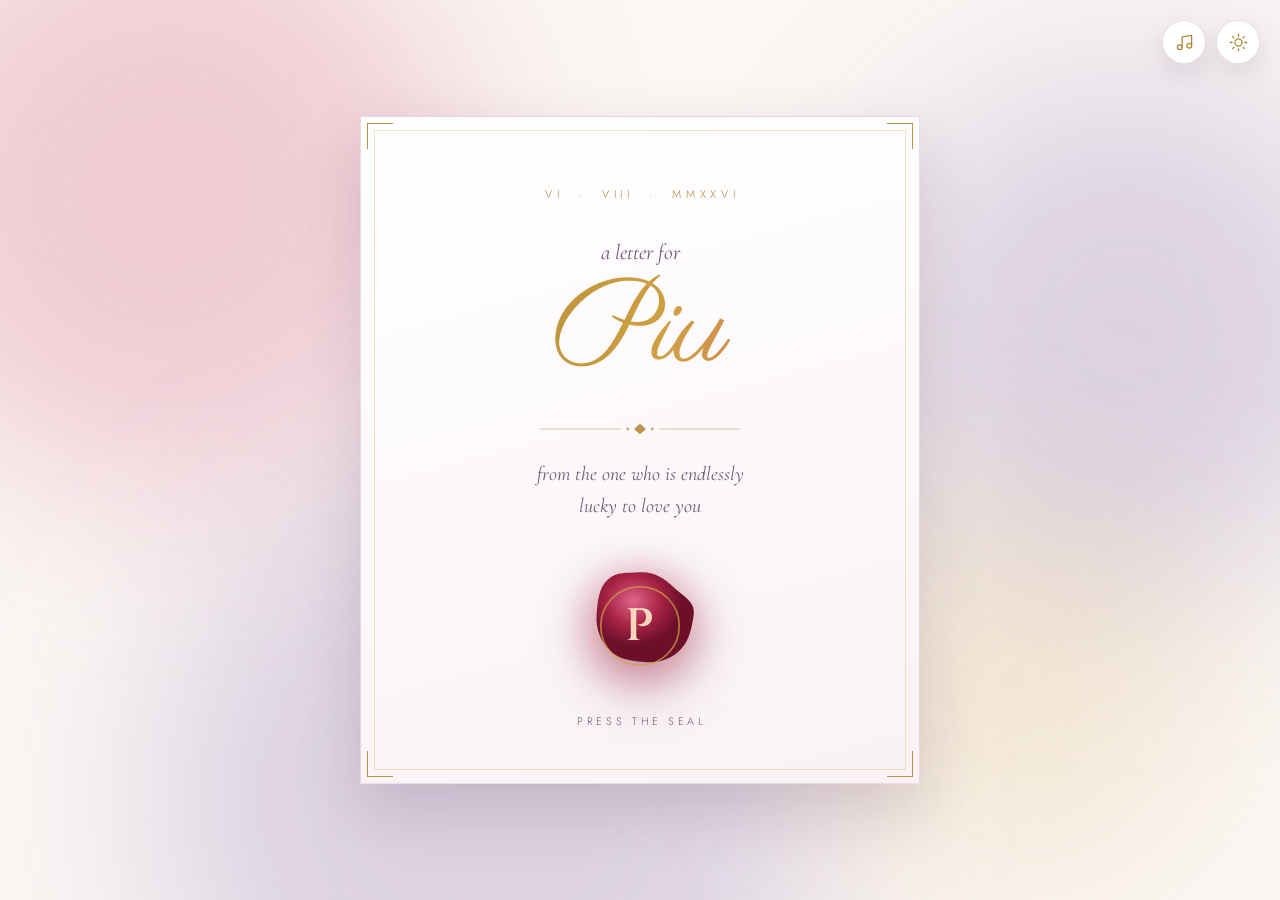
==== index.html @ 88ee5342 "Adding" ====
<!DOCTYPE html>
<html lang="en" data-theme="dark">
<head>
<meta charset="UTF-8">
<meta name="viewport" content="width=device-width, initial-scale=1.0">
<title>Happy Birthday, Piu 🎂</title>
<link rel="icon" href="data:image/svg+xml,<svg xmlns=%22http://www.w3.org/2000/svg%22 viewBox=%220 0 100 100%22><text y=%22.9em%22 font-size=%2290%22>🎂</text></svg>">
<link rel="preconnect" href="https://fonts.googleapis.com">
<link rel="preconnect" href="https://fonts.gstatic.com" crossorigin>
<link href="https://fonts.googleapis.com/css2?family=Cinzel:wght@400;500;600&family=Cormorant+Garamond:ital,wght@0,300;0,400;0,500;0,600;1,300;1,400;1,500&family=Jost:wght@200;300;400;500&family=Parisienne&display=swap" rel="stylesheet">
<link rel="stylesheet" href="css/style.css">
</head>
<body>

<!-- Living background layers -->
<div class="aurora" aria-hidden="true">
  <span class="blob b1"></span><span class="blob b2"></span>
  <span class="blob b3"></span><span class="blob b4"></span>
</div>
<div class="grain" aria-hidden="true"></div>
<div class="cursor-glow" id="cursorGlow" aria-hidden="true"></div>
<div class="balloons" id="balloons" aria-hidden="true"></div>
<div class="floaters" id="floaters" aria-hidden="true"></div>

<div class="controls">
  <button id="musicToggle" class="ctrl-btn" aria-label="Toggle music" title="Toggle music">
    <svg class="icon icon-music-on" viewBox="0 0 24 24"><path d="M9 18V5l12-2v13" stroke="currentColor" stroke-width="1.6" fill="none" stroke-linecap="round" stroke-linejoin="round"/><circle cx="6" cy="18" r="3" stroke="currentColor" stroke-width="1.6" fill="none"/><circle cx="18" cy="16" r="3" stroke="currentColor" stroke-width="1.6" fill="none"/></svg>
    <svg class="icon icon-music-off" viewBox="0 0 24 24" hidden><path d="M9 18V5l12-2v13" stroke="currentColor" stroke-width="1.6" fill="none" stroke-linecap="round" stroke-linejoin="round"/><circle cx="6" cy="18" r="3" stroke="currentColor" stroke-width="1.6" fill="none"/><circle cx="18" cy="16" r="3" stroke="currentColor" stroke-width="1.6" fill="none"/><line x1="2" y1="2" x2="22" y2="22" stroke="currentColor" stroke-width="1.6" stroke-linecap="round"/></svg>
  </button>
  <button id="themeToggle" class="ctrl-btn" aria-label="Toggle theme" title="Toggle theme">
    <svg class="icon icon-sun" viewBox="0 0 24 24"><circle cx="12" cy="12" r="4.5" stroke="currentColor" stroke-width="1.6" fill="none"/><g stroke="currentColor" stroke-width="1.6" stroke-linecap="round"><line x1="12" y1="1.5" x2="12" y2="4"/><line x1="12" y1="20" x2="12" y2="22.5"/><line x1="1.5" y1="12" x2="4" y2="12"/><line x1="20" y1="12" x2="22.5" y2="12"/><line x1="4.5" y1="4.5" x2="6.2" y2="6.2"/><line x1="17.8" y1="17.8" x2="19.5" y2="19.5"/><line x1="4.5" y1="19.5" x2="6.2" y2="17.8"/><line x1="17.8" y1="6.2" x2="19.5" y2="4.5"/></g></svg>
    <svg class="icon icon-moon" viewBox="0 0 24 24" hidden><path d="M20 14.5A8.5 8.5 0 0 1 9.5 4 8.5 8.5 0 1 0 20 14.5Z" stroke="currentColor" stroke-width="1.6" fill="none" stroke-linejoin="round"/></svg>
  </button>
</div>

<audio id="bgm" loop preload="none">
  <source src="assets/audio/song.mp3" type="audio/mpeg">
  <source src="assets/audio/songs.mp3" type="audio/mpeg">
</audio>
<audio id="bdaySong" preload="none">
  <source src="assets/audio/birthday-song.mp3" type="audio/mpeg">
  <source src="assets/audio/happy-birthday.mp3" type="audio/mpeg">
</audio>

<!-- ============ 1 · GATE (the one manual start) ============ -->
<section id="gate" class="gate">
  <div class="gate-card">
    <span class="gf gf-tl" aria-hidden="true"></span><span class="gf gf-tr" aria-hidden="true"></span>
    <span class="gf gf-bl" aria-hidden="true"></span><span class="gf gf-br" aria-hidden="true"></span>

    <p class="gate-date">VI &nbsp;·&nbsp; VIII &nbsp;·&nbsp; MMXXVI</p>
    <p class="gate-for">a letter for</p>
    <h1 class="gate-name">Piu</h1>

    <svg class="gate-rule" viewBox="0 0 240 16" aria-hidden="true">
      <line x1="6" y1="8" x2="98" y2="8"/>
      <path d="M120 2 L127 8 L120 14 L113 8 Z"/>
      <circle cx="106" cy="8" r="1.7"/><circle cx="134" cy="8" r="1.7"/>
      <line x1="142" y1="8" x2="234" y2="8"/>
    </svg>

    <p class="gate-sub">from the one who is endlessly<br>lucky to love you</p>

    <button id="openGate" class="wax-seal" aria-label="Break the seal and open your letter">
      <svg viewBox="0 0 120 120" aria-hidden="true">
        <defs>
          <radialGradient id="waxG" cx="38%" cy="32%">
            <stop offset="0%" stop-color="#E0658A"/>
            <stop offset="55%" stop-color="#A82346"/>
            <stop offset="100%" stop-color="#6B0F2B"/>
          </radialGradient>
        </defs>
        <path class="wax-blob" d="M60 8c13-1 24 6 32 14s22 14 20 27c-2 13-4 24-12 33s-21 14-34 13-26-2-35-11-14-22-13-35 2-26 11-34S47 9 60 8z" fill="url(#waxG)"/>
        <circle class="wax-rim" cx="60" cy="60" r="38"/>
        <text class="wax-mono" x="60" y="60" text-anchor="middle" dominant-baseline="central">P</text>
      </svg>
      <span class="wax-glow" aria-hidden="true"></span>
    </button>

    <p class="gate-hint">press the seal</p>
  </div>
</section>

<!-- ============ 2 · CELEBRATION ============ -->
<section id="celebrate" class="celebrate slide" hidden>
  <div class="cel-rays" aria-hidden="true"></div>
  <div class="cel-halo" aria-hidden="true"></div>
  <div class="cel-inner" id="celInner">
    <p class="cel-eyebrow">✦ &nbsp;it's your day&nbsp; ✦</p>
    <h1 class="cel-title" id="celTitle" data-text="HAPPY BIRTHDAY" aria-label="Happy Birthday"></h1>
    <div class="cel-name">Piu</div>

    <div class="age-badge" id="ageBadge">
      <span class="age-ring"></span>
      <span class="age-ring age-ring-2"></span>
      <span class="age-shock" aria-hidden="true"></span>

      <span class="age-odo" aria-label="23">
        <span class="odo-fixed">2</span>
        <span class="odo-reel">
          <span class="odo-strip" id="odoStrip">
            <span>2</span><span>3</span><span>4</span><span>5</span>
            <span>6</span><span>7</span><span>8</span><span>9</span>
            <span>0</span><span>1</span><span>2</span><span>3</span>
          </span>
        </span>
      </span>

      <span class="age-sparkle s1">✦</span>
      <span class="age-sparkle s2">✦</span>
      <span class="age-sparkle s3">✦</span>
      <span class="age-sparkle s4">✧</span>
    </div>

    <p class="age-caption" id="ageCaption">twenty&#8209;two, retired. twenty&#8209;three looks unfairly good on you.</p>

    <button class="cel-btn" id="celContinue">
      <span>Come see what I made you</span>
      <span class="cel-btn-arrow">→</span>
    </button>
  </div>
</section>

<!-- ============ 3 · GENERIC TRANSITION (reused between every chapter) ============ -->
<section id="transition" class="interstitial slide" hidden>
  <div class="int-inner">
    <p class="int-line l1"></p>
    <p class="int-line l2"></p>
    <p class="int-line l3"></p>
    <span class="int-rule" aria-hidden="true"></span>
    <p class="int-hint"></p>
  </div>
  <button class="int-skip" id="transSkip" aria-label="Continue now">skip</button>
</section>

<!-- ============ 4 · HER JOURNEY (auto-playing zig-zag slideshow) ============ -->
<section id="journeySlide" class="journey-slide slide" hidden>
  <div class="js-head">
    <p class="hero-eyebrow">two thousand three &nbsp;—&nbsp; today</p>
    <h2 class="section-title">Twenty-three years of you</h2>
  </div>

  <div class="js-stage" id="jsStage">
    <article class="js-chapter" data-i="1">
      <div class="js-photo"><img src="assets/images/journey1.jpg" alt="Piu as a baby"
           onerror="this.onerror=null;this.src='https://picsum.photos/seed/piu-j1/700/860';"></div>
      <div class="js-info">
        <span class="js-year">2003</span>
        <h3 class="js-title">The beginning</h3>
        <p class="js-cap">The day the world got considerably better and absolutely nobody realised it yet.</p>
      </div>
    </article>

    <article class="js-chapter" data-i="2">
      <div class="js-photo"><img src="assets/images/journey2.jpg" alt="Piu as a little girl"
           onerror="this.onerror=null;this.src='https://picsum.photos/seed/piu-j2/700/860';"></div>
      <div class="js-info">
        <span class="js-year">2008</span>
        <h3 class="js-title">Small, and completely in charge</h3>
        <p class="js-cap">Tiny hands, enormous opinions. Honestly, not much has changed.</p>
      </div>
    </article>

    <article class="js-chapter" data-i="3">
      <div class="js-photo"><img src="assets/images/journey3.jpg" alt="Piu during school years"
           onerror="this.onerror=null;this.src='https://picsum.photos/seed/piu-j3/700/860';"></div>
      <div class="js-info">
        <span class="js-year">2014</span>
        <h3 class="js-title">School days</h3>
        <p class="js-cap">Somewhere in these years you learned how to be kind to everyone — and never unlearned it.</p>
      </div>
    </article>

    <article class="js-chapter" data-i="4">
      <div class="js-photo"><img src="assets/images/journey4.jpg" alt="Piu as a teenager"
           onerror="this.onerror=null;this.src='https://picsum.photos/seed/piu-j4/700/860';"></div>
      <div class="js-info">
        <span class="js-year">2019</span>
        <h3 class="js-title">Becoming you</h3>
        <p class="js-cap">The years that quietly built the woman I'd end up falling for.</p>
      </div>
    </article>

    <article class="js-chapter" data-i="5">
      <div class="js-photo"><img src="assets/images/journey5.jpg" alt="The day we met"
           onerror="this.onerror=null;this.src='https://picsum.photos/seed/piu-j5/700/860';"></div>
      <div class="js-info">
        <span class="js-year">Feb 2026</span>
        <h3 class="js-title">The day my luck turned</h3>
        <p class="js-cap">Six months ago you were a stranger. I genuinely cannot remember how that felt.</p>
      </div>
    </article>

    <article class="js-chapter" data-i="6">
      <div class="js-photo"><img src="assets/images/journey6.jpg" alt="Piu today"
           onerror="this.onerror=null;this.src='https://picsum.photos/seed/piu-j6/700/860';"></div>
      <div class="js-info">
        <span class="js-year">Today</span>
        <h3 class="js-title">Twenty-three</h3>
        <p class="js-cap">And I get a front-row seat for every year that follows. Lucky, lucky me.</p>
      </div>
    </article>
  </div>

  <div class="js-dots" id="jsDots" aria-hidden="true">
    <span class="js-dot"></span><span class="js-dot"></span><span class="js-dot"></span>
    <span class="js-dot"></span><span class="js-dot"></span><span class="js-dot"></span>
  </div>

  <button class="int-skip js-skip" id="jsSkip" aria-label="Continue now">skip</button>
</section>

<!-- ============ 5 · MAKE A WISH ============ -->
<section id="cakeSlide" class="cake-slide slide" hidden>
  <h2 class="section-title">Make a wish</h2>
  <p class="section-sub" id="cakeSub">&nbsp;</p>

  <div class="cake-stage" id="cakeStage">
    <div class="wish-popup" id="wishPopup" hidden><p id="wishPopupText"></p></div>
    <span class="cake-poof" aria-hidden="true">
      <span class="p-spark">✦</span><span class="p-spark">✧</span><span class="p-spark">✦</span><span class="p-spark">✧</span>
    </span>

    <button class="cake-btn" id="cakeBtn" aria-label="Blow out the candles" disabled>
      <svg class="cake-svg" viewBox="0 0 240 250" role="img" aria-label="Birthday cake with number 23 candles">
        <defs>
          <linearGradient id="tierA" x1="0" y1="0" x2="0" y2="1">
            <stop offset="0%" stop-color="#FCE7F0"/><stop offset="100%" stop-color="#D98CB0"/>
          </linearGradient>
          <linearGradient id="tierB" x1="0" y1="0" x2="0" y2="1">
            <stop offset="0%" stop-color="#FBEBDC"/><stop offset="100%" stop-color="#DCAE86"/>
          </linearGradient>
          <linearGradient id="plateG" x1="0" y1="0" x2="1" y2="0">
            <stop offset="0%" stop-color="#8A6BB0"/><stop offset="50%" stop-color="#E8CE93"/><stop offset="100%" stop-color="#8A6BB0"/>
          </linearGradient>
          <linearGradient id="candleG" x1="0" y1="0" x2="0" y2="1">
            <stop offset="0%" stop-color="#FFF6FA"/><stop offset="100%" stop-color="#E7B6CE"/>
          </linearGradient>
        </defs>

        <g class="candles" id="candles">
          <g class="candle" transform="translate(101,0)">
            <text class="num-candle" x="0" y="78" text-anchor="middle">2</text>
            <line class="wick" x1="0" y1="35" x2="0" y2="42" stroke="#4A3628" stroke-width="1.8"/>
            <g class="flame"><ellipse cx="0" cy="29" rx="4.9" ry="7.8" fill="#FFC46B"/><ellipse cx="0" cy="30.6" rx="2.4" ry="4.4" fill="#FFF6D6"/></g>
            <g class="smoke"><circle cx="0" cy="27" r="3" fill="#cfc6c0"/></g>
          </g>
          <g class="candle" transform="translate(139,0)">
            <text class="num-candle" x="0" y="78" text-anchor="middle">3</text>
            <line class="wick" x1="0" y1="35" x2="0" y2="42" stroke="#4A3628" stroke-width="1.8"/>
            <g class="flame"><ellipse cx="0" cy="29" rx="4.9" ry="7.8" fill="#FFC46B"/><ellipse cx="0" cy="30.6" rx="2.4" ry="4.4" fill="#FFF6D6"/></g>
            <g class="smoke"><circle cx="0" cy="27" r="3" fill="#cfc6c0"/></g>
          </g>
        </g>

        <rect x="80" y="78" width="80" height="42" rx="9" fill="url(#tierA)"/>
        <path d="M80 88c9 0 9 10 18 10s9-10 18-10 9 10 18 10 9-10 18-10 8 8 8 8v-10H80z" fill="#FFF8F1" opacity=".95"/>

        <rect x="62" y="120" width="116" height="42" rx="10" fill="url(#tierB)"/>
        <path d="M62 128c10 0 10 10 20 10s10-10 20-10 10 10 20 10 10-10 20-10 10 10 16 10v-10H62z" fill="#FFF8F1" opacity=".95"/>
        <g class="cake-dots">
          <circle cx="84" cy="148" r="2.8"/><circle cx="108" cy="152" r="2.8"/>
          <circle cx="132" cy="148" r="2.8"/><circle cx="156" cy="152" r="2.8"/>
        </g>

        <rect x="44" y="162" width="152" height="46" rx="11" fill="url(#tierA)"/>
        <path d="M44 170c10 0 10 11 21 11s11-11 21-11 11 11 21 11 11-11 21-11 11 11 21 11 11-11 24-11v-9H44z" fill="#FFF8F1" opacity=".95"/>
        <g class="cake-dots">
          <circle cx="70" cy="192" r="3.1"/><circle cx="100" cy="196" r="3.1"/>
          <circle cx="130" cy="192" r="3.1"/><circle cx="160" cy="196" r="3.1"/>
        </g>

        <ellipse cx="120" cy="210" rx="98" ry="9" fill="url(#plateG)"/>
      </svg>
      <span class="cake-glow" id="cakeGlow" aria-hidden="true"></span>
    </button>

    <p class="cake-hint" id="cakeHint">&nbsp;</p>
    <p class="cake-blessing" id="cakeBlessing" hidden>May every single one of your wishes find its way to you. 🤍</p>
  </div>
</section>

<!-- ============ 6 · FIVE LITTLE SECRETS ============ -->
<section id="cardsSlide" class="cards-slide slide" hidden>
  <h2 class="section-title">Five little secrets</h2>
  <p class="section-sub">scratch each card to open your surprise —
    <span id="progressCount">0</span> of 5 found</p>
  <div class="progress-rail"><div class="progress-rail-fill" id="progressFill"></div></div>

  <div class="card-grid" id="cardGrid">

    <div class="scard" data-card="1" tabindex="0" role="button" aria-label="How We Met — tap to reveal">
      <div class="scard-inner">
        <div class="scard-face scard-front">
          <span class="scard-orn" aria-hidden="true">✦</span>
          <span class="scard-icon">💌</span>
          <span class="scard-label">How We Met</span>
          <span class="scard-tap">tap to turn</span>
        </div>
        <div class="scard-face scard-back">
          <div class="scard-prize"><span class="scard-prize-icon">💌</span><span class="scard-prize-title">How We Met</span></div>
          <div class="scratch-shine" aria-hidden="true"></div>
          <canvas class="scratch"></canvas>
        </div>
      </div>
    </div>

    <div class="scard" data-card="2" tabindex="0" role="button" aria-label="What I Love About You — tap to reveal">
      <div class="scard-inner">
        <div class="scard-face scard-front">
          <span class="scard-orn" aria-hidden="true">✦</span>
          <span class="scard-icon">💕</span>
          <span class="scard-label">What I Love<br>About You</span>
          <span class="scard-tap">tap to turn</span>
        </div>
        <div class="scard-face scard-back">
          <div class="scard-prize"><span class="scard-prize-icon">💕</span><span class="scard-prize-title">What I Love About You</span></div>
          <div class="scratch-shine" aria-hidden="true"></div>
          <canvas class="scratch"></canvas>
        </div>
      </div>
    </div>

    <div class="scard" data-card="3" tabindex="0" role="button" aria-label="Our Favourite Memories — tap to reveal">
      <div class="scard-inner">
        <div class="scard-face scard-front">
          <span class="scard-orn" aria-hidden="true">✦</span>
          <span class="scard-icon">📸</span>
          <span class="scard-label">Our Favourite<br>Memories</span>
          <span class="scard-tap">tap to turn</span>
        </div>
        <div class="scard-face scard-back">
          <div class="scard-prize"><span class="scard-prize-icon">📸</span><span class="scard-prize-title">Our Favourite Memories</span></div>
          <div class="scratch-shine" aria-hidden="true"></div>
          <canvas class="scratch"></canvas>
        </div>
      </div>
    </div>

    <div class="scard" data-card="4" tabindex="0" role="button" aria-label="A Promise For Us — tap to reveal">
      <div class="scard-inner">
        <div class="scard-face scard-front">
          <span class="scard-orn" aria-hidden="true">✦</span>
          <span class="scard-icon">🤍</span>
          <span class="scard-label">A Promise<br>For Us</span>
          <span class="scard-tap">tap to turn</span>
        </div>
        <div class="scard-face scard-back">
          <div class="scard-prize"><span class="scard-prize-icon">🤍</span><span class="scard-prize-title">A Promise For Us</span></div>
          <div class="scratch-shine" aria-hidden="true"></div>
          <canvas class="scratch"></canvas>
        </div>
      </div>
    </div>

    <div class="scard" data-card="5" tabindex="0" role="button" aria-label="Our Journey Ahead — tap to reveal">
      <div class="scard-inner">
        <div class="scard-face scard-front">
          <span class="scard-orn" aria-hidden="true">✦</span>
          <span class="scard-icon">⏳</span>
          <span class="scard-label">Our Journey<br>Ahead</span>
          <span class="scard-tap">tap to turn</span>
        </div>
        <div class="scard-face scard-back">
          <div class="scard-prize"><span class="scard-prize-icon">⏳</span><span class="scard-prize-title">Our Journey Ahead</span></div>
          <div class="scratch-shine" aria-hidden="true"></div>
          <canvas class="scratch"></canvas>
        </div>
      </div>
    </div>
  </div>
</section>

<!-- ============ 7 · FINAL SURPRISE (also a scratch card) ============ -->
<section id="finalSlide" class="final-slide slide" hidden>
  <h2 class="section-title">The Final Surprise</h2>
  <p class="section-sub">the one I saved for last</p>

  <div class="card-grid final-grid">
    <div class="scard scard-grand" data-card="final" tabindex="0" role="button" aria-label="Final Surprise — tap to reveal">
      <div class="scard-inner">
        <div class="scard-face scard-front">
          <span class="scard-orn" aria-hidden="true">✦</span>
          <span class="scard-icon">🎁</span>
          <span class="scard-label">Final Surprise</span>
          <span class="scard-tap">tap to turn</span>
        </div>
        <div class="scard-face scard-back">
          <div class="scard-prize"><span class="scard-prize-icon">🎁</span><span class="scard-prize-title">Final Surprise</span></div>
          <div class="scratch-shine" aria-hidden="true"></div>
          <canvas class="scratch"></canvas>
        </div>
      </div>
    </div>
  </div>

</section>

<!-- ============ 8 · ONE MORE THING (a real box, a real watch) ============ -->
<section id="boxSlide" class="box-slide slide" hidden>
  <div id="boxStage" class="box-stage"></div>
</section>

<!-- ============ 9 · THE ENDING ============ -->
<section id="endingSlide" class="ending-slide slide" hidden>
  <div class="ending-petals" id="endingPetals" aria-hidden="true"></div>

  <svg class="bouquet" viewBox="0 0 220 260" aria-hidden="true">
    <defs>
      <linearGradient id="stemG" x1="0" y1="0" x2="0" y2="1">
        <stop offset="0%" stop-color="#8CAA6E"/><stop offset="100%" stop-color="#5C7A46"/>
      </linearGradient>
      <radialGradient id="budG" cx="35%" cy="30%">
        <stop offset="0%" stop-color="#D8C6EE"/><stop offset="55%" stop-color="#A98BE0"/><stop offset="100%" stop-color="#7B5EA7"/>
      </radialGradient>
      <linearGradient id="ribbonG" x1="0" y1="0" x2="1" y2="1">
        <stop offset="0%" stop-color="#F0CE86"/><stop offset="100%" stop-color="#D0A143"/>
      </linearGradient>
    </defs>

    <g class="bq-stems">
      <path class="bq-stem s1" d="M110 250 C 104 190, 70 150, 56 96" stroke="url(#stemG)" stroke-width="3.4" fill="none" stroke-linecap="round"/>
      <path class="bq-stem s2" d="M110 250 C 108 186, 92 140, 86 82"  stroke="url(#stemG)" stroke-width="3.4" fill="none" stroke-linecap="round"/>
      <path class="bq-stem s3" d="M110 250 C 110 184, 110 132, 110 70" stroke="url(#stemG)" stroke-width="3.4" fill="none" stroke-linecap="round"/>
      <path class="bq-stem s4" d="M110 250 C 112 186, 128 140, 134 82" stroke="url(#stemG)" stroke-width="3.4" fill="none" stroke-linecap="round"/>
      <path class="bq-stem s5" d="M110 250 C 116 190, 150 150, 164 96" stroke="url(#stemG)" stroke-width="3.4" fill="none" stroke-linecap="round"/>

      <g class="bq-sprig sp1">
        <ellipse cx="56" cy="96" rx="4.6" ry="8" fill="url(#budG)"/><ellipse cx="50" cy="104" rx="4" ry="7" fill="url(#budG)"/><ellipse cx="61" cy="107" rx="4" ry="7" fill="url(#budG)"/>
        <ellipse cx="53" cy="88" rx="3.6" ry="6.4" fill="url(#budG)"/><ellipse cx="60" cy="89" rx="3.6" ry="6.4" fill="url(#budG)"/>
      </g>
      <g class="bq-sprig sp2">
        <ellipse cx="86" cy="82" rx="4.8" ry="8.4" fill="url(#budG)"/><ellipse cx="80" cy="90" rx="4.2" ry="7.4" fill="url(#budG)"/><ellipse cx="91" cy="92" rx="4.2" ry="7.4" fill="url(#budG)"/>
        <ellipse cx="83" cy="73" rx="3.8" ry="6.8" fill="url(#budG)"/><ellipse cx="90" cy="74" rx="3.8" ry="6.8" fill="url(#budG)"/>
      </g>
      <g class="bq-sprig sp3">
        <ellipse cx="110" cy="70" rx="5.2" ry="9" fill="url(#budG)"/><ellipse cx="103" cy="78" rx="4.4" ry="7.8" fill="url(#budG)"/><ellipse cx="117" cy="78" rx="4.4" ry="7.8" fill="url(#budG)"/>
        <ellipse cx="107" cy="59" rx="4" ry="7.2" fill="url(#budG)"/><ellipse cx="114" cy="59" rx="4" ry="7.2" fill="url(#budG)"/>
      </g>
      <g class="bq-sprig sp4">
        <ellipse cx="134" cy="82" rx="4.8" ry="8.4" fill="url(#budG)"/><ellipse cx="128" cy="90" rx="4.2" ry="7.4" fill="url(#budG)"/><ellipse cx="139" cy="92" rx="4.2" ry="7.4" fill="url(#budG)"/>
        <ellipse cx="131" cy="73" rx="3.8" ry="6.8" fill="url(#budG)"/><ellipse cx="138" cy="74" rx="3.8" ry="6.8" fill="url(#budG)"/>
      </g>
      <g class="bq-sprig sp5">
        <ellipse cx="164" cy="96" rx="4.6" ry="8" fill="url(#budG)"/><ellipse cx="158" cy="104" rx="4" ry="7" fill="url(#budG)"/><ellipse cx="169" cy="107" rx="4" ry="7" fill="url(#budG)"/>
        <ellipse cx="161" cy="88" rx="3.6" ry="6.4" fill="url(#budG)"/><ellipse cx="168" cy="89" rx="3.6" ry="6.4" fill="url(#budG)"/>
      </g>
    </g>

    <path class="bq-ribbon" d="M92 244c-6-10-6-22 0-30 6 8 30 8 36 0 6 8 6 20 0 30" fill="none" stroke="url(#ribbonG)" stroke-width="5" stroke-linecap="round"/>
  </svg>

  <p class="ending-eyebrow">twenty-three, and endlessly loved</p>
  <h2 class="ending-title">Happy Birthday, my Piu</h2>
  <p class="ending-line">For twenty-three years, the world was quietly getting you ready for me.</p>
  <p class="ending-line">I promise to spend the rest of mine grateful that it did.</p>
  <p class="ending-sign">— always yours</p>

  <footer class="footer">
    <p>made with love, just for <strong>Piu</strong> — <span id="todayDate"></span></p>
  </footer>
</section>

<div class="modal-overlay" id="modalOverlay">
  <div class="modal" role="dialog" aria-modal="true">
    <button class="modal-close" id="modalClose" aria-label="Close">✕</button>
    <div class="modal-body" id="modalBody"></div>
  </div>
</div>

<canvas id="confettiCanvas"></canvas>
<script src="js/script.js"></script>
</body>
</html>
---- css/style.css ----
/* ============================================================
   For Piu — animated birthday celebration
   Palette: indigo-plum base · rose · violet · champagne gold
   ============================================================ */

:root{
  --bg: #FBF7F4;
  --bg-soft: #F2E7EC;
  --surface: #FFFFFF;
  --surface-soft: #FAF2F5;
  --ink: #2B1E33;
  --ink-soft: #6E5A78;
  --plum: #6B2D5C;
  --plum-deep: #46173C;
  --rose: #D14D7A;
  --rose-soft: #F8DFE8;
  --violet: #7B5EA7;
  --gold: #B08536;
  --gold-soft: #E4C68C;
  --gold-bright: #D0A143;
  --line: rgba(107,45,92,0.15);
  --shadow: 0 24px 60px rgba(70,23,60,0.16);
  --shadow-soft: 0 10px 26px rgba(70,23,60,0.10);
  --overlay: rgba(35,20,42,0.5);
  --blob-a: rgba(209,77,122,0.26);
  --blob-b: rgba(123,94,167,0.24);
  --blob-c: rgba(208,161,67,0.18);
  --lavender-soft: #EDE3F8;
  --candle-lbl: #6B2D5C;
  /* Cinzel for engraved display caps, Cormorant for reading,
     Parisienne reserved for her name, Jost for small UI labels */
  --display: 'Cinzel', Georgia, serif;
  --serif: 'Cormorant Garamond', Georgia, serif;
  --script: 'Cormorant Garamond', Georgia, serif;
  --signature: 'Parisienne', 'Cormorant Garamond', cursive;
  --sans: 'Jost', 'Helvetica Neue', sans-serif;
}

html[data-theme="dark"]{
  --bg: #090711;
  --bg-soft: #100C1C;
  --surface: #171129;
  --surface-soft: #1F1737;
  --ink: #F3EDF9;
  --ink-soft: #B3A3C6;
  --plum: #E9A7D1;
  --plum-deep: #2A1240;
  --rose: #FF6E9C;
  --rose-soft: #2C1430;
  --violet: #A98BE0;
  --gold: #F0CE86;
  --gold-soft: #F8E4B4;
  --gold-bright: #FFD98E;
  --line: rgba(240,206,134,0.16);
  --shadow: 0 24px 70px rgba(0,0,0,0.7);
  --shadow-soft: 0 10px 30px rgba(0,0,0,0.55);
  --overlay: rgba(5,3,10,0.78);
  --blob-a: rgba(255,110,156,0.22);
  --blob-b: rgba(169,139,224,0.22);
  --blob-c: rgba(240,206,134,0.12);
  --lavender-soft: #2E1F42;
  --candle-lbl: #7A3E68;
}

*{ box-sizing: border-box; }
html{ scroll-behavior: smooth; }

/* class-level `display` beats the UA [hidden] rule — force it back */
[hidden]{ display: none !important; }

/* every chapter after the gate is a full-screen slide the story advances
   through on its own; only genuine interactions (open the letter, blow
   the candle, scratch a card) ever pause it */
.slide{ position:fixed; inset:0; overflow-y:auto; }

body{
  margin:0; min-height:100vh;
  background: var(--bg);
  color: var(--ink);
  font-family: var(--serif);
  font-size: 1.06rem; font-weight:400; line-height:1.7;
  overflow-x: hidden;
  transition: background .6s ease, color .5s ease;
}
h1,h2{ font-family: var(--display); font-weight:500; margin:0; }

/* ================= Living background ================= */
.aurora{
  position:fixed; inset:0; z-index:0; pointer-events:none; overflow:hidden;
  transform: translateY(var(--parallaxY, 0px));
  transition: transform .15s linear;
}
.blob{ position:absolute; border-radius:50%; filter: blur(95px); will-change: transform; }

/* soft glow that trails the cursor — desktop only */
.cursor-glow{
  position:fixed; top:0; left:0; width:280px; height:280px; z-index:3;
  pointer-events:none; border-radius:50%; opacity:0;
  background: radial-gradient(circle, rgba(255,110,156,.16), rgba(123,94,167,.10) 45%, transparent 70%);
  transform: translate(-50%,-50%);
  transition: opacity .5s ease;
  will-change: transform;
}
.cursor-glow.active{ opacity:1; }
.b1{ width:46vw; height:46vw; left:-10vw; top:-8vw; background: var(--blob-a); animation: blobA 22s ease-in-out infinite alternate; }
.b2{ width:40vw; height:40vw; right:-8vw; top:6vw; background: var(--blob-b); animation: blobB 26s ease-in-out infinite alternate; }
.b3{ width:52vw; height:52vw; left:12vw; bottom:-18vw; background: var(--blob-b); animation: blobC 30s ease-in-out infinite alternate; }
.b4{ width:30vw; height:30vw; right:6vw; bottom:2vw; background: var(--blob-c); animation: blobB 24s ease-in-out infinite alternate-reverse; }
@keyframes blobA{ to{ transform: translate3d(14vw,8vh,0) scale(1.25);} }
@keyframes blobB{ to{ transform: translate3d(-12vw,12vh,0) scale(1.18);} }
@keyframes blobC{ to{ transform: translate3d(10vw,-10vh,0) scale(1.3);} }

.grain{
  position:fixed; inset:0; z-index:2; pointer-events:none; opacity:.04; mix-blend-mode:overlay;
  background-image:url("data:image/svg+xml,%3Csvg xmlns='http://www.w3.org/2000/svg' width='120' height='120'%3E%3Cfilter id='n'%3E%3CfeTurbulence type='fractalNoise' baseFrequency='0.85' numOctaves='2' stitchTiles='stitch'/%3E%3C/filter%3E%3Crect width='100%25' height='100%25' filter='url(%23n)'/%3E%3C/svg%3E");
}
.grain::after{ content:''; position:absolute; inset:0; box-shadow: inset 0 0 22vw rgba(0,0,0,0.42); }

/* ================= Balloons ================= */
.balloons{ position:fixed; inset:0; z-index:1; pointer-events:none; overflow:hidden; }
.balloon{
  position:absolute; bottom:-30vh; width:46px; height:58px;
  border-radius:50% 50% 50% 50% / 58% 58% 42% 42%;
  will-change: transform; animation: rise linear infinite;
}
.balloon::before{ content:''; position:absolute; left:22%; top:16%; width:26%; height:22%;
  border-radius:50%; background: rgba(255,255,255,.45); filter: blur(2px); }
.balloon::after{ content:''; position:absolute; left:50%; top:100%; width:14px; height:56px;
  margin-left:-7px; border-left:1px solid currentColor; border-radius:0 0 0 14px; opacity:.45; }
@keyframes rise{
  0%{ transform: translateY(0) translateX(0) rotate(0deg); opacity:0; }
  8%,92%{ opacity:.85; }
  100%{ transform: translateY(-135vh) translateX(var(--sway,30px)) rotate(var(--spin,8deg)); opacity:0; }
}

/* ================= Floating dust ================= */
.floaters{ position:fixed; inset:0; pointer-events:none; z-index:1; overflow:hidden; }
.floater{ position:absolute; top:-6%; will-change:transform,opacity;
  animation-name: drift; animation-timing-function: ease-in-out; animation-iteration-count: infinite; }
.floater.dust{ border-radius:50%; background: radial-gradient(circle, var(--gold-soft), transparent 70%);
  box-shadow: 0 0 10px 2px var(--gold-soft); }
.floater.mark{ color: var(--rose); filter: drop-shadow(0 2px 4px rgba(0,0,0,.2)); }
@keyframes drift{
  0%{ transform: translateY(-8vh) translateX(0) rotate(0deg); opacity:0; }
  10%,90%{ opacity: var(--peak-op,.5); }
  100%{ transform: translateY(108vh) translateX(var(--drift-x,40px)) rotate(200deg); opacity:0; }
}

/* ================= Controls ================= */
.controls{ position:fixed; top:20px; right:20px; z-index:400; display:flex; gap:10px; }
.ctrl-btn{
  width:44px; height:44px; border-radius:50%;
  border:1px solid var(--line); background: var(--surface); color: var(--gold);
  display:flex; align-items:center; justify-content:center; cursor:pointer;
  box-shadow: var(--shadow-soft); transition: transform .3s ease, box-shadow .3s ease;
}
.ctrl-btn:hover{ transform: translateY(-2px) scale(1.08); box-shadow: var(--shadow); }
.ctrl-btn .icon{ width:19px; height:19px; }

/* ================= GATE ================= */
.gate{
  position:relative; z-index:10; min-height:100vh;
  display:flex; align-items:center; justify-content:center;
  text-align:center; padding:28px;
}
@keyframes shimmer{ to{ background-position:260% 50%; } }
@keyframes bob{ 0%,100%{ transform: translateY(0);} 50%{ transform: translateY(-9px);} }

/* the letter itself — a framed card with deco corners */
.gate-card{
  position:relative; width:100%; max-width:560px;
  padding: clamp(46px,7vw,68px) clamp(28px,5vw,58px) clamp(38px,5vw,52px);
  background: linear-gradient(165deg, var(--surface), var(--surface-soft));
  border:1px solid var(--line);
  box-shadow: var(--shadow);
  animation: letterIn 1.4s cubic-bezier(.22,1,.36,1) both;
}
@keyframes letterIn{
  0%{ opacity:0; transform: translateY(26px) scale(.96); filter: blur(8px); }
  100%{ opacity:1; transform:none; filter:none; }
}
/* inner hairline frame */
.gate-card::before{
  content:''; position:absolute; inset:13px; pointer-events:none;
  border:1px solid var(--gold-soft); opacity:.5;
}
/* deco corners */
.gf{ position:absolute; width:26px; height:26px; pointer-events:none; opacity:.9; }
.gf::before,.gf::after{ content:''; position:absolute; background: var(--gold); }
.gf::before{ width:100%; height:1px; } .gf::after{ width:1px; height:100%; }
.gf-tl{ top:6px; left:6px; } .gf-tl::before{ top:0; left:0; } .gf-tl::after{ top:0; left:0; }
.gf-tr{ top:6px; right:6px; } .gf-tr::before{ top:0; right:0; } .gf-tr::after{ top:0; right:0; }
.gf-bl{ bottom:6px; left:6px; } .gf-bl::before{ bottom:0; left:0; } .gf-bl::after{ bottom:0; left:0; }
.gf-br{ bottom:6px; right:6px; } .gf-br::before{ bottom:0; right:0; } .gf-br::after{ bottom:0; right:0; }

.gate-date{
  font-family: var(--sans); font-size:.7rem; font-weight:300;
  letter-spacing:.42em; text-transform:uppercase; color: var(--gold);
  margin:0 0 30px; padding-left:.42em;
}
.gate-for{
  font-family: var(--serif); font-style:italic; font-size:1.35rem;
  color: var(--ink-soft); margin:0 0 2px;
}
.gate-name{
  font-family: var(--signature);
  font-size: clamp(4.6rem,17vw,7.4rem); line-height:1.02; margin:0;
  padding-bottom:.08em;
  background: linear-gradient(100deg, var(--gold) 0%, var(--gold-bright) 22%, var(--rose) 48%, var(--violet) 70%, var(--gold-bright) 88%, var(--gold) 100%);
  background-size:260% auto; -webkit-background-clip:text; background-clip:text; color:transparent;
  animation: shimmer 8s linear infinite;
}
.gate-rule{ display:block; width:210px; max-width:70%; height:16px; margin:18px auto 22px; overflow:visible; }
.gate-rule line{ stroke: var(--gold); stroke-width:1; opacity:.55; }
.gate-rule path{ fill: var(--gold); opacity:.85; }
.gate-rule circle{ fill: var(--gold); opacity:.7; }

.gate-sub{
  font-family: var(--serif); font-style:italic; font-size:1.24rem; line-height:1.6;
  color: var(--ink-soft); margin:0 0 42px;
}

/* wax seal */
.wax-seal{
  position:relative; width:124px; height:124px; padding:0; margin:0 auto;
  background:none; border:none; cursor:pointer; display:block;
  animation: bob 3.4s ease-in-out infinite;
  transition: transform .4s cubic-bezier(.2,.9,.3,1.5);
  filter: drop-shadow(0 14px 26px rgba(107,15,43,.45));
}
.wax-seal svg{ width:100%; height:100%; display:block; position:relative; z-index:2; }
.wax-seal:hover{ transform: scale(1.07) rotate(-4deg); }
.wax-seal:active{ transform: scale(.96); }
.wax-rim{ fill:none; stroke: var(--gold-bright); stroke-width:1.6; opacity:.75; }
.wax-mono{
  font-family: var(--display); font-weight:600; font-size:44px;
  fill: #FBE3C4; opacity:.94; letter-spacing:1px;
}
.wax-glow{
  position:absolute; inset:-16px; border-radius:50%; z-index:1;
  background: radial-gradient(circle, rgba(226,69,107,.4), transparent 68%);
  filter: blur(10px); animation: sealPulse 3s ease-in-out infinite;
}
@keyframes sealPulse{ 0%,100%{ opacity:.5; transform:scale(.94);} 50%{ opacity:1; transform:scale(1.1);} }

.gate-hint{
  font-family: var(--sans); font-size:.68rem; font-weight:300;
  letter-spacing:.34em; text-transform:uppercase; color: var(--ink-soft);
  margin:24px 0 0; padding-left:.34em;
}

/* seal breaks, then the letter irises away */
.gate.closing .wax-seal{ animation: sealBreak .55s cubic-bezier(.3,.8,.3,1.4) forwards; }
@keyframes sealBreak{
  0%{ transform: scale(1) rotate(0); }
  40%{ transform: scale(1.28) rotate(-9deg); filter: brightness(1.5); }
  100%{ transform: scale(.2) rotate(22deg); opacity:0; }
}
.gate.closing .gate-card{ animation: gateOut .8s ease .18s forwards; }
@keyframes gateOut{ to{ opacity:0; transform:scale(1.1); filter:blur(9px); pointer-events:none; } }

/* ================= CELEBRATION ================= */
.celebrate{
  position:fixed; inset:0; z-index:150;
  display:flex; align-items:center; justify-content:center; text-align:center; padding:24px;
  background: radial-gradient(circle at 50% 40%, var(--blob-a), transparent 68%);
  overflow:hidden;
}
.celebrate.fading{ animation: celOut .7s ease forwards; }
@keyframes celOut{ to{ opacity:0; transform:scale(1.08); filter:blur(8px); pointer-events:none; } }
.cel-rays{
  position:absolute; left:50%; top:44%; width:180vmax; height:180vmax; transform:translate(-50%,-50%);
  background: repeating-conic-gradient(from 0deg, var(--blob-b) 0deg 6deg, transparent 6deg 18deg);
  opacity:.14; animation: spin 60s linear infinite; pointer-events:none;
}
@keyframes spin{ to{ transform: translate(-50%,-50%) rotate(360deg); } }

.cel-inner{ position:relative; z-index:2; max-width:640px; }
.cel-eyebrow{ font-family: var(--sans); font-weight:300; letter-spacing:.42em; text-transform:uppercase;
  font-size:.7rem; color: var(--gold); padding-left:.42em;
  opacity:0; animation: fadeUp .8s ease .2s forwards; }
@keyframes fadeUp{ from{ opacity:0; transform:translateY(14px);} to{ opacity:1; transform:none;} }

.cel-title{
  font-family: var(--display); font-weight:500;
  font-size: clamp(1.9rem,7vw,4.1rem);
  letter-spacing:.09em; line-height:1.14; margin:14px 0 6px;
  display:flex; flex-wrap:wrap; justify-content:center;
}
.cel-title .ch{
  display:inline-block; opacity:0;
  background: linear-gradient(180deg, var(--gold-bright), var(--rose));
  -webkit-background-clip:text; background-clip:text; color:transparent;
  animation: dropIn .7s cubic-bezier(.2,1.4,.35,1) forwards;
}
.word{ display:inline-flex; }
.space{ display:inline-block; width:.32em; }
@keyframes dropIn{
  0%{ opacity:0; transform: translateY(-60px) rotate(-14deg) scale(.6); }
  70%{ opacity:1; transform: translateY(6px) rotate(3deg) scale(1.06); }
  100%{ opacity:1; transform:none; }
}
.cel-name{
  font-family: var(--signature); font-size: clamp(3rem,10vw,4.8rem); line-height:1.15;
  color: var(--rose); margin-bottom:6px; opacity:0; animation: fadeUp .9s ease 1.1s forwards;
}

/* ---- 22 → ✗ → 23 ---- */
.age-badge{
  position:relative; width: clamp(150px,42vw,196px); height: clamp(150px,42vw,196px);
  margin:14px auto 8px; display:flex; align-items:center; justify-content:center;
  opacity:0; animation: popIn 1s cubic-bezier(.2,1.5,.35,1) 1.35s forwards;
}
@keyframes popIn{ 0%{ opacity:0; transform:scale(.3) rotate(-25deg);} 60%{ opacity:1; transform:scale(1.12) rotate(6deg);} 100%{ opacity:1; transform:none;} }

.age-ring{ position:absolute; inset:0; border-radius:50%; border:2px dashed var(--gold); opacity:.55; animation: spinSlow 14s linear infinite; }
.age-ring-2{ inset:14px; border:1px solid var(--rose); opacity:.4; animation: spinSlow 9s linear infinite reverse; }
@keyframes spinSlow{ to{ transform: rotate(360deg); } }

/* ---- odometer: the second digit spins 2 → 3 ---- */
.age-odo{
  position:relative; z-index:2;
  --cell: 1.06em;
  display:flex; align-items:flex-start; justify-content:center;
  font-family: var(--display); font-weight:500;
  font-size: clamp(3.6rem,13.5vw,5.4rem); line-height:1;
  filter: drop-shadow(0 6px 26px rgba(255,110,156,.4));
}
/* The gradient lives on each digit, NOT on the flex parent: .odo-strip is
   transformed, so its glyphs paint in their own layer and would never
   contribute to a parent-level background-clip:text (the digit vanishes). */
.odo-fixed,
.odo-strip span{
  background: linear-gradient(120deg, var(--gold) 0%, var(--gold-bright) 28%, var(--rose) 52%, var(--violet) 72%, var(--gold-bright) 100%);
  background-size:250% auto;
  -webkit-background-clip:text; background-clip:text; color:transparent;
  animation: shimmer 5s linear infinite;
}
.odo-fixed{ display:block; height:var(--cell); }
.odo-reel{ display:block; height:var(--cell); overflow:hidden; }
.odo-strip{
  display:flex; flex-direction:column;
  transform: translateY(0);
  transition: transform 2.1s cubic-bezier(.16,.85,.16,1), filter .35s ease;
}
.odo-strip span{ display:block; height:var(--cell); }
/* 12 cells: starts on "2" (index 0), lands on "3" (index 11) */
.age-badge.rolled .odo-strip{ transform: translateY(calc(-11 * var(--cell))); }
.age-badge.rolling .odo-strip{ filter: blur(2.4px); }

/* light ring that snaps out the moment it lands */
.age-shock{
  position:absolute; left:50%; top:50%; width:20px; height:20px;
  transform:translate(-50%,-50%); border-radius:50%; opacity:0; pointer-events:none;
  border:2px solid var(--gold-bright);
}
.age-badge.landed .age-shock{ animation: ageShock .95s cubic-bezier(.2,.8,.3,1) forwards; }
@keyframes ageShock{
  0%{ width:20px; height:20px; opacity:.95; border-width:3px; }
  100%{ width:300px; height:300px; opacity:0; border-width:1px; }
}
.age-badge.landed .age-odo{ animation: ageLandPop .7s cubic-bezier(.2,1.5,.35,1); }
@keyframes ageLandPop{ 0%{ transform:scale(1);} 45%{ transform:scale(1.14);} 100%{ transform:scale(1);} }

.age-sparkle{ position:absolute; color: var(--gold-bright); font-size:1.1rem; opacity:0; animation: twinkle 2.4s ease-in-out infinite; }
.age-sparkle.s1{ top:4%; right:14%; animation-delay:.2s; }
.age-sparkle.s2{ bottom:10%; left:8%; animation-delay:.9s; }
.age-sparkle.s3{ top:44%; right:-4%; animation-delay:1.5s; }
.age-sparkle.s4{ top:30%; left:-2%; animation-delay:2s; }
@keyframes twinkle{ 0%,100%{ opacity:0; transform:scale(.4) rotate(0);} 50%{ opacity:1; transform:scale(1.25) rotate(90deg);} }

/* breathing halo behind the whole celebration */
.cel-halo{
  position:absolute; left:50%; top:50%; width:70vmin; height:70vmin;
  transform:translate(-50%,-50%); pointer-events:none; border-radius:50%;
  background: radial-gradient(circle, rgba(255,110,156,.20), transparent 62%);
  filter: blur(30px); animation: haloBreathe 6s ease-in-out infinite;
}
@keyframes haloBreathe{ 0%,100%{ transform:translate(-50%,-50%) scale(1); opacity:.7;} 50%{ transform:translate(-50%,-50%) scale(1.18); opacity:1;} }

.age-caption{
  font-family: var(--serif); font-style:italic; font-size:1.26rem; color: var(--ink-soft);
  opacity:0; margin: 6px auto 32px; max-width:440px; line-height:1.6;
}
.age-caption.show{ animation: fadeUp .9s ease forwards; }

.cel-btn{
  display:inline-flex; align-items:center; gap:12px; padding:16px 36px; border-radius:100px; cursor:pointer;
  font-family: var(--sans); font-weight:300; font-size:.76rem;
  letter-spacing:.26em; text-transform:uppercase; padding-left:calc(36px + .26em);
  color:#fff; border:none;
  background: linear-gradient(100deg, var(--plum), var(--rose) 50%, var(--violet));
  background-size:200% auto;
  box-shadow: 0 12px 34px rgba(209,77,122,.35);
  opacity:0; transition: transform .3s ease, box-shadow .3s ease;
}
.cel-btn.show{ animation: fadeUp .9s ease forwards, btnShine 5s linear infinite 1s; }
@keyframes btnShine{ to{ background-position:200% 50%; } }
.cel-btn:hover{ transform: translateY(-3px) scale(1.04); box-shadow: 0 18px 44px rgba(209,77,122,.5); }
.cel-btn-arrow{ transition: transform .3s ease; }
.cel-btn:hover .cel-btn-arrow{ transform: translateX(5px); }

/* ================= 3 · INTERSTITIAL ================= */
.interstitial{
  position:fixed; inset:0; z-index:140;
  display:flex; align-items:center; justify-content:center;
  text-align:center; padding:32px;
  background: radial-gradient(circle at 50% 45%, var(--bg-soft), var(--bg) 72%);
}
.interstitial.fading{ animation: intOut .9s ease forwards; }
@keyframes intOut{ to{ opacity:0; transform:scale(1.05); filter:blur(8px); pointer-events:none; } }

.int-inner{ max-width:640px; }
.int-line{
  font-family: var(--serif); font-style:italic; color: var(--ink);
  line-height:1.55; margin:0 0 20px;
  opacity:0; transform: translateY(22px); filter: blur(6px);
}
.int-line.l1{ font-size: clamp(1.9rem,5.4vw,3rem); color: var(--plum); font-style:normal; font-family: var(--display); font-weight:500; letter-spacing:.04em; }
.int-line.l2{ font-size: clamp(1.15rem,3vw,1.5rem); color: var(--ink-soft); }
.int-line.l3{ font-size: clamp(1.15rem,3vw,1.5rem); color: var(--ink-soft); }
.int-line.show{ animation: intLineIn 1.5s cubic-bezier(.2,.8,.25,1) forwards; }
@keyframes intLineIn{ to{ opacity:1; transform:none; filter:blur(0); } }

.int-rule{
  display:block; width:0; height:1px; margin:34px auto 0;
  background: linear-gradient(90deg, transparent, var(--gold), transparent);
  transition: width 1.6s cubic-bezier(.2,.8,.25,1);
}
.int-rule.show{ width:220px; }
.int-hint{
  font-family: var(--sans); font-weight:300; font-size:.64rem;
  letter-spacing:.34em; text-transform:uppercase; color: var(--gold);
  margin:22px 0 0; padding-left:.34em; opacity:0;
}
.int-hint.show{ animation: fadeUp 1.1s ease forwards; }

.int-skip{
  position:absolute; bottom:34px; left:50%; transform:translateX(-50%);
  background:none; border:none; cursor:pointer; padding:10px 18px;
  font-family: var(--sans); font-weight:300; font-size:.6rem;
  letter-spacing:.3em; text-transform:uppercase; color: var(--ink-soft);
  opacity:.5; transition: opacity .3s ease, color .3s ease;
}
.int-skip:hover{ opacity:1; color: var(--gold); }

/* ================= Shared type ================= */
@keyframes beat{ 0%,100%{ transform:scale(1);} 25%{ transform:scale(1.22);} 40%{ transform:scale(1.05);} 60%{ transform:scale(1.18);} }
.hero-eyebrow{
  font-family: var(--sans); font-weight:300; font-size:.72rem;
  letter-spacing:.38em; text-transform:uppercase; color: var(--gold);
  margin-bottom:20px; padding-left:.38em;
}

.section-title{
  font-family: var(--display); font-weight:500;
  font-size: clamp(1.6rem,3.8vw,2.3rem); letter-spacing:.09em; text-transform:uppercase;
  color: var(--plum);
}
.section-sub{
  margin:16px 0 42px; color: var(--ink-soft);
  font-family: var(--serif); font-style:italic; font-size:1.15rem; min-height:1.2em;
}
#progressCount{ color: var(--gold-bright); font-style:normal; font-weight:600; }

/* ================= 4 · HER JOURNEY (auto-playing zig-zag slideshow) ================= */
.journey-slide{
  z-index:130; display:flex; flex-direction:column; align-items:center; justify-content:center;
  text-align:center; padding: 60px 24px 90px;
  background: radial-gradient(circle at 50% 30%, var(--bg-soft), var(--bg) 74%);
}
.journey-slide.fading{ animation: intOut .8s ease forwards; }

.js-head{ flex-shrink:0; }

.js-stage{
  position:relative; width:100%; max-width:980px;
  height: clamp(360px, 58vh, 560px);
  margin:44px auto 0;
}
.js-chapter{
  position:absolute; inset:0;
  display:flex; align-items:center; justify-content:center; gap: clamp(24px,4vw,56px);
  opacity:0; pointer-events:none;
  transition: opacity 1s cubic-bezier(.2,.8,.25,1), transform 1s cubic-bezier(.2,.8,.25,1), filter 1s ease;
  filter: blur(6px);
}
/* odd chapters recede left, even recede right — the zig-zag comes from
   where each one settles TO and FROM as it takes its turn on stage */
.js-chapter:nth-child(odd){ transform: translateX(-70px) scale(.94); }
.js-chapter:nth-child(even){ transform: translateX(70px) scale(.94); flex-direction:row-reverse; }
.js-chapter.active{ opacity:1; pointer-events:auto; transform:none; filter:blur(0); }

.js-photo{
  flex:0 0 auto; width: clamp(220px,30vw,340px); height: clamp(280px,38vh,420px);
  border-radius:22px; overflow:hidden; position:relative;
  border:1px solid var(--gold-soft); box-shadow: var(--shadow); background: var(--rose-soft);
}
.js-photo::after{
  content:''; position:absolute; inset:0; border-radius:22px; pointer-events:none;
  box-shadow: inset 0 0 0 1px rgba(255,255,255,.08);
}
.js-photo img{
  width:100%; height:100%; object-fit:cover; display:block;
  transform: scale(1.08); transition: transform 4.5s ease-out;
}
.js-chapter.active .js-photo img{ transform: scale(1); }

.js-info{ max-width:340px; text-align:left; }
.js-chapter:nth-child(even) .js-info{ text-align:right; }
.js-year{
  display:block; font-family: var(--sans); font-weight:300; font-size:.7rem;
  letter-spacing:.3em; text-transform:uppercase; color: var(--gold); padding-left:.3em;
  margin-bottom:12px;
}
.js-title{
  font-family: var(--display); font-weight:500; font-size: clamp(1.3rem,2.6vw,1.7rem);
  line-height:1.3; letter-spacing:.02em; color: var(--plum); margin:0 0 14px;
}
.js-cap{ font-family: var(--serif); font-style:italic; font-size: clamp(1.05rem,2vw,1.25rem); line-height:1.55; color: var(--ink-soft); margin:0; }

.js-dots{ display:flex; gap:9px; justify-content:center; margin-top:38px; flex-shrink:0; }
.js-dot{
  width:7px; height:7px; border-radius:50%; background: var(--line);
  transition: background .5s ease, transform .5s ease;
}
.js-dot.active{ background: var(--gold-bright); transform: scale(1.5); box-shadow: 0 0 10px 1px var(--gold-soft); }

.js-skip{ bottom:26px; }

@media (max-width:760px){
  .js-chapter,
  .js-chapter:nth-child(even){ flex-direction:column; gap:22px; }
  .js-info,
  .js-chapter:nth-child(even) .js-info{ text-align:center; max-width:400px; }
  .js-photo{ width: clamp(180px,52vw,260px); height: clamp(220px,34vh,320px); }
  .js-stage{ height: clamp(440px,72vh,620px); }
}

/* ================= 5 · CAKE ================= */
.cake-slide{
  z-index:130; display:flex; flex-direction:column; align-items:center; justify-content:center;
  text-align:center; padding:28px;
  background: radial-gradient(circle at 50% 35%, var(--rose-soft), var(--bg) 76%);
}
.cake-slide.fading{ animation: intOut .8s ease forwards; }
.cake-stage{ position:relative; display:flex; flex-direction:column; align-items:center; }

.wish-popup{
  position:absolute; top:-6px; left:50%; transform:translateX(-50%);
  z-index:6; max-width:330px; padding:16px 24px; border-radius:16px;
  background: linear-gradient(160deg, var(--surface), var(--surface-soft));
  border:1px solid var(--gold-soft); box-shadow: var(--shadow);
  animation: wishIn .5s cubic-bezier(.2,1.5,.35,1);
}
.wish-popup p{
  margin:0; font-family: var(--serif); font-style:italic; font-size:1.28rem;
  color: var(--plum); line-height:1.45;
}
.wish-popup.out{ animation: wishOut .4s ease forwards; }
@keyframes wishIn{ 0%{ opacity:0; transform:translateX(-50%) translateY(14px) scale(.85);} 100%{ opacity:1; transform:translateX(-50%) translateY(0) scale(1);} }
@keyframes wishOut{ to{ opacity:0; transform:translateX(-50%) translateY(-12px) scale(.92);} }

.cake-btn{
  position:relative; background:none; border:none; padding:0; cursor:default;
  filter: drop-shadow(0 22px 40px rgba(70,23,60,.32));
  animation: bob 4.5s ease-in-out infinite;
  transition: transform .4s cubic-bezier(.2,.9,.3,1.3);
}
.cake-btn:not(:disabled){ cursor:pointer; }
.cake-btn:not(:disabled):hover{ transform: scale(1.05); }
.cake-svg{ width: clamp(230px,62vw,320px); height:auto; display:block; position:relative; z-index:2; }

/* the digits ARE the candles — waxy "2" and "3" standing on the cake */
.num-candle{
  font-family: var(--serif); font-weight:700; font-size:56px;
  fill: url(#candleG);
  stroke: rgba(120,60,95,.35); stroke-width:.8;
  paint-order: stroke fill;
}
.cake-stage.lit .num-candle{ filter: drop-shadow(0 0 9px rgba(255,196,107,.75)); }

.cake-glow{
  position:absolute; left:50%; top:20%; transform:translate(-50%,-50%);
  width:190px; height:190px; border-radius:50%;
  background: radial-gradient(circle, rgba(255,196,107,.55), transparent 68%);
  filter: blur(14px); z-index:1; opacity:0;
  transition: opacity .8s ease;
}
.cake-stage.lit .cake-glow{ opacity:1; animation: glowPulse 2.6s ease-in-out infinite; }
@keyframes glowPulse{ 0%,100%{ opacity:.75; transform:translate(-50%,-50%) scale(1);} 50%{ opacity:1; transform:translate(-50%,-50%) scale(1.14);} }

/* candles start hidden, then appear */
.candles{ opacity:0; transform: translateY(16px); transition: opacity .8s ease, transform .8s cubic-bezier(.2,1.3,.35,1); }
.cake-stage.lit .candles{ opacity:1; transform:none; }
.flame{ transform-origin:center bottom; opacity:0; }
.cake-stage.lit .flame{ opacity:1; animation: flicker 1.1s ease-in-out infinite alternate; }
.cake-stage.lit .candle:nth-child(2) .flame{ animation-duration:.85s; }
@keyframes flicker{
  0%{ transform: scale(1) rotate(-3deg); opacity:.92; }
  50%{ transform: scale(1.12,.94) rotate(2deg); opacity:1; }
  100%{ transform: scale(.94,1.1) rotate(-2deg); opacity:.88; }
}
.smoke{ opacity:0; }

/* blown out */
.cake-stage.blown .flame{ animation:none; opacity:0; transform: scaleY(0); transition: transform .45s ease, opacity .45s ease; }
.cake-stage.blown .cake-glow{ opacity:0; animation:none; }
.cake-stage.blown .smoke{ animation: smokeUp 2.4s ease-out forwards; }
.cake-stage.blown .candle:nth-child(2) .smoke{ animation-delay:.15s; }
@keyframes smokeUp{ 0%{ opacity:.55; transform: translateY(0) scale(.5);} 100%{ opacity:0; transform: translateY(-42px) scale(2.2);} }

/* candles leave for good, 5s after being blown out */
.cake-stage.candles-gone .candles{
  opacity:0; transform: translateY(-22px) scale(.9);
  transition: opacity 1.1s ease, transform 1.1s ease;
}

/* then the whole cake lifts away and dissolves into light */
@keyframes cakeVanish{
  0%{ transform: translateY(0) scale(1) rotate(0deg); opacity:1; filter:none; }
  35%{ transform: translateY(-18px) scale(1.06) rotate(-3deg); opacity:1; filter:none; }
  100%{ transform: translateY(-120px) scale(.42) rotate(9deg); opacity:0; filter: blur(5px); }
}
.cake-stage.cake-gone .cake-btn{
  animation: cakeVanish 1.15s cubic-bezier(.4,0,.2,1) forwards;
  pointer-events:none;
}
.cake-poof{
  position:absolute; left:50%; top:34%; width:1px; height:1px; pointer-events:none; z-index:1;
}
.cake-poof::before{
  content:''; position:absolute; left:50%; top:50%; width:20px; height:20px;
  transform:translate(-50%,-50%); border-radius:50%; opacity:0;
  background: radial-gradient(circle, rgba(255,217,142,.9), rgba(255,217,142,0) 70%);
}
.cake-stage.cake-gone .cake-poof::before{ animation: poofRing 1.05s ease-out forwards; }
@keyframes poofRing{
  0%{ width:20px; height:20px; opacity:.9; }
  100%{ width:360px; height:360px; opacity:0; }
}
.cake-poof .p-spark{
  position:absolute; left:50%; top:50%; color: var(--gold-bright); font-size:.9rem;
  opacity:0; transform:translate(-50%,-50%);
}
.cake-stage.cake-gone .cake-poof .p-spark{ animation: poofSpark 1.05s ease-out forwards; }
.cake-poof .p-spark:nth-child(1){ --dx:-72px; --dy:-96px; }
.cake-poof .p-spark:nth-child(2){ --dx:64px; --dy:-104px; animation-delay:.05s; }
.cake-poof .p-spark:nth-child(3){ --dx:-42px; --dy:-146px; animation-delay:.1s; }
.cake-poof .p-spark:nth-child(4){ --dx:82px; --dy:-64px; animation-delay:.15s; }
@keyframes poofSpark{
  0%{ opacity:0; transform:translate(-50%,-50%) scale(.4); }
  30%{ opacity:1; }
  100%{ opacity:0; transform:translate(calc(-50% + var(--dx)), calc(-50% + var(--dy))) scale(1.1); }
}

.cake-dots circle{ fill: var(--rose); animation: twinkleDot 3s ease-in-out infinite; }
.cake-dots circle:nth-child(2n){ fill: var(--violet); animation-delay:.7s; }
@keyframes twinkleDot{ 0%,100%{ opacity:1;} 50%{ opacity:.45;} }

.cake-hint{
  margin-top:26px; font-family: var(--sans); font-weight:300; font-size:.68rem;
  letter-spacing:.28em; text-transform:uppercase; color: var(--gold);
  min-height:1.1em; padding-left:.28em;
}
.cake-blessing{
  margin-top:16px; max-width:480px; font-family: var(--serif); font-style:italic; font-size:1.55rem;
  line-height:1.5;
  background: linear-gradient(100deg, var(--gold), var(--rose) 45%, var(--violet) 75%, var(--gold));
  background-size:220% auto; -webkit-background-clip:text; background-clip:text; color:transparent;
  animation: blessingIn 1s cubic-bezier(.2,1.4,.35,1) forwards, shimmer 5s linear infinite 1s;
}
@keyframes blessingIn{ 0%{ opacity:0; transform: translateY(20px) scale(.9);} 100%{ opacity:1; transform:none;} }

/* ================= Progress rail ================= */
.progress-rail{ max-width:340px; height:2px; margin:0 auto 46px; background: var(--line); border-radius:2px; overflow:hidden; }
.progress-rail-fill{
  height:100%; width:0%; border-radius:2px;
  background: linear-gradient(90deg, var(--rose), var(--gold-bright));
  box-shadow: 0 0 12px 1px var(--gold-soft);
  transition: width .7s cubic-bezier(.2,.9,.3,1);
}

/* ================= 6 · SCRATCH CARDS ================= */
.cards-slide{
  z-index:130; display:flex; flex-direction:column; align-items:center; justify-content:center;
  text-align:center; padding:40px 20px;
  background: radial-gradient(circle at 50% 30%, var(--bg-soft), var(--bg) 74%);
}
.cards-slide.fading{ animation: intOut .8s ease forwards; }
.card-grid{ display:grid; gap:26px; grid-template-columns: repeat(auto-fit, minmax(215px,1fr)); max-width:1040px; }

@keyframes sway{ 0%,100%{ transform: rotate(-7deg);} 50%{ transform: rotate(7deg);} }
@keyframes tiltShake{ 0%,100%{ transform: rotate(0);} 8%{ transform: rotate(-5deg);} 16%{ transform: rotate(5deg);} 24%{ transform: rotate(0);} }
@keyframes tick{ 0%,100%{ transform: rotate(-9deg);} 50%{ transform: rotate(9deg);} }

/* ---------- scratch cards ---------- */
.scard{
  position:relative; perspective:1200px; cursor:pointer; outline:none;
  --ty:44px; --sc:.94; --op:0;
  opacity: var(--op); transform: translateY(var(--ty)) scale(var(--sc));
  transition: opacity .8s cubic-bezier(.2,.8,.25,1.05), transform .8s cubic-bezier(.2,.8,.25,1.05);
}
.scard.in-view{ --op:1; --ty:0px; --sc:1; }
.scard:focus-visible .scard-inner{ box-shadow: 0 0 0 3px var(--gold); }

.scard-inner{
  position:relative; width:100%; height:266px;
  transform-style: preserve-3d;
  transition: transform .85s cubic-bezier(.3,.9,.3,1.05);
  border-radius:20px;
}
.scard.flipped .scard-inner{ transform: rotateY(180deg); }

.scard-face{
  position:absolute; inset:0; border-radius:20px; overflow:hidden;
  backface-visibility:hidden; -webkit-backface-visibility:hidden;
  display:flex; flex-direction:column; align-items:center; justify-content:center; gap:12px;
  border:1px solid var(--line);
  background: linear-gradient(165deg, var(--surface), var(--surface-soft));
  box-shadow: var(--shadow-soft);
}
.scard-front::after{
  content:''; position:absolute; inset:9px; border-radius:13px; pointer-events:none;
  border:1px solid var(--gold-soft); opacity:.45;
}
.scard:hover .scard-front{ box-shadow: var(--shadow); border-color: var(--gold); }
.scard-orn{ position:absolute; top:14px; color: var(--gold); font-size:.7rem; opacity:.75; }
.scard-icon{ font-size:2.4rem; }
.scard[data-card="1"] .scard-icon{ animation: sway 3.2s ease-in-out infinite; }
.scard[data-card="2"] .scard-icon{ animation: beat 1.7s ease-in-out infinite; }
.scard[data-card="3"] .scard-icon{ animation: tiltShake 4s ease-in-out infinite; }
.scard[data-card="4"] .scard-icon{ animation: beat 2.2s ease-in-out infinite; }
.scard[data-card="5"] .scard-icon{ animation: tick 3.6s ease-in-out infinite; }
.scard-label{
  font-family: var(--display); font-size:1.02rem; font-weight:500; line-height:1.45;
  letter-spacing:.03em; color: var(--plum);
}
.scard-tap{
  font-family: var(--sans); font-size:.62rem; font-weight:300;
  letter-spacing:.24em; text-transform:uppercase; color: var(--gold); padding-left:.24em;
}

.scard-back{ transform: rotateY(180deg); }
.scard-prize{
  position:absolute; inset:0; display:flex; flex-direction:column;
  align-items:center; justify-content:center; gap:14px; padding:22px;
  background: radial-gradient(circle at 50% 40%, var(--rose-soft), var(--surface) 78%);
}
.scard-prize-icon{ font-size:2.7rem; animation: beat 2s ease-in-out infinite; }
.scard-prize-title{
  font-family: var(--display); font-size:1.05rem; font-weight:500; line-height:1.45;
  letter-spacing:.03em; color: var(--plum);
}
/* invites the scratch before she's touched it */
.scratch-shine{
  position:absolute; inset:0; z-index:2; pointer-events:none; border-radius:20px;
  background: linear-gradient(115deg, transparent 32%, rgba(255,255,255,.4) 48%, transparent 64%);
  background-size:250% 250%; background-position:-40% -40%;
  opacity:0; mix-blend-mode:overlay;
}
.scard.flipped .scratch-shine{ animation: shineSweep 2.6s ease-in-out .35s 2; }
.scard.scratched .scratch-shine{ display:none; }
@keyframes shineSweep{
  0%{ opacity:0; background-position:-40% -40%; }
  16%{ opacity:.9; }
  55%{ opacity:.9; background-position:140% 140%; }
  72%{ opacity:0; }
  100%{ opacity:0; }
}

.scratch{
  position:absolute; inset:0; z-index:1; width:100%; height:100%;
  border-radius:20px; touch-action:none; cursor:crosshair;
  transition: opacity .55s ease;
}
.scard.scratched .scratch{ opacity:0; pointer-events:none; }
.scard.done .scard-inner{ opacity:.55; }
.scard.done{ cursor:default; }
.scard .badge{
  position:absolute; top:13px; right:15px; z-index:4;
  font-family: var(--sans); font-size:.58rem; font-weight:300;
  letter-spacing:.16em; text-transform:uppercase; color: var(--gold);
}

/* ================= 7 · FINAL SURPRISE (its own spotlight scratch card) ================= */
.final-slide{
  z-index:130; display:flex; flex-direction:column; align-items:center; justify-content:center;
  text-align:center; padding:40px 20px;
  background: radial-gradient(circle at 50% 32%, var(--blob-a), var(--bg) 74%);
}
.final-grid{ display:flex; justify-content:center; max-width:none; }
.scard-grand{ width: min(78vw, 340px); }
.scard-grand .scard-inner{ height: min(88vw, 380px); }
.scard-grand .scard-icon{ font-size:3.2rem; }
.scard-grand .scard-label,
.scard-grand .scard-prize-title{ font-size:1.3rem; }
.scard-grand .scard-prize-icon{ font-size:3.6rem; }
.scard-grand.ready .scard-front{ animation: readyGlow 2.2s ease-in-out infinite; }
@keyframes readyGlow{
  0%,100%{ box-shadow: var(--shadow-soft); border-color: var(--gold); }
  50%{ box-shadow: 0 0 0 16px rgba(240,206,134,.14), var(--shadow); border-color: var(--gold-bright); }
}

/* ================= 8 · ONE MORE THING (a real box, a real gift) ================= */
.box-slide{
  z-index:130; display:flex; flex-direction:column; align-items:center; justify-content:center;
  text-align:center; padding:28px;
  background: radial-gradient(circle at 50% 32%, var(--lavender-soft), var(--bg) 78%);
}
.box-slide.fading{ animation: intOut .8s ease forwards; }

.box-stage{ width:100%; max-width:460px; display:flex; flex-direction:column; align-items:center; }

.box-step{ width:100%; animation: boxStepIn .7s cubic-bezier(.2,.8,.25,1) both; }
@keyframes boxStepIn{
  0%{ opacity:0; transform: translateY(18px) scale(.97); filter: blur(4px); }
  100%{ opacity:1; transform:none; filter:blur(0); }
}
.box-step.leaving{ animation: boxStepOut .38s ease forwards; pointer-events:none; }
@keyframes boxStepOut{ to{ opacity:0; transform: translateY(-14px) scale(.97); } }

.box-title{
  font-family: var(--display); font-weight:500; font-size: clamp(1.5rem,3.6vw,2rem);
  letter-spacing:.03em; color: var(--plum); margin:0 0 14px; line-height:1.4;
}
.box-sub{
  font-family: var(--serif); font-style:italic; font-size:1.14rem;
  color: var(--ink-soft); margin:0 0 28px; line-height:1.6;
}

.box-btn-row{ display:flex; flex-wrap:wrap; gap:14px; justify-content:center; }
.box-btn{
  appearance:none; -webkit-appearance:none; border:none; cursor:pointer;
  padding:14px 30px; border-radius:100px;
  font-family: var(--sans); font-weight:300; font-size:.76rem;
  letter-spacing:.13em; text-transform:uppercase;
  color:#fff; background: linear-gradient(100deg, var(--plum), var(--rose) 50%, var(--violet));
  background-size:200% auto;
  box-shadow: 0 12px 30px rgba(209,77,122,.3);
  transition: transform .3s ease, box-shadow .3s ease;
}
.box-btn:hover{ transform: translateY(-3px) scale(1.03); box-shadow: 0 16px 38px rgba(209,77,122,.42); }
.box-btn:active{ transform: scale(.97); }
.box-btn.ghost{
  background: transparent; color: var(--ink-soft); border:1px solid var(--line); box-shadow:none;
}
.box-btn.ghost:hover{ color: var(--gold); border-color: var(--gold); transform: translateY(-2px); box-shadow:none; }

.scard-box .scard-prize{ background: radial-gradient(circle at 50% 40%, var(--lavender-soft), var(--surface) 78%); }
.scard-prize-note{
  font-family: var(--serif); font-style:italic; font-size: clamp(.94rem,2vw,1.05rem);
  color: var(--ink-soft); line-height:1.55; margin:2px 0 0; padding:0 10px;
}

/* ================= 9 · THE ENDING ================= */
.ending-slide{
  z-index:130; display:flex; flex-direction:column; align-items:center; justify-content:center;
  text-align:center; padding:44px 24px; overflow:hidden;
  background: radial-gradient(circle at 50% 22%, var(--lavender-soft), var(--bg) 80%);
}

.ending-petals{ position:absolute; inset:0; pointer-events:none; overflow:hidden; z-index:0; }
.ending-petal{ position:absolute; top:-6%; color: var(--violet); opacity:0; animation-name: petalFall; animation-timing-function: ease-in-out; animation-iteration-count: infinite; }
@keyframes petalFall{
  0%{ transform: translateY(-8vh) translateX(0) rotate(0deg); opacity:0; }
  10%,90%{ opacity:.5; }
  100%{ transform: translateY(108vh) translateX(var(--drift-x,40px)) rotate(320deg); opacity:0; }
}

.bouquet{
  width: clamp(160px,32vw,220px); height:auto; position:relative; z-index:1; margin-bottom:6px;
  filter: drop-shadow(0 18px 30px rgba(70,23,60,.24));
}
.bq-stems{ transform-origin: 110px 250px; animation: bqSway 4.5s ease-in-out infinite; }
@keyframes bqSway{ 0%,100%{ transform: rotate(-1.4deg);} 50%{ transform: rotate(1.4deg);} }
.bq-stem{ stroke-dasharray:200; stroke-dashoffset:200; animation: bqGrow 1s ease-out forwards; }
.bq-stem.s1{ animation-delay:0s; } .bq-stem.s2{ animation-delay:.08s; } .bq-stem.s3{ animation-delay:.16s; }
.bq-stem.s4{ animation-delay:.24s; } .bq-stem.s5{ animation-delay:.32s; }
@keyframes bqGrow{ to{ stroke-dashoffset:0; } }
.bq-sprig{ transform-origin: center; opacity:0; animation: bqBloom 1.1s cubic-bezier(.2,1.4,.35,1) forwards; }
.bq-sprig.sp1{ animation-delay:.5s; } .bq-sprig.sp2{ animation-delay:.62s; }
.bq-sprig.sp3{ animation-delay:.74s; } .bq-sprig.sp4{ animation-delay:.86s; }
.bq-sprig.sp5{ animation-delay:.98s; }
@keyframes bqBloom{ 0%{ opacity:0; transform: scale(.3);} 70%{ opacity:1; transform: scale(1.15);} 100%{ opacity:1; transform:scale(1);} }
.bq-ribbon{ opacity:0; animation: fadeUp 1s ease 1.3s forwards; }

.ending-eyebrow{
  font-family: var(--sans); font-weight:300; font-size:.7rem; letter-spacing:.4em; text-transform:uppercase;
  color: var(--gold); padding-left:.4em; margin:14px 0 14px; opacity:0;
  animation: fadeUp 1s ease 1.6s forwards; position:relative; z-index:1;
}
.ending-title{
  font-family: var(--signature); font-size: clamp(2.6rem,8vw,4rem); line-height:1.25;
  color: var(--rose); margin:0 0 24px; opacity:0;
  animation: fadeUp 1.1s ease 1.9s forwards; position:relative; z-index:1;
}
.ending-line{
  font-family: var(--serif); font-style:italic; font-size: clamp(1.08rem,2.3vw,1.32rem);
  color: var(--ink-soft); line-height:1.68; max-width:520px; margin:0 0 8px;
  opacity:0; transform:translateY(14px); position:relative; z-index:1;
  animation: fadeUp 1s ease 2.3s forwards;
}
.ending-sign{
  font-family: var(--signature); font-size:1.7rem; color: var(--gold);
  margin:24px 0 0; opacity:0; animation: fadeUp 1s ease 2.9s forwards; position:relative; z-index:1;
}
.ending-slide .footer{
  position:relative; z-index:1; margin-top:36px; opacity:0;
  animation: fadeUp 1s ease 3.4s forwards;
}

/* ================= Modal ================= */
.modal-overlay{
  position:fixed; inset:0; z-index:200; background: var(--overlay); backdrop-filter: blur(10px);
  display:flex; align-items:center; justify-content:center; padding:20px;
  opacity:0; pointer-events:none; transition: opacity .4s ease;
}
.modal-overlay.open{ opacity:1; pointer-events:auto; }
.modal{
  position:relative; max-width:680px; width:100%; max-height:88vh; overflow-y:auto;
  background: linear-gradient(180deg, var(--surface), var(--surface-soft));
  border:1px solid var(--gold-soft); border-radius:24px; padding:50px 38px 40px;
  box-shadow: var(--shadow);
  transform: translateY(34px) scale(.94); transition: transform .5s cubic-bezier(.2,.9,.25,1.15);
}
.modal-overlay.open .modal{ transform:none; }
.modal::before{ content:''; position:absolute; top:14px; left:50%; transform:translateX(-50%);
  width:46px; height:1px; background: var(--gold); box-shadow: 0 8px 0 -3px var(--gold); }
.modal-close{
  position:absolute; top:14px; right:14px; width:34px; height:34px; border-radius:50%;
  border:1px solid var(--line); background: var(--surface-soft); color: var(--ink-soft); cursor:pointer;
  transition: transform .3s ease, color .3s ease; z-index:3;
}
.modal-close:hover{ transform: rotate(90deg); color: var(--rose); }

.modal-body{ text-align:center; }
.modal-icon{ font-size:2.6rem; margin-bottom:8px; display:block; animation: popIn .7s cubic-bezier(.2,1.5,.35,1); }
.modal-title{
  font-family: var(--display); font-weight:500; color: var(--plum);
  font-size:1.5rem; letter-spacing:.09em; text-transform:uppercase; margin:10px 0 24px;
}
.modal-text{ font-family: var(--serif); font-size:1.14rem; line-height:1.82; color: var(--ink); text-align:left; }
.modal-text p{ margin:0 0 14px; }
.modal-text strong{ color: var(--rose); font-weight:600; }

.love-list{ list-style:none; padding:0; margin:0; text-align:left; display:flex; flex-direction:column; gap:13px; }
.love-list li{ display:flex; gap:12px; align-items:flex-start;
  font-family: var(--serif); font-size:1.14rem; line-height:1.65;
  opacity:0; transform: translateX(-14px); animation: listIn .55s ease forwards; }
.love-list li:nth-child(1){ animation-delay:.08s; } .love-list li:nth-child(2){ animation-delay:.18s; }
.love-list li:nth-child(3){ animation-delay:.28s; } .love-list li:nth-child(4){ animation-delay:.38s; }
.love-list li:nth-child(5){ animation-delay:.48s; } .love-list li:nth-child(6){ animation-delay:.58s; }
@keyframes listIn{ to{ opacity:1; transform:none; } }
.love-list li::before{ content:'♥'; color: var(--rose); flex-shrink:0; margin-top:2px; }

.memory-gallery{ display:grid; grid-template-columns: repeat(3,1fr); gap:11px; margin:18px 0; }
.memory-gallery figure{ margin:0; opacity:0; animation: listIn .6s ease forwards; }
.memory-gallery figure:nth-child(2){ animation-delay:.12s; }
.memory-gallery figure:nth-child(3){ animation-delay:.24s; }
.memory-gallery img{ width:100%; aspect-ratio:3/4; object-fit:cover; border-radius:12px;
  box-shadow: var(--shadow-soft); border:1px solid var(--line); transition: transform .5s ease; }
.memory-gallery img:hover{ transform: scale(1.04) rotate(-1deg); }
.memory-gallery figcaption{ font-family: var(--serif); font-size:1rem; color: var(--ink-soft); margin-top:8px; text-align:center; font-style:italic; }

/* ========= COUNTDOWN — compact, fits one screen, no % ========= */
.modal.compact{ padding:34px 26px 26px; }
.modal.compact .modal-icon{ font-size:2rem; margin-bottom:2px; }
.modal.compact .modal-title{ font-size:1.6rem; margin:4px 0 16px; }

.cd-stack{ display:grid; grid-template-columns: repeat(auto-fit, minmax(240px,1fr)); gap:14px; }
.cd-card{
  border:1px solid var(--gold-soft); border-radius:16px; padding:15px 14px 13px;
  background: linear-gradient(150deg, var(--surface-soft), var(--surface));
  box-shadow: var(--shadow-soft); text-align:left;
  opacity:0; animation: listIn .6s ease forwards;
}
.cd-card:nth-child(2){ animation-delay:.12s; }
.cd-head{ display:flex; align-items:center; gap:10px; margin-bottom:12px; }
.cd-icon{ font-size:1.4rem; flex-shrink:0; animation: beat 2.4s ease-in-out infinite; }
.cd-title{ font-family: var(--display); font-weight:500; font-size:.88rem; letter-spacing:.1em; text-transform:uppercase; color: var(--plum); line-height:1.3; }
.cd-date{ font-family: var(--serif); font-style:italic; font-size:1rem; color: var(--ink-soft); margin-top:2px; }

.cd-units{ display:grid; grid-template-columns: repeat(4,1fr); gap:6px; }
.cd-unit{
  display:flex; flex-direction:column; align-items:center; justify-content:center; gap:4px;
  padding:9px 2px 8px; border-radius:10px; min-width:0;
  background: linear-gradient(180deg, var(--plum-deep), #120418);
  box-shadow: inset 0 0 0 1px rgba(240,206,134,.2);
}
.cd-num{
  font-family: var(--serif); font-weight:600; line-height:1;
  font-size: clamp(1rem,4.4vw,1.5rem); color: var(--gold-soft);
  font-variant-numeric: tabular-nums;
}
.cd-num.bump{ animation: numBump .45s ease; }
@keyframes numBump{ 0%{ transform:none;} 40%{ transform: translateY(-5px) scale(1.16);} 100%{ transform:none;} }
.cd-lbl{ font-family: var(--sans); font-weight:300; font-size:.54rem; letter-spacing:.16em; text-transform:uppercase; color: rgba(240,206,134,.62); padding-left:.16em; }

.cd-track{ position:relative; height:3px; border-radius:3px; background: var(--line); overflow:hidden; margin-top:12px; }
.cd-fill{
  position:absolute; inset:0 auto 0 0; height:100%; width:0%; border-radius:3px;
  background: linear-gradient(90deg, var(--rose), var(--gold-bright));
  box-shadow: 0 0 10px 1px var(--gold-soft);
  transition: width 1.2s cubic-bezier(.2,.9,.3,1);
}
.cd-caption{ margin-top:9px; font-family: var(--serif); font-style:italic; font-size:1rem; color: var(--ink-soft); }

/* ================= Final ================= */
.video-wrap{ position:relative; border-radius:18px; overflow:hidden; margin-bottom:16px; box-shadow: var(--shadow); border:1px solid var(--gold-soft); }
.video-wrap video{ width:100%; display:block; background:#000; }
.video-note{ font-family: var(--serif); font-style:italic; font-size:1.02rem; color: var(--ink-soft); text-align:center; margin-top:10px; }
.final-heading{
  font-family: var(--display); font-weight:500; font-size:1.55rem;
  margin:10px 0 18px; letter-spacing:.09em; text-transform:uppercase; line-height:1.35;
  background: linear-gradient(100deg, var(--gold), var(--rose) 45%, var(--violet) 70%, var(--gold-bright));
  background-size:220% auto; -webkit-background-clip:text; background-clip:text; color:transparent;
  animation: shimmer 5s linear infinite;
}

.footer{ text-align:center; padding:30px 20px 60px; color: var(--ink-soft); font-size:1.08rem; font-style:italic; font-family: var(--serif); }
.footer strong{ color: var(--rose); font-style:normal; }

#confettiCanvas{ position:fixed; inset:0; z-index:300; pointer-events:none; }

/* ================= Responsive ================= */
@media (max-width:520px){
  .modal{ padding:44px 20px 30px; border-radius:20px; }
  .modal.compact{ padding:30px 16px 20px; }
  .memory-gallery{ gap:7px; }
  .cd-unit{ padding:8px 1px 7px; border-radius:9px; }
  .cd-lbl{ font-size:.48rem; letter-spacing:.08em; }
  .controls{ top:14px; right:14px; }
  .wish-popup{ max-width:270px; padding:13px 18px; }
  .wish-popup p{ font-size:1.02rem; }
}
@media (max-height:700px){
  .modal.compact .modal-icon{ display:none; }
  .modal.compact{ padding:28px 22px 20px; }
}

@media (prefers-reduced-motion: reduce){
  *{ animation-duration:.001ms !important; animation-iteration-count:1 !important; transition-duration:.001ms !important; }
  .scard{ --op:1; --ty:0px; --sc:1; }
  .js-chapter{ transition-duration:.001ms !important; }
}
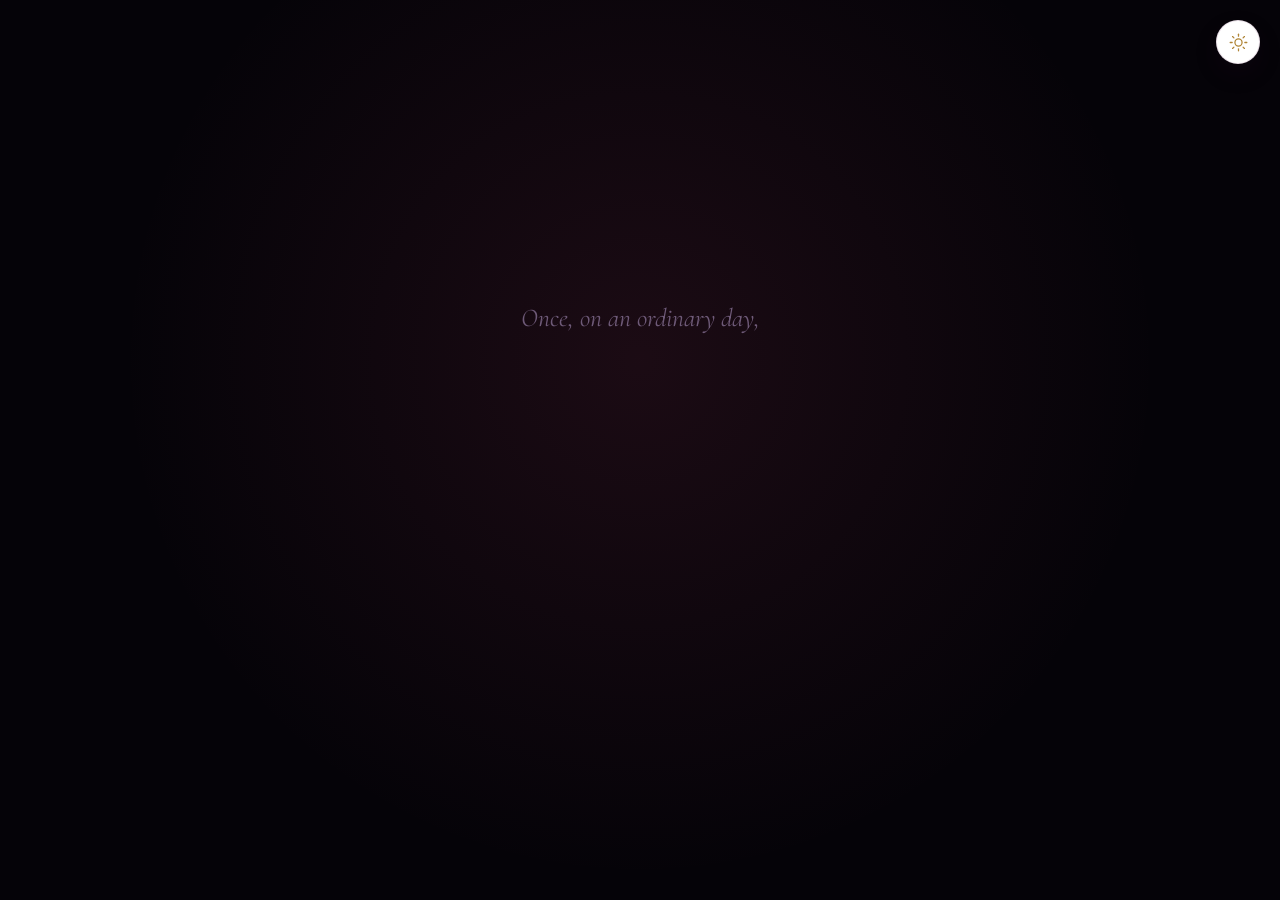
==== commit cb783bf7: "adding" ====
--- a/index.html
+++ b/index.html
@@ -23,10 +23,6 @@
 <div class="floaters" id="floaters" aria-hidden="true"></div>
 
 <div class="controls">
-  <button id="musicToggle" class="ctrl-btn" aria-label="Toggle music" title="Toggle music">
-    <svg class="icon icon-music-on" viewBox="0 0 24 24"><path d="M9 18V5l12-2v13" stroke="currentColor" stroke-width="1.6" fill="none" stroke-linecap="round" stroke-linejoin="round"/><circle cx="6" cy="18" r="3" stroke="currentColor" stroke-width="1.6" fill="none"/><circle cx="18" cy="16" r="3" stroke="currentColor" stroke-width="1.6" fill="none"/></svg>
-    <svg class="icon icon-music-off" viewBox="0 0 24 24" hidden><path d="M9 18V5l12-2v13" stroke="currentColor" stroke-width="1.6" fill="none" stroke-linecap="round" stroke-linejoin="round"/><circle cx="6" cy="18" r="3" stroke="currentColor" stroke-width="1.6" fill="none"/><circle cx="18" cy="16" r="3" stroke="currentColor" stroke-width="1.6" fill="none"/><line x1="2" y1="2" x2="22" y2="22" stroke="currentColor" stroke-width="1.6" stroke-linecap="round"/></svg>
-  </button>
   <button id="themeToggle" class="ctrl-btn" aria-label="Toggle theme" title="Toggle theme">
     <svg class="icon icon-sun" viewBox="0 0 24 24"><circle cx="12" cy="12" r="4.5" stroke="currentColor" stroke-width="1.6" fill="none"/><g stroke="currentColor" stroke-width="1.6" stroke-linecap="round"><line x1="12" y1="1.5" x2="12" y2="4"/><line x1="12" y1="20" x2="12" y2="22.5"/><line x1="1.5" y1="12" x2="4" y2="12"/><line x1="20" y1="12" x2="22.5" y2="12"/><line x1="4.5" y1="4.5" x2="6.2" y2="6.2"/><line x1="17.8" y1="17.8" x2="19.5" y2="19.5"/><line x1="4.5" y1="19.5" x2="6.2" y2="17.8"/><line x1="17.8" y1="6.2" x2="19.5" y2="4.5"/></g></svg>
     <svg class="icon icon-moon" viewBox="0 0 24 24" hidden><path d="M20 14.5A8.5 8.5 0 0 1 9.5 4 8.5 8.5 0 1 0 20 14.5Z" stroke="currentColor" stroke-width="1.6" fill="none" stroke-linejoin="round"/></svg>
@@ -41,9 +37,28 @@
   <source src="assets/audio/birthday-song.mp3" type="audio/mpeg">
   <source src="assets/audio/happy-birthday.mp3" type="audio/mpeg">
 </audio>
+<audio id="blastSound" preload="none">
+  <source src="assets/audio/blast.mp3" type="audio/mpeg">
+  <source src="assets/audio/pop.mp3" type="audio/mpeg">
+</audio>
+
+<!-- ============ 0 · PRELUDE (a dark, cinematic opening) ============ -->
+<section id="prelude" class="prelude slide">
+  <div class="prelude-stars" id="preludeStars" aria-hidden="true"></div>
+  <div class="prelude-vignette" aria-hidden="true"></div>
+  <div class="prelude-inner">
+    <p class="prelude-line l1">Once, on an ordinary day,</p>
+    <p class="prelude-line l2">a girl walked into my life</p>
+    <p class="prelude-line l3">and quietly rearranged all of it.</p>
+    <p class="prelude-line l4 accent">Today, she turns twenty&#8209;three.</p>
+    <button class="prelude-btn" id="preludeBegin" hidden aria-label="Begin">
+      <span>Begin</span><span class="prelude-btn-arrow">→</span>
+    </button>
+  </div>
+</section>
 
 <!-- ============ 1 · GATE (the one manual start) ============ -->
-<section id="gate" class="gate">
+<section id="gate" class="gate" hidden>
   <div class="gate-card">
     <span class="gf gf-tl" aria-hidden="true"></span><span class="gf gf-tr" aria-hidden="true"></span>
     <span class="gf gf-bl" aria-hidden="true"></span><span class="gf gf-br" aria-hidden="true"></span>
@@ -95,15 +110,11 @@
       <span class="age-ring age-ring-2"></span>
       <span class="age-shock" aria-hidden="true"></span>
 
-      <span class="age-odo" aria-label="23">
-        <span class="odo-fixed">2</span>
-        <span class="odo-reel">
-          <span class="odo-strip" id="odoStrip">
-            <span>2</span><span>3</span><span>4</span><span>5</span>
-            <span>6</span><span>7</span><span>8</span><span>9</span>
-            <span>0</span><span>1</span><span>2</span><span>3</span>
-          </span>
-        </span>
+      <span class="age-locket" aria-label="23">
+        <span class="locket-inner"><span class="locket-new">23</span></span>
+        <span class="locket-door left"><span class="locket-old">22</span></span>
+        <span class="locket-door right"><span class="locket-old">22</span></span>
+        <span class="locket-seam" aria-hidden="true"></span>
       </span>
 
       <span class="age-sparkle s1">✦</span>
@@ -136,68 +147,134 @@
 <!-- ============ 4 · HER JOURNEY (auto-playing zig-zag slideshow) ============ -->
 <section id="journeySlide" class="journey-slide slide" hidden>
   <div class="js-head">
-    <p class="hero-eyebrow">two thousand three &nbsp;—&nbsp; today</p>
+    <p class="hero-eyebrow">two thousand three &nbsp;—&nbsp; the twenty&#8209;fifth of january</p>
     <h2 class="section-title">Twenty-three years of you</h2>
   </div>
 
   <div class="js-stage" id="jsStage">
-    <article class="js-chapter" data-i="1">
-      <div class="js-photo"><img src="assets/images/journey1.jpg" alt="Piu as a baby"
-           onerror="this.onerror=null;this.src='https://picsum.photos/seed/piu-j1/700/860';"></div>
+    <article class="js-chapter" data-i="1" data-year="2003">
+      <div class="js-photo">
+        <img src="assets/images/journey1.jpg" alt="Piu as a baby"
+             onerror="this.onerror=null;this.src='https://picsum.photos/seed/piu-j1/700/860';">
+        <video class="js-video" playsinline preload="none">
+          <source src="assets/video/journey1.mp4" type="video/mp4">
+        </video>
+        <button class="js-play" aria-label="Watch a little video from 2003">
+          <span class="js-play-ring"></span><span class="js-play-ring r2"></span>
+          <svg class="js-play-icon" viewBox="0 0 24 24" aria-hidden="true"><path d="M8 5v14l11-7z"/></svg>
+        </button>
+      </div>
       <div class="js-info">
         <span class="js-year">2003</span>
-        <h3 class="js-title">The beginning</h3>
-        <p class="js-cap">The day the world got considerably better and absolutely nobody realised it yet.</p>
+        <h3 class="js-title">The Beginning</h3>
+        <p class="js-cap">The day the world quietly rearranged itself around one small, remarkable heartbeat — and got immeasurably better without asking anyone's permission.</p>
+        <p class="js-watch-hint">a little video from this year</p>
+        <button class="js-continue" hidden><span>continue</span><span class="js-continue-arrow">→</span></button>
       </div>
     </article>
 
-    <article class="js-chapter" data-i="2">
-      <div class="js-photo"><img src="assets/images/journey2.jpg" alt="Piu as a little girl"
-           onerror="this.onerror=null;this.src='https://picsum.photos/seed/piu-j2/700/860';"></div>
+    <article class="js-chapter" data-i="2" data-year="2008">
+      <div class="js-photo">
+        <img src="assets/images/journey2.jpg" alt="Piu as a little girl"
+             onerror="this.onerror=null;this.src='https://picsum.photos/seed/piu-j2/700/860';">
+        <video class="js-video" playsinline preload="none">
+          <source src="assets/video/journey2.mp4" type="video/mp4">
+        </video>
+        <button class="js-play" aria-label="Watch a little video from 2008">
+          <span class="js-play-ring"></span><span class="js-play-ring r2"></span>
+          <svg class="js-play-icon" viewBox="0 0 24 24" aria-hidden="true"><path d="M8 5v14l11-7z"/></svg>
+        </button>
+      </div>
       <div class="js-info">
         <span class="js-year">2008</span>
-        <h3 class="js-title">Small, and completely in charge</h3>
-        <p class="js-cap">Tiny hands, enormous opinions. Honestly, not much has changed.</p>
+        <h3 class="js-title">Small, and Completely in Charge</h3>
+        <p class="js-cap">Tiny hands, enormous opinions, and a smile that already knew exactly what it was doing. Some things, it turns out, you're simply born knowing.</p>
+        <p class="js-watch-hint">a little video from this year</p>
+        <button class="js-continue" hidden><span>continue</span><span class="js-continue-arrow">→</span></button>
       </div>
     </article>
 
-    <article class="js-chapter" data-i="3">
-      <div class="js-photo"><img src="assets/images/journey3.jpg" alt="Piu during school years"
-           onerror="this.onerror=null;this.src='https://picsum.photos/seed/piu-j3/700/860';"></div>
+    <article class="js-chapter" data-i="3" data-year="2014">
+      <div class="js-photo">
+        <img src="assets/images/journey3.jpg" alt="Piu during school years"
+             onerror="this.onerror=null;this.src='https://picsum.photos/seed/piu-j3/700/860';">
+        <video class="js-video" playsinline preload="none">
+          <source src="assets/video/journey3.mp4" type="video/mp4">
+        </video>
+        <button class="js-play" aria-label="Watch a little video from 2014">
+          <span class="js-play-ring"></span><span class="js-play-ring r2"></span>
+          <svg class="js-play-icon" viewBox="0 0 24 24" aria-hidden="true"><path d="M8 5v14l11-7z"/></svg>
+        </button>
+      </div>
       <div class="js-info">
         <span class="js-year">2014</span>
-        <h3 class="js-title">School days</h3>
-        <p class="js-cap">Somewhere in these years you learned how to be kind to everyone — and never unlearned it.</p>
+        <h3 class="js-title">School Days</h3>
+        <p class="js-cap">Somewhere between these lessons and this laughter, you were quietly becoming the kindest person I would ever have the extraordinary luck of knowing.</p>
+        <p class="js-watch-hint">a little video from this year</p>
+        <button class="js-continue" hidden><span>continue</span><span class="js-continue-arrow">→</span></button>
       </div>
     </article>
 
-    <article class="js-chapter" data-i="4">
-      <div class="js-photo"><img src="assets/images/journey4.jpg" alt="Piu as a teenager"
-           onerror="this.onerror=null;this.src='https://picsum.photos/seed/piu-j4/700/860';"></div>
+    <article class="js-chapter" data-i="4" data-year="2021">
+      <div class="js-photo">
+        <img src="assets/images/journey4.jpg" alt="Piu during the pandemic years"
+             onerror="this.onerror=null;this.src='https://picsum.photos/seed/piu-j4/700/860';">
+        <video class="js-video" playsinline preload="none">
+          <source src="assets/video/journey4.mp4" type="video/mp4">
+        </video>
+        <button class="js-play" aria-label="Watch a little video from 2021">
+          <span class="js-play-ring"></span><span class="js-play-ring r2"></span>
+          <svg class="js-play-icon" viewBox="0 0 24 24" aria-hidden="true"><path d="M8 5v14l11-7z"/></svg>
+        </button>
+      </div>
       <div class="js-info">
-        <span class="js-year">2019</span>
-        <h3 class="js-title">Becoming you</h3>
-        <p class="js-cap">The years that quietly built the woman I'd end up falling for.</p>
+        <span class="js-year">2021</span>
+        <h3 class="js-title">The World Went Quiet</h3>
+        <p class="js-cap">Everything paused that year — the noise, the plans, the certainty. You didn't. You kept growing, gently, into exactly who you were always meant to become.</p>
+        <p class="js-watch-hint">a little video from this year</p>
+        <button class="js-continue" hidden><span>continue</span><span class="js-continue-arrow">→</span></button>
       </div>
     </article>
 
-    <article class="js-chapter" data-i="5">
-      <div class="js-photo"><img src="assets/images/journey5.jpg" alt="The day we met"
-           onerror="this.onerror=null;this.src='https://picsum.photos/seed/piu-j5/700/860';"></div>
+    <article class="js-chapter" data-i="5" data-year="2023">
+      <div class="js-photo">
+        <img src="assets/images/journey5.jpg" alt="Piu in college"
+             onerror="this.onerror=null;this.src='https://picsum.photos/seed/piu-j5/700/860';">
+        <video class="js-video" playsinline preload="none">
+          <source src="assets/video/journey5.mp4" type="video/mp4">
+        </video>
+        <button class="js-play" aria-label="Watch a little video from 2023">
+          <span class="js-play-ring"></span><span class="js-play-ring r2"></span>
+          <svg class="js-play-icon" viewBox="0 0 24 24" aria-hidden="true"><path d="M8 5v14l11-7z"/></svg>
+        </button>
+      </div>
       <div class="js-info">
-        <span class="js-year">Feb 2026</span>
-        <h3 class="js-title">The day my luck turned</h3>
-        <p class="js-cap">Six months ago you were a stranger. I genuinely cannot remember how that felt.</p>
+        <span class="js-year">2023</span>
+        <h3 class="js-title">Golden College Days</h3>
+        <p class="js-cap">Late nights, louder laughter, a thousand small adventures — the years quietly writing the story of the woman I would one day fall hopelessly, entirely for.</p>
+        <p class="js-watch-hint">a little video from this year</p>
+        <button class="js-continue" hidden><span>continue</span><span class="js-continue-arrow">→</span></button>
       </div>
     </article>
 
-    <article class="js-chapter" data-i="6">
-      <div class="js-photo"><img src="assets/images/journey6.jpg" alt="Piu today"
-           onerror="this.onerror=null;this.src='https://picsum.photos/seed/piu-j6/700/860';"></div>
+    <article class="js-chapter" data-i="6" data-year="25 January 2026">
+      <div class="js-photo">
+        <img src="assets/images/journey6.jpg" alt="The day we met"
+             onerror="this.onerror=null;this.src='https://picsum.photos/seed/piu-j6/700/860';">
+        <video class="js-video" playsinline preload="none">
+          <source src="assets/video/journey6.mp4" type="video/mp4">
+        </video>
+        <button class="js-play" aria-label="Watch a little video from the day we met">
+          <span class="js-play-ring"></span><span class="js-play-ring r2"></span>
+          <svg class="js-play-icon" viewBox="0 0 24 24" aria-hidden="true"><path d="M8 5v14l11-7z"/></svg>
+        </button>
+      </div>
       <div class="js-info">
-        <span class="js-year">Today</span>
-        <h3 class="js-title">Twenty-three</h3>
-        <p class="js-cap">And I get a front-row seat for every year that follows. Lucky, lucky me.</p>
+        <span class="js-year">25th January, 2026</span>
+        <h3 class="js-title">The Day You Walked In</h3>
+        <p class="js-cap">An ordinary Sunday, and then — quite without warning — my whole life quietly rearranged itself around you. Months later, I still haven't worked out how I got this lucky.</p>
+        <p class="js-watch-hint">a little video from this day</p>
+        <button class="js-continue" hidden><span>continue</span><span class="js-continue-arrow">→</span></button>
       </div>
     </article>
   </div>
@@ -216,12 +293,24 @@
   <p class="section-sub" id="cakeSub">&nbsp;</p>
 
   <div class="cake-stage" id="cakeStage">
+    <span class="cake-spotlight" aria-hidden="true"></span>
+    <span class="wish-dust" id="wishDust" aria-hidden="true"></span>
     <div class="wish-popup" id="wishPopup" hidden><p id="wishPopupText"></p></div>
-    <span class="cake-poof" aria-hidden="true">
-      <span class="p-spark">✦</span><span class="p-spark">✧</span><span class="p-spark">✦</span><span class="p-spark">✧</span>
-    </span>
-
-    <button class="cake-btn" id="cakeBtn" aria-label="Blow out the candles" disabled>
+
+    <div class="wish-orbs" aria-hidden="true">
+      <span class="w-orb o1"></span>
+      <span class="w-orb o2"></span>
+      <span class="w-orb o3"></span>
+    </div>
+
+    <svg class="breath-ring" viewBox="0 0 140 140" aria-hidden="true">
+      <circle class="breath-ring-track" cx="70" cy="70" r="62"/>
+      <circle class="breath-ring-fill" id="breathRingFill" cx="70" cy="70" r="62"/>
+    </svg>
+
+    <div class="wind-streaks" aria-hidden="true"><span></span><span></span><span></span></div>
+
+    <button class="cake-btn" id="cakeBtn" aria-label="Press and hold to blow out the candles" disabled>
       <svg class="cake-svg" viewBox="0 0 240 250" role="img" aria-label="Birthday cake with number 23 candles">
         <defs>
           <linearGradient id="tierA" x1="0" y1="0" x2="0" y2="1">
@@ -275,6 +364,8 @@
       <span class="cake-glow" id="cakeGlow" aria-hidden="true"></span>
     </button>
 
+    <span class="wish-star" id="wishStar" aria-hidden="true"></span>
+
     <p class="cake-hint" id="cakeHint">&nbsp;</p>
     <p class="cake-blessing" id="cakeBlessing" hidden>May every single one of your wishes find its way to you. 🤍</p>
   </div>
@@ -295,7 +386,7 @@
           <span class="scard-orn" aria-hidden="true">✦</span>
           <span class="scard-icon">💌</span>
           <span class="scard-label">How We Met</span>
-          <span class="scard-tap">tap to turn</span>
+          <span class="scard-tap">opening…</span>
         </div>
         <div class="scard-face scard-back">
           <div class="scard-prize"><span class="scard-prize-icon">💌</span><span class="scard-prize-title">How We Met</span></div>
@@ -311,7 +402,7 @@
           <span class="scard-orn" aria-hidden="true">✦</span>
           <span class="scard-icon">💕</span>
           <span class="scard-label">What I Love<br>About You</span>
-          <span class="scard-tap">tap to turn</span>
+          <span class="scard-tap">opening…</span>
         </div>
         <div class="scard-face scard-back">
           <div class="scard-prize"><span class="scard-prize-icon">💕</span><span class="scard-prize-title">What I Love About You</span></div>
@@ -327,7 +418,7 @@
           <span class="scard-orn" aria-hidden="true">✦</span>
           <span class="scard-icon">📸</span>
           <span class="scard-label">Our Favourite<br>Memories</span>
-          <span class="scard-tap">tap to turn</span>
+          <span class="scard-tap">opening…</span>
         </div>
         <div class="scard-face scard-back">
           <div class="scard-prize"><span class="scard-prize-icon">📸</span><span class="scard-prize-title">Our Favourite Memories</span></div>
@@ -343,7 +434,7 @@
           <span class="scard-orn" aria-hidden="true">✦</span>
           <span class="scard-icon">🤍</span>
           <span class="scard-label">A Promise<br>For Us</span>
-          <span class="scard-tap">tap to turn</span>
+          <span class="scard-tap">opening…</span>
         </div>
         <div class="scard-face scard-back">
           <div class="scard-prize"><span class="scard-prize-icon">🤍</span><span class="scard-prize-title">A Promise For Us</span></div>
@@ -359,7 +450,7 @@
           <span class="scard-orn" aria-hidden="true">✦</span>
           <span class="scard-icon">⏳</span>
           <span class="scard-label">Our Journey<br>Ahead</span>
-          <span class="scard-tap">tap to turn</span>
+          <span class="scard-tap">opening…</span>
         </div>
         <div class="scard-face scard-back">
           <div class="scard-prize"><span class="scard-prize-icon">⏳</span><span class="scard-prize-title">Our Journey Ahead</span></div>
@@ -374,7 +465,7 @@
 <!-- ============ 7 · FINAL SURPRISE (also a scratch card) ============ -->
 <section id="finalSlide" class="final-slide slide" hidden>
   <h2 class="section-title">The Final Surprise</h2>
-  <p class="section-sub">the one I saved for last</p>
+  <p class="section-sub" id="finalSub">the one I saved for last</p>
 
   <div class="card-grid final-grid">
     <div class="scard scard-grand" data-card="final" tabindex="0" role="button" aria-label="Final Surprise — tap to reveal">
@@ -383,7 +474,7 @@
           <span class="scard-orn" aria-hidden="true">✦</span>
           <span class="scard-icon">🎁</span>
           <span class="scard-label">Final Surprise</span>
-          <span class="scard-tap">tap to turn</span>
+          <span class="scard-tap">opening…</span>
         </div>
         <div class="scard-face scard-back">
           <div class="scard-prize"><span class="scard-prize-icon">🎁</span><span class="scard-prize-title">Final Surprise</span></div>
@@ -461,6 +552,17 @@
   </footer>
 </section>
 
+<!-- ============ 10 · EPILOGUE (fades to a quiet black screen) ============ -->
+<section id="epilogueSlide" class="epilogue slide" hidden>
+  <div class="epilogue-stars" id="epilogueStars" aria-hidden="true"></div>
+  <div class="epilogue-inner" id="epilogueInner">
+    <p class="epilogue-line l1">Wishing you all the very best</p>
+    <p class="epilogue-line l2">for this next beautiful chapter of your life.</p>
+    <p class="epilogue-line l3">I hope this made you smile — even just a little.</p>
+    <p class="epilogue-line l4 accent">I love you, endlessly.</p>
+  </div>
+</section>
+
 <div class="modal-overlay" id="modalOverlay">
   <div class="modal" role="dialog" aria-modal="true">
     <button class="modal-close" id="modalClose" aria-label="Close">✕</button>
--- a/css/style.css
+++ b/css/style.css
@@ -1,6 +1,7 @@
 /* ============================================================
    For Piu — animated birthday celebration
-   Palette: indigo-plum base · rose · violet · champagne gold
+   Palette: deep wine + champagne gold, one cohesive luxury duo —
+   mauve stands in for a third hue instead of competing as its own
    ============================================================ */
 
 :root{
@@ -12,9 +13,9 @@
   --ink-soft: #6E5A78;
   --plum: #6B2D5C;
   --plum-deep: #46173C;
-  --rose: #D14D7A;
+  --rose: #C64470;
   --rose-soft: #F8DFE8;
-  --violet: #7B5EA7;
+  --violet: #9C6478;
   --gold: #B08536;
   --gold-soft: #E4C68C;
   --gold-bright: #D0A143;
@@ -22,8 +23,8 @@
   --shadow: 0 24px 60px rgba(70,23,60,0.16);
   --shadow-soft: 0 10px 26px rgba(70,23,60,0.10);
   --overlay: rgba(35,20,42,0.5);
-  --blob-a: rgba(209,77,122,0.26);
-  --blob-b: rgba(123,94,167,0.24);
+  --blob-a: rgba(198,68,112,0.24);
+  --blob-b: rgba(156,100,120,0.22);
   --blob-c: rgba(208,161,67,0.18);
   --lavender-soft: #EDE3F8;
   --candle-lbl: #6B2D5C;
@@ -37,27 +38,27 @@
 }
 
 html[data-theme="dark"]{
-  --bg: #090711;
-  --bg-soft: #100C1C;
-  --surface: #171129;
-  --surface-soft: #1F1737;
-  --ink: #F3EDF9;
-  --ink-soft: #B3A3C6;
-  --plum: #E9A7D1;
-  --plum-deep: #2A1240;
-  --rose: #FF6E9C;
-  --rose-soft: #2C1430;
-  --violet: #A98BE0;
+  --bg: #0A0509;
+  --bg-soft: #150A12;
+  --surface: #1D0F19;
+  --surface-soft: #261421;
+  --ink: #F6ECF1;
+  --ink-soft: #C4A6B2;
+  --plum: #EAB6D0;
+  --plum-deep: #310B22;
+  --rose: #E2537F;
+  --rose-soft: #300F20;
+  --violet: #C98BA0;
   --gold: #F0CE86;
   --gold-soft: #F8E4B4;
   --gold-bright: #FFD98E;
   --line: rgba(240,206,134,0.16);
   --shadow: 0 24px 70px rgba(0,0,0,0.7);
   --shadow-soft: 0 10px 30px rgba(0,0,0,0.55);
-  --overlay: rgba(5,3,10,0.78);
-  --blob-a: rgba(255,110,156,0.22);
-  --blob-b: rgba(169,139,224,0.22);
-  --blob-c: rgba(240,206,134,0.12);
+  --overlay: rgba(4,2,3,0.82);
+  --blob-a: rgba(226,83,127,0.22);
+  --blob-b: rgba(201,139,160,0.20);
+  --blob-c: rgba(240,206,134,0.13);
   --lavender-soft: #2E1F42;
   --candle-lbl: #7A3E68;
 }
@@ -157,6 +158,59 @@
 .ctrl-btn:hover{ transform: translateY(-2px) scale(1.08); box-shadow: var(--shadow); }
 .ctrl-btn .icon{ width:19px; height:19px; }
 
+/* ================= 0 · PRELUDE ================= */
+.prelude{
+  z-index:220; display:flex; align-items:center; justify-content:center; justify-content:safe center;
+  text-align:center; padding:28px; background:#050308; overflow-x:hidden; overflow-y:auto;
+}
+.prelude.fading{ animation: preludeOut .9s ease forwards; }
+@keyframes preludeOut{ to{ opacity:0; transform:scale(1.04); filter:blur(10px); pointer-events:none; } }
+
+.prelude-stars{ position:absolute; inset:0; overflow:hidden; z-index:0; }
+.prelude-star{
+  position:absolute; width:2px; height:2px; border-radius:50%;
+  background: var(--gold-soft); opacity:0;
+  animation-name: starTwinkle; animation-timing-function: ease-in-out; animation-iteration-count: infinite;
+}
+@keyframes starTwinkle{ 0%,100%{ opacity:0; transform:scale(.6);} 50%{ opacity:.85; transform:scale(1.4);} }
+
+.prelude-vignette{
+  position:absolute; inset:0; z-index:0; pointer-events:none;
+  background: radial-gradient(circle at 50% 40%, rgba(226,83,127,.10), transparent 62%);
+}
+
+.prelude-inner{ position:relative; z-index:1; max-width:600px; padding:24px; }
+.prelude-line{
+  font-family: var(--script); font-style:italic; color: var(--ink-soft);
+  font-size: clamp(1.15rem,3.4vw,1.6rem); line-height:1.6; margin:0 0 14px;
+  opacity:0; filter:blur(10px); transform:translateY(18px);
+}
+.prelude-line.show{ animation: preludeLineIn 1.8s cubic-bezier(.2,.7,.2,1) forwards; }
+@keyframes preludeLineIn{ to{ opacity:1; filter:blur(0); transform:none; } }
+.prelude-line.accent{
+  font-family: var(--display); font-style:normal; color: var(--gold-soft);
+  font-size: clamp(1.7rem,5vw,2.5rem); letter-spacing:.05em; margin:26px 0 0;
+}
+
+.prelude-btn{
+  appearance:none; -webkit-appearance:none;
+  margin-top:46px; display:inline-flex; align-items:center; gap:14px;
+  padding:16px 42px; border-radius:100px; border:1px solid var(--gold);
+  background:transparent; color: var(--gold-soft); cursor:pointer;
+  font-family: var(--sans); font-weight:300; font-size:.78rem; letter-spacing:.32em; text-transform:uppercase;
+  padding-left:calc(42px + .32em);
+  opacity:0; transform:translateY(10px);
+  transition: background .35s ease, color .35s ease, transform .3s ease;
+}
+.prelude-btn.show{ animation: fadeUp 1.2s ease forwards, preludeBtnPulse 2.6s ease-in-out infinite 1.4s; }
+@keyframes preludeBtnPulse{
+  0%,100%{ box-shadow:0 0 0 0 rgba(240,206,134,.32); }
+  50%{ box-shadow:0 0 0 15px rgba(240,206,134,0); }
+}
+.prelude-btn:hover{ background: var(--gold); color:#1A0E14; transform: translateY(-8px) scale(1.03); }
+.prelude-btn-arrow{ transition: transform .3s ease; }
+.prelude-btn:hover .prelude-btn-arrow{ transform: translateX(5px); }
+
 /* ================= GATE ================= */
 .gate{
   position:relative; z-index:10; min-height:100vh;
@@ -262,9 +316,10 @@
 /* ================= CELEBRATION ================= */
 .celebrate{
   position:fixed; inset:0; z-index:150;
-  display:flex; align-items:center; justify-content:center; text-align:center; padding:24px;
+  display:flex; align-items:center; justify-content:center; justify-content:safe center;
+  text-align:center; padding:24px;
   background: radial-gradient(circle at 50% 40%, var(--blob-a), transparent 68%);
-  overflow:hidden;
+  overflow-x:hidden; overflow-y:auto;
 }
 .celebrate.fading{ animation: celOut .7s ease forwards; }
 @keyframes celOut{ to{ opacity:0; transform:scale(1.08); filter:blur(8px); pointer-events:none; } }
@@ -305,10 +360,11 @@
   color: var(--rose); margin-bottom:6px; opacity:0; animation: fadeUp .9s ease 1.1s forwards;
 }
 
-/* ---- 22 → ✗ → 23 ---- */
+/* ---- 22 → 23: a locket that opens ---- */
 .age-badge{
   position:relative; width: clamp(150px,42vw,196px); height: clamp(150px,42vw,196px);
   margin:14px auto 8px; display:flex; align-items:center; justify-content:center;
+  perspective: 900px;
   opacity:0; animation: popIn 1s cubic-bezier(.2,1.5,.35,1) 1.35s forwards;
 }
 @keyframes popIn{ 0%{ opacity:0; transform:scale(.3) rotate(-25deg);} 60%{ opacity:1; transform:scale(1.12) rotate(6deg);} 100%{ opacity:1; transform:none;} }
@@ -317,50 +373,69 @@
 .age-ring-2{ inset:14px; border:1px solid var(--rose); opacity:.4; animation: spinSlow 9s linear infinite reverse; }
 @keyframes spinSlow{ to{ transform: rotate(360deg); } }
 
-/* ---- odometer: the second digit spins 2 → 3 ---- */
-.age-odo{
-  position:relative; z-index:2;
-  --cell: 1.06em;
-  display:flex; align-items:flex-start; justify-content:center;
-  font-family: var(--display); font-weight:500;
-  font-size: clamp(3.6rem,13.5vw,5.4rem); line-height:1;
-  filter: drop-shadow(0 6px 26px rgba(255,110,156,.4));
-}
-/* The gradient lives on each digit, NOT on the flex parent: .odo-strip is
-   transformed, so its glyphs paint in their own layer and would never
-   contribute to a parent-level background-clip:text (the digit vanishes). */
-.odo-fixed,
-.odo-strip span{
+.age-locket{ position:relative; width:100%; height:100%; z-index:2; filter: drop-shadow(0 10px 30px rgba(226,83,127,.35)); }
+
+.locket-inner{
+  position:absolute; inset:5%; border-radius:50%; z-index:1; overflow:hidden;
+  display:flex; align-items:center; justify-content:center;
+  background: radial-gradient(circle at 38% 30%, var(--surface-soft), var(--surface) 78%);
+  box-shadow: inset 0 0 0 1px var(--gold-soft), 0 0 0 0 rgba(240,206,134,0);
+  transition: box-shadow .7s ease;
+}
+.age-badge.landed .locket-inner{ box-shadow: inset 0 0 0 1px var(--gold-soft), 0 0 46px 10px rgba(240,206,134,.4); }
+
+.locket-new{
+  font-family: var(--display); font-weight:500; line-height:1;
+  font-size: clamp(3.5rem,13vw,5.2rem);
   background: linear-gradient(120deg, var(--gold) 0%, var(--gold-bright) 28%, var(--rose) 52%, var(--violet) 72%, var(--gold-bright) 100%);
-  background-size:250% auto;
-  -webkit-background-clip:text; background-clip:text; color:transparent;
-  animation: shimmer 5s linear infinite;
-}
-.odo-fixed{ display:block; height:var(--cell); }
-.odo-reel{ display:block; height:var(--cell); overflow:hidden; }
-.odo-strip{
-  display:flex; flex-direction:column;
-  transform: translateY(0);
-  transition: transform 2.1s cubic-bezier(.16,.85,.16,1), filter .35s ease;
-}
-.odo-strip span{ display:block; height:var(--cell); }
-/* 12 cells: starts on "2" (index 0), lands on "3" (index 11) */
-.age-badge.rolled .odo-strip{ transform: translateY(calc(-11 * var(--cell))); }
-.age-badge.rolling .odo-strip{ filter: blur(2.4px); }
-
-/* light ring that snaps out the moment it lands */
+  background-size:250% auto; -webkit-background-clip:text; background-clip:text; color:transparent;
+  opacity:0; transform:scale(.8);
+  transition: opacity .8s ease .35s, transform .8s cubic-bezier(.2,1.5,.35,1) .35s;
+}
+.age-badge.landed .locket-new{ opacity:1; transform:scale(1); animation: shimmer 4.5s linear infinite 1.1s; }
+
+/* two half-moon doors, closed they read as one solid "22" locket face */
+.locket-door{
+  position:absolute; top:0; width:50%; height:100%; overflow:hidden; z-index:3;
+  background: linear-gradient(165deg, var(--surface), var(--surface-soft));
+  box-shadow: inset 0 0 0 1px var(--gold-soft);
+  transition: transform 1.15s cubic-bezier(.5,0,.15,1), opacity .6s ease .1s;
+  backface-visibility:hidden; -webkit-backface-visibility:hidden;
+}
+.locket-door.left{ left:0; border-radius:999px 0 0 999px; transform-origin:left center; }
+.locket-door.right{ right:0; border-radius:0 999px 999px 0; transform-origin:right center; }
+.age-badge.opening .locket-door.left{ transform: rotateY(-112deg); }
+.age-badge.opening .locket-door.right{ transform: rotateY(112deg); }
+.age-badge.landed .locket-door{ opacity:0; }
+
+.locket-old{
+  position:absolute; top:0; width:200%; height:100%;
+  display:flex; align-items:center; justify-content:center;
+  font-family: var(--display); font-weight:500; line-height:1;
+  font-size: clamp(3.5rem,13vw,5.2rem);
+  color: var(--ink-soft);
+}
+.locket-door.left .locket-old{ left:0; }
+.locket-door.right .locket-old{ right:0; }
+
+.locket-seam{
+  position:absolute; top:6%; bottom:6%; left:50%; width:1px; transform:translateX(-50%); z-index:4;
+  background: linear-gradient(var(--gold-soft), transparent, var(--gold-soft));
+  opacity:.55; transition: opacity .4s ease;
+}
+.age-badge.opening .locket-seam{ opacity:0; }
+
+/* light ring that snaps out the moment the locket lands open */
 .age-shock{
   position:absolute; left:50%; top:50%; width:20px; height:20px;
   transform:translate(-50%,-50%); border-radius:50%; opacity:0; pointer-events:none;
-  border:2px solid var(--gold-bright);
+  border:2px solid var(--gold-bright); z-index:5;
 }
 .age-badge.landed .age-shock{ animation: ageShock .95s cubic-bezier(.2,.8,.3,1) forwards; }
 @keyframes ageShock{
   0%{ width:20px; height:20px; opacity:.95; border-width:3px; }
   100%{ width:300px; height:300px; opacity:0; border-width:1px; }
 }
-.age-badge.landed .age-odo{ animation: ageLandPop .7s cubic-bezier(.2,1.5,.35,1); }
-@keyframes ageLandPop{ 0%{ transform:scale(1);} 45%{ transform:scale(1.14);} 100%{ transform:scale(1);} }
 
 .age-sparkle{ position:absolute; color: var(--gold-bright); font-size:1.1rem; opacity:0; animation: twinkle 2.4s ease-in-out infinite; }
 .age-sparkle.s1{ top:4%; right:14%; animation-delay:.2s; }
@@ -403,7 +478,7 @@
 /* ================= 3 · INTERSTITIAL ================= */
 .interstitial{
   position:fixed; inset:0; z-index:140;
-  display:flex; align-items:center; justify-content:center;
+  display:flex; align-items:center; justify-content:center; justify-content:safe center;
   text-align:center; padding:32px;
   background: radial-gradient(circle at 50% 45%, var(--bg-soft), var(--bg) 72%);
 }
@@ -460,12 +535,15 @@
 .section-sub{
   margin:16px 0 42px; color: var(--ink-soft);
   font-family: var(--serif); font-style:italic; font-size:1.15rem; min-height:1.2em;
-}
+  transition: color .4s ease;
+}
+.section-sub.breathe{ color: var(--gold); animation: subBreathe 1.8s ease-in-out infinite; }
+@keyframes subBreathe{ 0%,100%{ opacity:.6; } 50%{ opacity:1; } }
 #progressCount{ color: var(--gold-bright); font-style:normal; font-weight:600; }
 
 /* ================= 4 · HER JOURNEY (auto-playing zig-zag slideshow) ================= */
 .journey-slide{
-  z-index:130; display:flex; flex-direction:column; align-items:center; justify-content:center;
+  z-index:130; display:flex; flex-direction:column; align-items:center; justify-content:center; justify-content:safe center;
   text-align:center; padding: 60px 24px 90px;
   background: radial-gradient(circle at 50% 30%, var(--bg-soft), var(--bg) 74%);
 }
@@ -499,12 +577,44 @@
 .js-photo::after{
   content:''; position:absolute; inset:0; border-radius:22px; pointer-events:none;
   box-shadow: inset 0 0 0 1px rgba(255,255,255,.08);
+  z-index:3;
 }
 .js-photo img{
   width:100%; height:100%; object-fit:cover; display:block;
-  transform: scale(1.08); transition: transform 4.5s ease-out;
+  transform: scale(1.08); transition: transform 4.5s ease-out, opacity .5s ease;
 }
 .js-chapter.active .js-photo img{ transform: scale(1); }
+.js-chapter.watching .js-photo img{ opacity:0; }
+
+/* ---- the per-chapter video: hidden until she taps play ---- */
+.js-video{
+  position:absolute; inset:0; width:100%; height:100%; object-fit:cover;
+  background:#000; opacity:0; pointer-events:none; transition: opacity .5s ease;
+}
+.js-chapter.watching .js-video{ opacity:1; pointer-events:auto; }
+
+/* ---- the "watch this memory" invitation ---- */
+.js-play{
+  position:absolute; left:50%; top:50%; z-index:4;
+  width: clamp(56px,9vw,68px); height: clamp(56px,9vw,68px);
+  transform:translate(-50%,-50%); border-radius:50%; border:none; cursor:pointer;
+  padding:0; display:flex; align-items:center; justify-content:center;
+  background: radial-gradient(circle at 34% 30%, var(--gold-soft), var(--gold-bright) 72%);
+  box-shadow: 0 12px 28px rgba(0,0,0,.4);
+  opacity:0; pointer-events:none; transition: opacity .5s ease, transform .3s ease;
+}
+.js-chapter.active .js-play{ opacity:1; pointer-events:auto; animation: playPulse 2.6s ease-in-out 1s infinite; }
+.js-chapter.watching .js-play{ opacity:0; pointer-events:none; animation:none; }
+.js-play:hover{ transform:translate(-50%,-50%) scale(1.08); }
+.js-play:active{ transform:translate(-50%,-50%) scale(.96); }
+.js-play-icon{ width:38%; height:38%; fill: var(--plum-deep); margin-left:8%; position:relative; z-index:2; }
+.js-play-ring{
+  position:absolute; inset:-9px; border-radius:50%; border:1.5px solid var(--gold-soft);
+  opacity:0; animation: ringPulse 2.6s ease-out infinite;
+}
+.js-play-ring.r2{ animation-delay:.9s; }
+@keyframes ringPulse{ 0%{ transform:scale(.82); opacity:.85; } 100%{ transform:scale(1.55); opacity:0; } }
+@keyframes playPulse{ 0%,100%{ transform:translate(-50%,-50%) scale(1);} 50%{ transform:translate(-50%,-50%) scale(1.07);} }
 
 .js-info{ max-width:340px; text-align:left; }
 .js-chapter:nth-child(even) .js-info{ text-align:right; }
@@ -517,7 +627,28 @@
   font-family: var(--display); font-weight:500; font-size: clamp(1.3rem,2.6vw,1.7rem);
   line-height:1.3; letter-spacing:.02em; color: var(--plum); margin:0 0 14px;
 }
-.js-cap{ font-family: var(--serif); font-style:italic; font-size: clamp(1.05rem,2vw,1.25rem); line-height:1.55; color: var(--ink-soft); margin:0; }
+.js-cap{ font-family: var(--serif); font-style:italic; font-size: clamp(1.05rem,2vw,1.25rem); line-height:1.55; color: var(--ink-soft); margin:0 0 16px; }
+
+.js-watch-hint{
+  font-family: var(--serif); font-style:italic; font-size:.94rem; color: var(--gold);
+  margin:0 0 16px; opacity:0; max-height:1.6em; overflow:hidden;
+  transition: opacity .5s ease, max-height .5s ease, margin .5s ease;
+}
+.js-chapter.active .js-watch-hint{ opacity:.9; }
+.js-chapter.watching .js-watch-hint{ opacity:0; max-height:0; margin:0; }
+
+.js-continue{
+  display:inline-flex; align-items:center; gap:9px;
+  padding:11px 26px; border-radius:100px; border:1px solid var(--gold); cursor:pointer;
+  background: transparent; color: var(--gold);
+  font-family: var(--sans); font-weight:300; font-size:.68rem; letter-spacing:.18em; text-transform:uppercase;
+  opacity:0; transform: translateY(8px);
+  transition: opacity .5s ease, transform .5s ease, background .3s ease, color .3s ease;
+}
+.js-continue.show{ opacity:1; transform:none; }
+.js-continue:hover{ background: var(--gold); color: var(--bg); }
+.js-continue-arrow{ transition: transform .3s ease; }
+.js-continue:hover .js-continue-arrow{ transform: translateX(4px); }
 
 .js-dots{ display:flex; gap:9px; justify-content:center; margin-top:38px; flex-shrink:0; }
 .js-dot{
@@ -528,23 +659,59 @@
 
 .js-skip{ bottom:26px; }
 
-@media (max-width:760px){
+/* ---- responsive: journey ---- */
+@media (max-width:820px){
+  .journey-slide{ padding: 40px 20px 70px; }
   .js-chapter,
-  .js-chapter:nth-child(even){ flex-direction:column; gap:22px; }
+  .js-chapter:nth-child(even){ flex-direction:column; gap:18px; }
   .js-info,
-  .js-chapter:nth-child(even) .js-info{ text-align:center; max-width:400px; }
-  .js-photo{ width: clamp(180px,52vw,260px); height: clamp(220px,34vh,320px); }
-  .js-stage{ height: clamp(440px,72vh,620px); }
+  .js-chapter:nth-child(even) .js-info{ text-align:center; max-width:420px; }
+  .js-photo{ width: clamp(190px,58vw,270px); height: clamp(220px,30vh,320px); }
+  .js-stage{ height: clamp(420px,72vh,620px); margin-top:30px; }
+}
+@media (max-width:420px){
+  .journey-slide{ padding: 32px 16px 60px; }
+  .js-photo{ width: 70vw; height: 40vh; max-height:280px; }
+  .js-stage{ height: clamp(380px,68vh,540px); margin-top:18px; }
+  .js-cap{ font-size:1rem; }
 }
 
 /* ================= 5 · CAKE ================= */
 .cake-slide{
-  z-index:130; display:flex; flex-direction:column; align-items:center; justify-content:center;
+  z-index:130; display:flex; flex-direction:column; align-items:center; justify-content:center; justify-content:safe center;
   text-align:center; padding:28px;
   background: radial-gradient(circle at 50% 35%, var(--rose-soft), var(--bg) 76%);
 }
 .cake-slide.fading{ animation: intOut .8s ease forwards; }
-.cake-stage{ position:relative; display:flex; flex-direction:column; align-items:center; }
+.cake-stage{
+  position:relative; display:flex; flex-direction:column; align-items:center;
+  opacity:0; transform: scale(.88) translateY(26px); filter: blur(8px);
+  animation: cakeStageIn 1.15s cubic-bezier(.2,.8,.25,1.15) .25s forwards;
+}
+@keyframes cakeStageIn{ to{ opacity:1; transform:none; filter:blur(0); } }
+
+/* dramatic spotlight behind the cake, breathing gently once lit */
+.cake-spotlight{
+  position:absolute; left:50%; top:14%; width:min(78vw,380px); height:min(78vw,380px);
+  transform:translate(-50%,-50%); border-radius:50%; pointer-events:none; z-index:0;
+  background: radial-gradient(circle, rgba(255,217,142,.24), transparent 68%);
+  opacity:0; transition: opacity 1.2s ease;
+}
+.cake-stage.lit .cake-spotlight{ opacity:1; animation: spotlightPulse 4.2s ease-in-out infinite; }
+@keyframes spotlightPulse{ 0%,100%{ transform:translate(-50%,-50%) scale(1);} 50%{ transform:translate(-50%,-50%) scale(1.13);} }
+
+/* little motes of "wish dust" drifting up from the candles while lit */
+.wish-dust{ position:absolute; inset:0; pointer-events:none; z-index:1; overflow:visible; }
+.wd-mote{
+  position:absolute; bottom:38%; left:calc(50% + var(--wd-ox,0px)); width:4px; height:4px; border-radius:50%;
+  background: var(--gold-bright); box-shadow:0 0 7px 1.5px var(--gold-soft);
+  opacity:0; animation: wdRise 3.4s ease-out forwards;
+}
+@keyframes wdRise{
+  0%{ opacity:0; transform: translate(0,0) scale(.5); }
+  18%{ opacity:.95; }
+  100%{ opacity:0; transform: translate(var(--wd-x,0px), -150px) scale(1.15); }
+}
 
 .wish-popup{
   position:absolute; top:-6px; left:50%; transform:translateX(-50%);
@@ -569,7 +736,67 @@
 }
 .cake-btn:not(:disabled){ cursor:pointer; }
 .cake-btn:not(:disabled):hover{ transform: scale(1.05); }
+.cake-stage.holding .cake-btn{ transform: scale(1.08); animation-play-state:paused; }
 .cake-svg{ width: clamp(230px,62vw,320px); height:auto; display:block; position:relative; z-index:2; }
+
+/* slow-orbiting motes of light once the candles are lit — a little magic
+   circling the cake instead of it just sitting there */
+.wish-orbs{
+  position:absolute; left:50%; top:44%; width:0; height:0; pointer-events:none; z-index:1;
+  opacity:0; transition: opacity 1.1s ease .3s;
+}
+.cake-stage.lit .wish-orbs{ opacity:1; }
+.w-orb{
+  position:absolute; left:0; top:0; width:6px; height:6px; margin:-3px 0 0 -3px; border-radius:50%;
+  background: var(--gold-bright); box-shadow: 0 0 10px 3px var(--gold-soft);
+  animation: orbit 8s linear infinite; --r:96px;
+}
+.w-orb.o2{ width:4px; height:4px; opacity:.75; animation-duration:11s; animation-direction:reverse; --r:118px; }
+.w-orb.o3{ width:5px; height:5px; opacity:.55; animation-duration:14s; --r:132px; }
+@keyframes orbit{
+  from{ transform: rotate(0deg) translateX(var(--r,100px)) rotate(0deg); }
+  to{ transform: rotate(360deg) translateX(var(--r,100px)) rotate(-360deg); }
+}
+
+/* a ring that fills as she holds her breath against the candles */
+.breath-ring{
+  position:absolute; left:50%; top:38%; width:200px; height:200px; transform:translate(-50%,-50%);
+  pointer-events:none; z-index:1; opacity:0; transition: opacity .5s ease;
+}
+.cake-stage.lit .breath-ring{ opacity:1; }
+.breath-ring-track{ fill:none; stroke: rgba(255,255,255,.14); stroke-width:2.6; }
+.breath-ring-fill{
+  fill:none; stroke: var(--gold-bright); stroke-width:2.6; stroke-linecap:round;
+  stroke-dasharray: 389.6; stroke-dashoffset:389.6;
+  transform-origin:50% 50%; transform:rotate(-90deg);
+  filter: drop-shadow(0 0 7px var(--gold-bright));
+}
+
+/* thin streaks of "breath" blowing across the flames while she holds */
+.wind-streaks{
+  position:absolute; left:50%; top:30%; width:230px; height:70px; transform:translate(-50%,-50%);
+  pointer-events:none; z-index:1; opacity:0; transition: opacity .25s ease;
+}
+.cake-stage.holding .wind-streaks{ opacity:1; }
+.wind-streaks span{
+  position:absolute; left:-30%; top:26%; width:38px; height:2px; border-radius:2px; opacity:0;
+  background: linear-gradient(90deg, transparent, rgba(255,255,255,.85), transparent);
+}
+.wind-streaks span:nth-child(2){ top:50%; }
+.wind-streaks span:nth-child(3){ top:74%; }
+.cake-stage.holding .wind-streaks span{ animation: windBlow .5s linear infinite; }
+.cake-stage.holding .wind-streaks span:nth-child(2){ animation-delay:.14s; }
+.cake-stage.holding .wind-streaks span:nth-child(3){ animation-delay:.28s; }
+@keyframes windBlow{ 0%{ left:-30%; opacity:0;} 18%{ opacity:1;} 82%{ opacity:.7;} 100%{ left:118%; opacity:0;} }
+
+/* the flames sway harder the longer she holds, building toward the blow */
+.cake-stage.holding .flame{ animation: flickerBlow .34s ease-in-out infinite alternate; }
+.cake-stage.blow-2 .flame{ animation-duration:.22s; }
+.cake-stage.blow-3 .flame{ animation-duration:.12s; }
+@keyframes flickerBlow{
+  0%{ transform: scale(1,1) rotate(-16deg) skewX(-7deg); opacity:.88; }
+  100%{ transform: scale(.78,1.16) rotate(20deg) skewX(9deg); opacity:1; }
+}
 
 /* the digits ARE the candles — waxy "2" and "3" standing on the cake */
 .num-candle{
@@ -605,54 +832,36 @@
 
 /* blown out */
 .cake-stage.blown .flame{ animation:none; opacity:0; transform: scaleY(0); transition: transform .45s ease, opacity .45s ease; }
-.cake-stage.blown .cake-glow{ opacity:0; animation:none; }
+.cake-stage.blown .cake-glow{ animation:none; }
 .cake-stage.blown .smoke{ animation: smokeUp 2.4s ease-out forwards; }
 .cake-stage.blown .candle:nth-child(2) .smoke{ animation-delay:.15s; }
 @keyframes smokeUp{ 0%{ opacity:.55; transform: translateY(0) scale(.5);} 100%{ opacity:0; transform: translateY(-42px) scale(2.2);} }
-
-/* candles leave for good, 5s after being blown out */
-.cake-stage.candles-gone .candles{
-  opacity:0; transform: translateY(-22px) scale(.9);
-  transition: opacity 1.1s ease, transform 1.1s ease;
-}
-
-/* then the whole cake lifts away and dissolves into light */
-@keyframes cakeVanish{
-  0%{ transform: translateY(0) scale(1) rotate(0deg); opacity:1; filter:none; }
-  35%{ transform: translateY(-18px) scale(1.06) rotate(-3deg); opacity:1; filter:none; }
-  100%{ transform: translateY(-120px) scale(.42) rotate(9deg); opacity:0; filter: blur(5px); }
-}
-.cake-stage.cake-gone .cake-btn{
-  animation: cakeVanish 1.15s cubic-bezier(.4,0,.2,1) forwards;
-  pointer-events:none;
-}
-.cake-poof{
-  position:absolute; left:50%; top:34%; width:1px; height:1px; pointer-events:none; z-index:1;
-}
-.cake-poof::before{
-  content:''; position:absolute; left:50%; top:50%; width:20px; height:20px;
-  transform:translate(-50%,-50%); border-radius:50%; opacity:0;
-  background: radial-gradient(circle, rgba(255,217,142,.9), rgba(255,217,142,0) 70%);
-}
-.cake-stage.cake-gone .cake-poof::before{ animation: poofRing 1.05s ease-out forwards; }
-@keyframes poofRing{
-  0%{ width:20px; height:20px; opacity:.9; }
-  100%{ width:360px; height:360px; opacity:0; }
-}
-.cake-poof .p-spark{
-  position:absolute; left:50%; top:50%; color: var(--gold-bright); font-size:.9rem;
-  opacity:0; transform:translate(-50%,-50%);
-}
-.cake-stage.cake-gone .cake-poof .p-spark{ animation: poofSpark 1.05s ease-out forwards; }
-.cake-poof .p-spark:nth-child(1){ --dx:-72px; --dy:-96px; }
-.cake-poof .p-spark:nth-child(2){ --dx:64px; --dy:-104px; animation-delay:.05s; }
-.cake-poof .p-spark:nth-child(3){ --dx:-42px; --dy:-146px; animation-delay:.1s; }
-.cake-poof .p-spark:nth-child(4){ --dx:82px; --dy:-64px; animation-delay:.15s; }
-@keyframes poofSpark{
-  0%{ opacity:0; transform:translate(-50%,-50%) scale(.4); }
-  30%{ opacity:1; }
-  100%{ opacity:0; transform:translate(calc(-50% + var(--dx)), calc(-50% + var(--dy))) scale(1.1); }
-}
+.cake-stage.blown .breath-ring,
+.cake-stage.blown .wind-streaks{ opacity:0; }
+
+/* the cake doesn't vanish — it stays, and quietly blooms with warm light
+   while the wish is sent off (see .wish-star below) */
+.cake-stage.bloom .cake-glow{
+  opacity:1; animation: bloomPulse 2.6s ease-in-out infinite;
+  background: radial-gradient(circle, rgba(255,217,142,.8), transparent 70%);
+}
+.cake-stage.bloom .cake-svg{ filter: drop-shadow(0 0 30px rgba(255,217,142,.6)); }
+@keyframes bloomPulse{ 0%,100%{ opacity:.72; transform:translate(-50%,-50%) scale(1);} 50%{ opacity:1; transform:translate(-50%,-50%) scale(1.24);} }
+
+/* the wish itself — a single spark launched from the candles, arcing up
+   and away across the sky, trailing light behind it */
+.wish-star{
+  position:fixed; left:0; top:0; width:14px; height:14px; margin:-7px 0 0 -7px;
+  border-radius:50%; pointer-events:none; z-index:400; opacity:0;
+  background: radial-gradient(circle, #fff, var(--gold-bright) 45%, transparent 72%);
+  box-shadow: 0 0 18px 6px var(--gold-bright), 0 0 42px 16px rgba(255,217,142,.5);
+}
+.wish-star-trail{
+  position:fixed; left:0; top:0; width:6px; height:6px; margin:-3px 0 0 -3px;
+  border-radius:50%; background: var(--gold-soft); pointer-events:none; z-index:399;
+  animation: trailFade .7s ease-out forwards;
+}
+@keyframes trailFade{ to{ opacity:0; transform:scale(.2); } }
 
 .cake-dots circle{ fill: var(--rose); animation: twinkleDot 3s ease-in-out infinite; }
 .cake-dots circle:nth-child(2n){ fill: var(--violet); animation-delay:.7s; }
@@ -683,12 +892,12 @@
 
 /* ================= 6 · SCRATCH CARDS ================= */
 .cards-slide{
-  z-index:130; display:flex; flex-direction:column; align-items:center; justify-content:center;
+  z-index:130; display:flex; flex-direction:column; align-items:center; justify-content:center; justify-content:safe center;
   text-align:center; padding:40px 20px;
   background: radial-gradient(circle at 50% 30%, var(--bg-soft), var(--bg) 74%);
 }
 .cards-slide.fading{ animation: intOut .8s ease forwards; }
-.card-grid{ display:grid; gap:26px; grid-template-columns: repeat(auto-fit, minmax(215px,1fr)); max-width:1040px; }
+.card-grid{ display:grid; width:100%; gap:26px; grid-template-columns: repeat(auto-fit, minmax(215px,1fr)); max-width:1040px; }
 
 @keyframes sway{ 0%,100%{ transform: rotate(-7deg);} 50%{ transform: rotate(7deg);} }
 @keyframes tiltShake{ 0%,100%{ transform: rotate(0);} 8%{ transform: rotate(-5deg);} 16%{ transform: rotate(5deg);} 24%{ transform: rotate(0);} }
@@ -785,7 +994,7 @@
 
 /* ================= 7 · FINAL SURPRISE (its own spotlight scratch card) ================= */
 .final-slide{
-  z-index:130; display:flex; flex-direction:column; align-items:center; justify-content:center;
+  z-index:130; display:flex; flex-direction:column; align-items:center; justify-content:center; justify-content:safe center;
   text-align:center; padding:40px 20px;
   background: radial-gradient(circle at 50% 32%, var(--blob-a), var(--bg) 74%);
 }
@@ -804,7 +1013,7 @@
 
 /* ================= 8 · ONE MORE THING (a real box, a real gift) ================= */
 .box-slide{
-  z-index:130; display:flex; flex-direction:column; align-items:center; justify-content:center;
+  z-index:130; display:flex; flex-direction:column; align-items:center; justify-content:center; justify-content:safe center;
   text-align:center; padding:28px;
   background: radial-gradient(circle at 50% 32%, var(--lavender-soft), var(--bg) 78%);
 }
@@ -819,6 +1028,111 @@
 }
 .box-step.leaving{ animation: boxStepOut .38s ease forwards; pointer-events:none; }
 @keyframes boxStepOut{ to{ opacity:0; transform: translateY(-14px) scale(.97); } }
+
+/* the "blast box" — a little treasure chest that bursts open on its own
+   and asks her to go open the real one */
+.chest-stage{ position:relative; width:100%; max-width:420px; display:flex; flex-direction:column; align-items:center; }
+
+.chest-glow{
+  position:absolute; left:50%; top:64px; transform:translate(-50%,-50%); width:64vmin; height:64vmin;
+  border-radius:50%; pointer-events:none; z-index:0; opacity:0;
+  background: radial-gradient(circle, rgba(255,217,142,.4), transparent 62%);
+  filter: blur(20px); transition: opacity 1s ease;
+}
+.chest-stage.opened .chest-glow{ opacity:1; animation: chestGlowPulse 3.2s ease-in-out infinite; }
+@keyframes chestGlowPulse{ 0%,100%{ opacity:.65; transform:translate(-50%,-50%) scale(1);} 50%{ opacity:1; transform:translate(-50%,-50%) scale(1.14);} }
+
+.chest-burst{ position:absolute; left:50%; top:42px; width:0; height:0; z-index:0; pointer-events:none; }
+.chest-burst .ray{
+  position:absolute; left:0; top:0; width:4px; height:20px; margin:-20px 0 0 -2px;
+  transform-origin:50% 100%; border-radius:3px; opacity:0;
+  background: linear-gradient(to top, var(--gold-bright), transparent);
+}
+.chest-stage.opened .chest-burst .ray{ animation: burstRay 1s ease-out forwards; }
+.chest-burst .ray:nth-child(2n){ animation-delay:.06s !important; }
+.chest-burst .ray:nth-child(3n){ animation-delay:.1s !important; }
+@keyframes burstRay{ 0%{ opacity:0; height:20px;} 25%{ opacity:.95;} 100%{ opacity:0; height:230px;} }
+
+.chest-sparkles{ position:absolute; inset:0; pointer-events:none; z-index:1; overflow:visible; }
+.chest-spark{
+  position:absolute; top:56px; left:calc(50% + var(--cs-ox,0px)); width:4px; height:4px; border-radius:50%;
+  background: var(--gold-bright); box-shadow:0 0 8px 2px var(--gold-soft); opacity:0;
+  animation: chestSparkRise 2.6s ease-out forwards;
+}
+@keyframes chestSparkRise{
+  0%{ opacity:0; transform: translate(0,0) scale(.5); }
+  18%{ opacity:1; }
+  100%{ opacity:0; transform: translate(var(--cs-x,0px), -170px) scale(1.1); }
+}
+
+.chest{
+  position:relative; width:190px; height:150px; margin:16px auto 0; perspective:700px;
+  opacity:0; transform: scale(.82) translateY(20px); filter: blur(6px);
+  animation: chestIn 1.1s cubic-bezier(.2,.8,.25,1.15) .2s forwards;
+}
+@keyframes chestIn{ to{ opacity:1; transform:none; filter:blur(0); } }
+.chest-stage.shaking .chest{ animation: chestShake .5s ease-in-out infinite; }
+@keyframes chestShake{
+  0%,100%{ transform: rotate(0deg) translateX(0); }
+  20%{ transform: rotate(-2.4deg) translateX(-3px); }
+  40%{ transform: rotate(2deg) translateX(3px); }
+  60%{ transform: rotate(-1.6deg) translateX(-2px); }
+  80%{ transform: rotate(1.8deg) translateX(2px); }
+}
+
+.chest-body{
+  position:absolute; left:0; bottom:0; width:100%; height:66%; border-radius:14px;
+  background: linear-gradient(155deg, var(--plum), var(--plum-deep) 78%);
+  border:3px solid var(--gold); box-shadow: var(--shadow);
+  z-index:1;
+}
+.chest-band{ position:absolute; top:0; bottom:0; width:14px; background: linear-gradient(180deg, var(--gold-bright), var(--gold)); opacity:.9; }
+.chest-band.cb1{ left:26%; }
+.chest-band.cb2{ right:26%; }
+.chest-lock{
+  position:absolute; left:50%; top:-15px; transform:translateX(-50%); width:30px; height:34px;
+  border-radius:7px 7px 11px 11px; z-index:3;
+  background: radial-gradient(circle at 34% 28%, var(--gold-bright), var(--gold) 60%, #7A5A22 100%);
+  box-shadow: 0 5px 12px rgba(0,0,0,.4);
+  display:flex; align-items:center; justify-content:center;
+}
+.chest-lock-gem{ color: var(--rose); font-size:.9rem; text-shadow: 0 0 6px rgba(255,255,255,.6); transition: opacity .3s ease; }
+.chest-stage.opened .chest-lock{ animation: lockPop .5s ease forwards; }
+@keyframes lockPop{ 0%{ transform:translateX(-50%) scale(1);} 40%{ transform:translateX(-50%) scale(1.3) rotate(-8deg); opacity:1;} 100%{ transform:translateX(-50%) scale(0) rotate(30deg); opacity:0;} }
+
+.chest-lid{
+  position:absolute; left:0; top:0; width:100%; height:46%; border-radius:16px 16px 6px 6px;
+  background: linear-gradient(155deg, var(--rose), var(--plum) 85%);
+  border:3px solid var(--gold); box-shadow: var(--shadow-soft);
+  transform-origin:50% 100%; transform-style:preserve-3d; z-index:2;
+  transition: transform 1.15s cubic-bezier(.3,.85,.25,1.25);
+}
+.chest-lid-band{ position:absolute; left:50%; bottom:-2px; transform:translateX(-50%); width:36%; height:6px; border-radius:4px; background: var(--gold-bright); opacity:.85; }
+.chest-stage.opened .chest-lid{ transform: rotateX(-122deg) translateY(-3px); }
+
+.chest-shine{
+  position:absolute; left:8%; top:8%; width:26%; height:70%; border-radius:50%;
+  background: linear-gradient(160deg, rgba(255,255,255,.35), transparent 65%);
+  z-index:2; pointer-events:none; opacity:.7;
+}
+
+.chest-reveal{
+  margin-top:22px; max-width:400px; width:100%; position:relative; z-index:2;
+  opacity:0; transform: translateY(20px) scale(.96);
+  transition: opacity .9s ease, transform .9s cubic-bezier(.2,.8,.25,1.15);
+}
+.chest-reveal.show{ opacity:1; transform:none; }
+.chest-msg-line{
+  font-family: var(--serif); font-style:italic; font-size:1.16rem; color: var(--ink-soft);
+  margin:0 0 8px; opacity:0; transform: translateY(10px);
+  transition: opacity .7s ease, transform .7s ease;
+}
+.chest-msg-line.show{ opacity:1; transform:none; }
+.chest-msg-line.accent{
+  font-family: var(--display); font-style:normal; font-weight:500; font-size:1.34rem;
+  letter-spacing:.02em; color: var(--gold);
+}
+.chest-continue{ margin-top:24px; }
 
 .box-title{
   font-family: var(--display); font-weight:500; font-size: clamp(1.5rem,3.6vw,2rem);
@@ -847,18 +1161,23 @@
 }
 .box-btn.ghost:hover{ color: var(--gold); border-color: var(--gold); transform: translateY(-2px); box-shadow:none; }
 
-.scard-box .scard-prize{ background: radial-gradient(circle at 50% 40%, var(--lavender-soft), var(--surface) 78%); }
-.scard-prize-note{
-  font-family: var(--serif); font-style:italic; font-size: clamp(.94rem,2vw,1.05rem);
-  color: var(--ink-soft); line-height:1.55; margin:2px 0 0; padding:0 10px;
-}
+/* the "No" button — always just out of reach */
+.dodge-zone{ position:relative; width:100%; max-width:340px; height:160px; margin:22px auto 0; }
+.no-btn{
+  position:absolute; min-width:96px;
+  background: transparent; color: var(--ink-soft); border:1px solid var(--line); box-shadow:none;
+  transition: left .3s cubic-bezier(.3,.9,.25,1.3), top .3s cubic-bezier(.3,.9,.25,1.3), color .3s ease, border-color .3s ease;
+}
+.no-btn:hover{ color: var(--gold); border-color: var(--gold); }
+
 
 /* ================= 9 · THE ENDING ================= */
 .ending-slide{
-  z-index:130; display:flex; flex-direction:column; align-items:center; justify-content:center;
-  text-align:center; padding:44px 24px; overflow:hidden;
+  z-index:130; display:flex; flex-direction:column; align-items:center; justify-content:center; justify-content:safe center;
+  text-align:center; padding:44px 24px; overflow-x:hidden; overflow-y:auto;
   background: radial-gradient(circle at 50% 22%, var(--lavender-soft), var(--bg) 80%);
 }
+.ending-slide.fading{ animation: intOut 1s ease forwards; }
 
 .ending-petals{ position:absolute; inset:0; pointer-events:none; overflow:hidden; z-index:0; }
 .ending-petal{ position:absolute; top:-6%; color: var(--violet); opacity:0; animation-name: petalFall; animation-timing-function: ease-in-out; animation-iteration-count: infinite; }
@@ -910,6 +1229,33 @@
   animation: fadeUp 1s ease 3.4s forwards;
 }
 
+/* ================= 10 · EPILOGUE (a quiet fade to black) ================= */
+.epilogue{
+  z-index:230; display:flex; align-items:center; justify-content:center; justify-content:safe center;
+  text-align:center; padding:28px; background:#000; overflow-x:hidden; overflow-y:auto;
+}
+.epilogue-stars{ position:absolute; inset:0; overflow:hidden; z-index:0; }
+.epilogue-star{
+  position:absolute; width:2px; height:2px; border-radius:50%;
+  background: var(--gold-soft); opacity:0;
+  animation-name: starTwinkle; animation-timing-function: ease-in-out; animation-iteration-count: infinite;
+}
+.epilogue-inner{
+  position:relative; z-index:1; max-width:600px; padding:24px;
+  transition: opacity 2.4s ease, filter 2.4s ease;
+}
+.epilogue-inner.fade-out{ opacity:0; filter: blur(6px); }
+.epilogue-line{
+  font-family: var(--script); font-style:italic; color: var(--ink-soft);
+  font-size: clamp(1.1rem,3.2vw,1.5rem); line-height:1.65; margin:0 0 16px;
+  opacity:0; filter:blur(10px); transform:translateY(18px);
+}
+.epilogue-line.show{ animation: preludeLineIn 1.8s cubic-bezier(.2,.7,.2,1) forwards; }
+.epilogue-line.accent{
+  font-family: var(--signature); font-style:normal; color: var(--gold-soft);
+  font-size: clamp(1.8rem,5.4vw,2.7rem); letter-spacing:.03em; margin:26px 0 0;
+}
+
 /* ================= Modal ================= */
 .modal-overlay{
   position:fixed; inset:0; z-index:200; background: var(--overlay); backdrop-filter: blur(10px);
@@ -940,8 +1286,11 @@
   font-family: var(--display); font-weight:500; color: var(--plum);
   font-size:1.5rem; letter-spacing:.09em; text-transform:uppercase; margin:10px 0 24px;
 }
-.modal-text{ font-family: var(--serif); font-size:1.14rem; line-height:1.82; color: var(--ink); text-align:left; }
-.modal-text p{ margin:0 0 14px; }
+.modal-text{
+  font-family: var(--serif); font-size:1.24rem; line-height:1.85; letter-spacing:.01em;
+  color: var(--ink); text-align:left;
+}
+.modal-text p{ margin:0 0 17px; }
 .modal-text strong{ color: var(--rose); font-weight:600; }
 
 .love-list{ list-style:none; padding:0; margin:0; text-align:left; display:flex; flex-direction:column; gap:13px; }
@@ -1024,19 +1373,87 @@
 #confettiCanvas{ position:fixed; inset:0; z-index:300; pointer-events:none; }
 
 /* ================= Responsive ================= */
-@media (max-width:520px){
-  .modal{ padding:44px 20px 30px; border-radius:20px; }
+/* Tablet & small laptop */
+@media (max-width:900px){
+  .card-grid{ grid-template-columns: repeat(auto-fit, minmax(180px,1fr)); gap:20px; }
+  .scard-inner{ height:240px; }
+  .gate-card{ max-width:480px; }
+}
+
+/* Phones (portrait & landscape) */
+@media (max-width:600px){
+  body{ font-size:1rem; }
+  .controls{ top:14px; right:14px; }
+  .ctrl-btn{ width:40px; height:40px; }
+
+  .gate-card{ padding: clamp(34px,9vw,50px) clamp(20px,6vw,32px) clamp(28px,6vw,36px); }
+  .gate-date{ letter-spacing:.3em; margin-bottom:22px; }
+  .gate-sub{ margin-bottom:32px; }
+  .wax-seal{ width:100px; height:100px; }
+
+  .cel-inner{ max-width:92vw; }
+  .age-badge{ margin:10px auto 6px; }
+
+  .int-inner{ max-width:92vw; }
+  .int-skip{ bottom:20px; }
+
+  .section-title{ letter-spacing:.06em; }
+  .card-grid{ grid-template-columns: 1fr 1fr; gap:14px; }
+  .scard-inner{ height:220px; }
+  .scard-icon{ font-size:2rem; }
+  .scard-label{ font-size:.92rem; }
+
+  .final-grid,.scard-grand{ width:min(84vw,320px); }
+  .scard-grand .scard-inner{ height:min(90vw,340px); }
+
+  .chest{ width:150px; height:120px; margin-top:8px; }
+  .chest-glow{ top:50px; }
+  .dodge-zone{ height:130px; }
+
+  .box-stage{ max-width:92vw; }
+  .box-btn{ padding:13px 22px; font-size:.7rem; }
+
+  .wish-popup{ max-width:88vw; padding:13px 18px; }
+  .wish-popup p{ font-size:1.02rem; }
+  .cake-svg{ width:min(78vw,290px); }
+  .breath-ring{ width:170px; height:170px; }
+  .w-orb{ --r:82px; }
+  .w-orb.o2{ --r:100px; }
+  .w-orb.o3{ --r:114px; }
+
+  .modal{ padding:44px 20px 30px; border-radius:20px; max-width:94vw; }
   .modal.compact{ padding:30px 16px 20px; }
   .memory-gallery{ gap:7px; }
   .cd-unit{ padding:8px 1px 7px; border-radius:9px; }
   .cd-lbl{ font-size:.48rem; letter-spacing:.08em; }
-  .controls{ top:14px; right:14px; }
-  .wish-popup{ max-width:270px; padding:13px 18px; }
-  .wish-popup p{ font-size:1.02rem; }
-}
+
+  .ending-title{ font-size: clamp(2.1rem,10vw,3rem); }
+  .bouquet{ width: clamp(130px,40vw,180px); }
+}
+
+/* Very small phones */
+@media (max-width:380px){
+  .gate-name{ font-size: clamp(3.6rem,20vw,5.6rem); }
+  .card-grid{ grid-template-columns: 1fr; max-width:280px; margin:0 auto; }
+  .final-grid,.scard-grand{ width:88vw; }
+  .box-btn-row{ flex-direction:column; align-items:stretch; }
+  .dodge-zone{ height:110px; max-width:280px; }
+}
+
+/* Short viewports (landscape phones) */
 @media (max-height:700px){
   .modal.compact .modal-icon{ display:none; }
   .modal.compact{ padding:28px 22px 20px; }
+  .gate{ padding:16px; }
+  .gate-card{ padding: clamp(24px,5vh,40px) clamp(22px,5vw,40px); }
+  .wax-seal{ width:88px; height:88px; }
+  .journey-slide{ padding: 22px 16px 46px; }
+  .js-head{ margin-bottom:6px; }
+  .js-stage{ height: 70vh; margin-top:14px; }
+  .js-photo{ height: 34vh; max-height:220px; }
+  .js-dots{ margin-top:18px; }
+  .cake-slide,.cards-slide,.final-slide,.box-slide,.ending-slide{ padding-top:26px; padding-bottom:26px; }
+  .chest{ margin-top:6px; }
 }
 
 @media (prefers-reduced-motion: reduce){
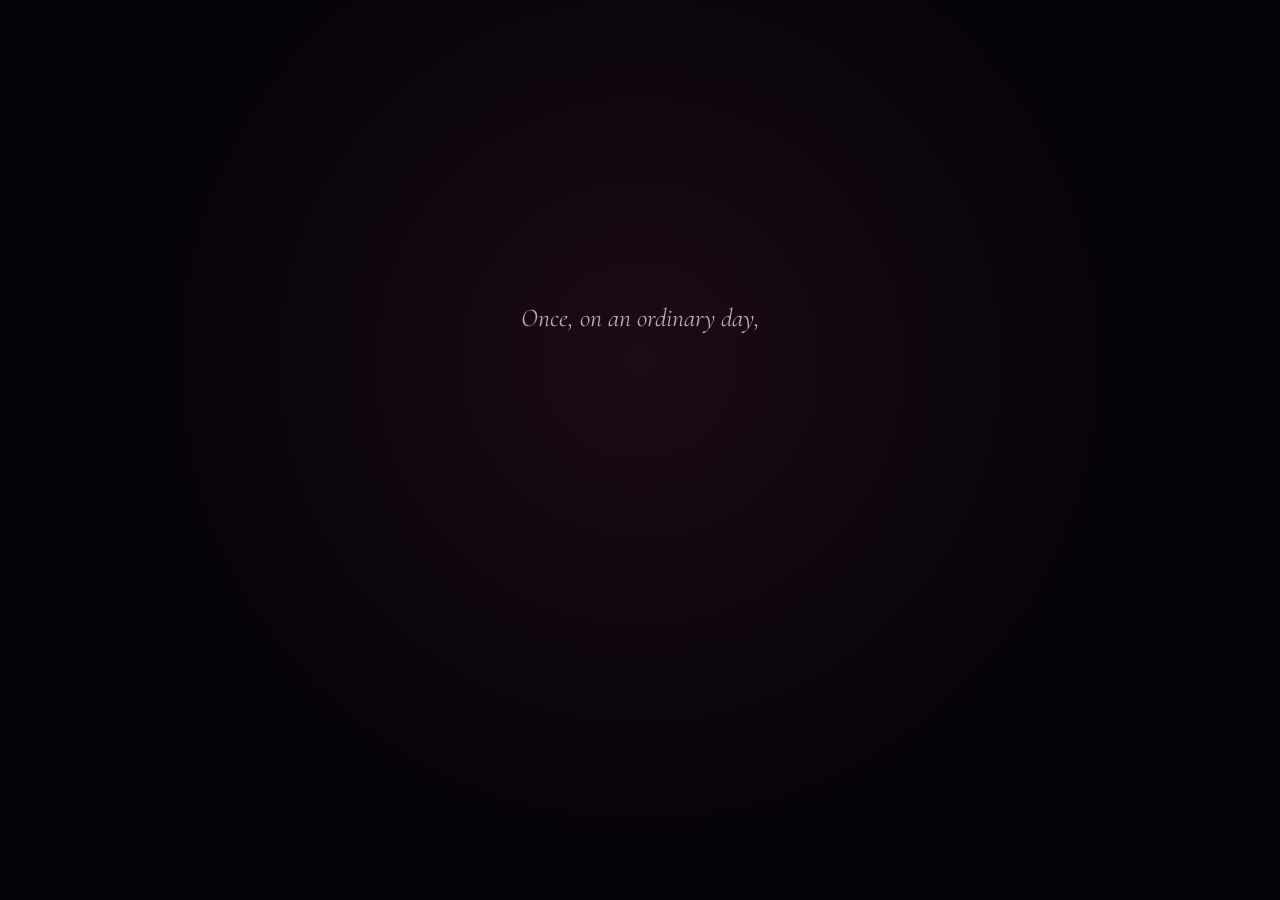
==== commit 8761b133: "Adding new changes" ====
--- a/index.html
+++ b/index.html
@@ -21,13 +21,6 @@
 <div class="cursor-glow" id="cursorGlow" aria-hidden="true"></div>
 <div class="balloons" id="balloons" aria-hidden="true"></div>
 <div class="floaters" id="floaters" aria-hidden="true"></div>
-
-<div class="controls">
-  <button id="themeToggle" class="ctrl-btn" aria-label="Toggle theme" title="Toggle theme">
-    <svg class="icon icon-sun" viewBox="0 0 24 24"><circle cx="12" cy="12" r="4.5" stroke="currentColor" stroke-width="1.6" fill="none"/><g stroke="currentColor" stroke-width="1.6" stroke-linecap="round"><line x1="12" y1="1.5" x2="12" y2="4"/><line x1="12" y1="20" x2="12" y2="22.5"/><line x1="1.5" y1="12" x2="4" y2="12"/><line x1="20" y1="12" x2="22.5" y2="12"/><line x1="4.5" y1="4.5" x2="6.2" y2="6.2"/><line x1="17.8" y1="17.8" x2="19.5" y2="19.5"/><line x1="4.5" y1="19.5" x2="6.2" y2="17.8"/><line x1="17.8" y1="6.2" x2="19.5" y2="4.5"/></g></svg>
-    <svg class="icon icon-moon" viewBox="0 0 24 24" hidden><path d="M20 14.5A8.5 8.5 0 0 1 9.5 4 8.5 8.5 0 1 0 20 14.5Z" stroke="currentColor" stroke-width="1.6" fill="none" stroke-linejoin="round"/></svg>
-  </button>
-</div>
 
 <audio id="bgm" loop preload="none">
   <source src="assets/audio/song.mp3" type="audio/mpeg">
@@ -98,16 +91,14 @@
 
 <!-- ============ 2 · CELEBRATION ============ -->
 <section id="celebrate" class="celebrate slide" hidden>
-  <div class="cel-rays" aria-hidden="true"></div>
+  <div class="cel-stars" id="celStars" aria-hidden="true"></div>
   <div class="cel-halo" aria-hidden="true"></div>
   <div class="cel-inner" id="celInner">
-    <p class="cel-eyebrow">✦ &nbsp;it's your day&nbsp; ✦</p>
+    <p class="cel-eyebrow">it's your day</p>
     <h1 class="cel-title" id="celTitle" data-text="HAPPY BIRTHDAY" aria-label="Happy Birthday"></h1>
     <div class="cel-name">Piu</div>
 
     <div class="age-badge" id="ageBadge">
-      <span class="age-ring"></span>
-      <span class="age-ring age-ring-2"></span>
       <span class="age-shock" aria-hidden="true"></span>
 
       <span class="age-locket" aria-label="23">
@@ -118,12 +109,57 @@
       </span>
 
       <span class="age-sparkle s1">✦</span>
-      <span class="age-sparkle s2">✦</span>
-      <span class="age-sparkle s3">✦</span>
-      <span class="age-sparkle s4">✧</span>
+      <span class="age-sparkle s2">✧</span>
     </div>
 
     <p class="age-caption" id="ageCaption">twenty&#8209;two, retired. twenty&#8209;three looks unfairly good on you.</p>
+
+    <div class="cel-bouquet" id="celBouquet" hidden>
+      <svg class="bouquet" viewBox="0 0 220 260" aria-hidden="true">
+        <defs>
+          <linearGradient id="stemG" x1="0" y1="0" x2="0" y2="1">
+            <stop offset="0%" stop-color="#8CAA6E"/><stop offset="100%" stop-color="#5C7A46"/>
+          </linearGradient>
+          <radialGradient id="budG" cx="35%" cy="30%">
+            <stop offset="0%" stop-color="#D8C6EE"/><stop offset="55%" stop-color="#A98BE0"/><stop offset="100%" stop-color="#7B5EA7"/>
+          </radialGradient>
+          <linearGradient id="ribbonG" x1="0" y1="0" x2="1" y2="1">
+            <stop offset="0%" stop-color="#F0CE86"/><stop offset="100%" stop-color="#D0A143"/>
+          </linearGradient>
+        </defs>
+
+        <g class="bq-stems">
+          <path class="bq-stem s1" d="M110 250 C 104 190, 70 150, 56 96" stroke="url(#stemG)" stroke-width="3.4" fill="none" stroke-linecap="round"/>
+          <path class="bq-stem s2" d="M110 250 C 108 186, 92 140, 86 82"  stroke="url(#stemG)" stroke-width="3.4" fill="none" stroke-linecap="round"/>
+          <path class="bq-stem s3" d="M110 250 C 110 184, 110 132, 110 70" stroke="url(#stemG)" stroke-width="3.4" fill="none" stroke-linecap="round"/>
+          <path class="bq-stem s4" d="M110 250 C 112 186, 128 140, 134 82" stroke="url(#stemG)" stroke-width="3.4" fill="none" stroke-linecap="round"/>
+          <path class="bq-stem s5" d="M110 250 C 116 190, 150 150, 164 96" stroke="url(#stemG)" stroke-width="3.4" fill="none" stroke-linecap="round"/>
+
+          <g class="bq-sprig sp1">
+            <ellipse cx="56" cy="96" rx="4.6" ry="8" fill="url(#budG)"/><ellipse cx="50" cy="104" rx="4" ry="7" fill="url(#budG)"/><ellipse cx="61" cy="107" rx="4" ry="7" fill="url(#budG)"/>
+            <ellipse cx="53" cy="88" rx="3.6" ry="6.4" fill="url(#budG)"/><ellipse cx="60" cy="89" rx="3.6" ry="6.4" fill="url(#budG)"/>
+          </g>
+          <g class="bq-sprig sp2">
+            <ellipse cx="86" cy="82" rx="4.8" ry="8.4" fill="url(#budG)"/><ellipse cx="80" cy="90" rx="4.2" ry="7.4" fill="url(#budG)"/><ellipse cx="91" cy="92" rx="4.2" ry="7.4" fill="url(#budG)"/>
+            <ellipse cx="83" cy="73" rx="3.8" ry="6.8" fill="url(#budG)"/><ellipse cx="90" cy="74" rx="3.8" ry="6.8" fill="url(#budG)"/>
+          </g>
+          <g class="bq-sprig sp3">
+            <ellipse cx="110" cy="70" rx="5.2" ry="9" fill="url(#budG)"/><ellipse cx="103" cy="78" rx="4.4" ry="7.8" fill="url(#budG)"/><ellipse cx="117" cy="78" rx="4.4" ry="7.8" fill="url(#budG)"/>
+            <ellipse cx="107" cy="59" rx="4" ry="7.2" fill="url(#budG)"/><ellipse cx="114" cy="59" rx="4" ry="7.2" fill="url(#budG)"/>
+          </g>
+          <g class="bq-sprig sp4">
+            <ellipse cx="134" cy="82" rx="4.8" ry="8.4" fill="url(#budG)"/><ellipse cx="128" cy="90" rx="4.2" ry="7.4" fill="url(#budG)"/><ellipse cx="139" cy="92" rx="4.2" ry="7.4" fill="url(#budG)"/>
+            <ellipse cx="131" cy="73" rx="3.8" ry="6.8" fill="url(#budG)"/><ellipse cx="138" cy="74" rx="3.8" ry="6.8" fill="url(#budG)"/>
+          </g>
+          <g class="bq-sprig sp5">
+            <ellipse cx="164" cy="96" rx="4.6" ry="8" fill="url(#budG)"/><ellipse cx="158" cy="104" rx="4" ry="7" fill="url(#budG)"/><ellipse cx="169" cy="107" rx="4" ry="7" fill="url(#budG)"/>
+            <ellipse cx="161" cy="88" rx="3.6" ry="6.4" fill="url(#budG)"/><ellipse cx="168" cy="89" rx="3.6" ry="6.4" fill="url(#budG)"/>
+          </g>
+        </g>
+
+        <path class="bq-ribbon" d="M92 244c-6-10-6-22 0-30 6 8 30 8 36 0 6 8 6 20 0 30" fill="none" stroke="url(#ribbonG)" stroke-width="5" stroke-linecap="round"/>
+      </svg>
+    </div>
 
     <button class="cel-btn" id="celContinue">
       <span>Come see what I made you</span>
@@ -144,147 +180,13 @@
   <button class="int-skip" id="transSkip" aria-label="Continue now">skip</button>
 </section>
 
-<!-- ============ 4 · HER JOURNEY (auto-playing zig-zag slideshow) ============ -->
+<!-- ============ 4 · HER JOURNEY (a cinematic, one-scene-at-a-time story) ============ -->
 <section id="journeySlide" class="journey-slide slide" hidden>
-  <div class="js-head">
-    <p class="hero-eyebrow">two thousand three &nbsp;—&nbsp; the twenty&#8209;fifth of january</p>
-    <h2 class="section-title">Twenty-three years of you</h2>
-  </div>
-
-  <div class="js-stage" id="jsStage">
-    <article class="js-chapter" data-i="1" data-year="2003">
-      <div class="js-photo">
-        <img src="assets/images/journey1.jpg" alt="Piu as a baby"
-             onerror="this.onerror=null;this.src='https://picsum.photos/seed/piu-j1/700/860';">
-        <video class="js-video" playsinline preload="none">
-          <source src="assets/video/journey1.mp4" type="video/mp4">
-        </video>
-        <button class="js-play" aria-label="Watch a little video from 2003">
-          <span class="js-play-ring"></span><span class="js-play-ring r2"></span>
-          <svg class="js-play-icon" viewBox="0 0 24 24" aria-hidden="true"><path d="M8 5v14l11-7z"/></svg>
-        </button>
-      </div>
-      <div class="js-info">
-        <span class="js-year">2003</span>
-        <h3 class="js-title">The Beginning</h3>
-        <p class="js-cap">The day the world quietly rearranged itself around one small, remarkable heartbeat — and got immeasurably better without asking anyone's permission.</p>
-        <p class="js-watch-hint">a little video from this year</p>
-        <button class="js-continue" hidden><span>continue</span><span class="js-continue-arrow">→</span></button>
-      </div>
-    </article>
-
-    <article class="js-chapter" data-i="2" data-year="2008">
-      <div class="js-photo">
-        <img src="assets/images/journey2.jpg" alt="Piu as a little girl"
-             onerror="this.onerror=null;this.src='https://picsum.photos/seed/piu-j2/700/860';">
-        <video class="js-video" playsinline preload="none">
-          <source src="assets/video/journey2.mp4" type="video/mp4">
-        </video>
-        <button class="js-play" aria-label="Watch a little video from 2008">
-          <span class="js-play-ring"></span><span class="js-play-ring r2"></span>
-          <svg class="js-play-icon" viewBox="0 0 24 24" aria-hidden="true"><path d="M8 5v14l11-7z"/></svg>
-        </button>
-      </div>
-      <div class="js-info">
-        <span class="js-year">2008</span>
-        <h3 class="js-title">Small, and Completely in Charge</h3>
-        <p class="js-cap">Tiny hands, enormous opinions, and a smile that already knew exactly what it was doing. Some things, it turns out, you're simply born knowing.</p>
-        <p class="js-watch-hint">a little video from this year</p>
-        <button class="js-continue" hidden><span>continue</span><span class="js-continue-arrow">→</span></button>
-      </div>
-    </article>
-
-    <article class="js-chapter" data-i="3" data-year="2014">
-      <div class="js-photo">
-        <img src="assets/images/journey3.jpg" alt="Piu during school years"
-             onerror="this.onerror=null;this.src='https://picsum.photos/seed/piu-j3/700/860';">
-        <video class="js-video" playsinline preload="none">
-          <source src="assets/video/journey3.mp4" type="video/mp4">
-        </video>
-        <button class="js-play" aria-label="Watch a little video from 2014">
-          <span class="js-play-ring"></span><span class="js-play-ring r2"></span>
-          <svg class="js-play-icon" viewBox="0 0 24 24" aria-hidden="true"><path d="M8 5v14l11-7z"/></svg>
-        </button>
-      </div>
-      <div class="js-info">
-        <span class="js-year">2014</span>
-        <h3 class="js-title">School Days</h3>
-        <p class="js-cap">Somewhere between these lessons and this laughter, you were quietly becoming the kindest person I would ever have the extraordinary luck of knowing.</p>
-        <p class="js-watch-hint">a little video from this year</p>
-        <button class="js-continue" hidden><span>continue</span><span class="js-continue-arrow">→</span></button>
-      </div>
-    </article>
-
-    <article class="js-chapter" data-i="4" data-year="2021">
-      <div class="js-photo">
-        <img src="assets/images/journey4.jpg" alt="Piu during the pandemic years"
-             onerror="this.onerror=null;this.src='https://picsum.photos/seed/piu-j4/700/860';">
-        <video class="js-video" playsinline preload="none">
-          <source src="assets/video/journey4.mp4" type="video/mp4">
-        </video>
-        <button class="js-play" aria-label="Watch a little video from 2021">
-          <span class="js-play-ring"></span><span class="js-play-ring r2"></span>
-          <svg class="js-play-icon" viewBox="0 0 24 24" aria-hidden="true"><path d="M8 5v14l11-7z"/></svg>
-        </button>
-      </div>
-      <div class="js-info">
-        <span class="js-year">2021</span>
-        <h3 class="js-title">The World Went Quiet</h3>
-        <p class="js-cap">Everything paused that year — the noise, the plans, the certainty. You didn't. You kept growing, gently, into exactly who you were always meant to become.</p>
-        <p class="js-watch-hint">a little video from this year</p>
-        <button class="js-continue" hidden><span>continue</span><span class="js-continue-arrow">→</span></button>
-      </div>
-    </article>
-
-    <article class="js-chapter" data-i="5" data-year="2023">
-      <div class="js-photo">
-        <img src="assets/images/journey5.jpg" alt="Piu in college"
-             onerror="this.onerror=null;this.src='https://picsum.photos/seed/piu-j5/700/860';">
-        <video class="js-video" playsinline preload="none">
-          <source src="assets/video/journey5.mp4" type="video/mp4">
-        </video>
-        <button class="js-play" aria-label="Watch a little video from 2023">
-          <span class="js-play-ring"></span><span class="js-play-ring r2"></span>
-          <svg class="js-play-icon" viewBox="0 0 24 24" aria-hidden="true"><path d="M8 5v14l11-7z"/></svg>
-        </button>
-      </div>
-      <div class="js-info">
-        <span class="js-year">2023</span>
-        <h3 class="js-title">Golden College Days</h3>
-        <p class="js-cap">Late nights, louder laughter, a thousand small adventures — the years quietly writing the story of the woman I would one day fall hopelessly, entirely for.</p>
-        <p class="js-watch-hint">a little video from this year</p>
-        <button class="js-continue" hidden><span>continue</span><span class="js-continue-arrow">→</span></button>
-      </div>
-    </article>
-
-    <article class="js-chapter" data-i="6" data-year="25 January 2026">
-      <div class="js-photo">
-        <img src="assets/images/journey6.jpg" alt="The day we met"
-             onerror="this.onerror=null;this.src='https://picsum.photos/seed/piu-j6/700/860';">
-        <video class="js-video" playsinline preload="none">
-          <source src="assets/video/journey6.mp4" type="video/mp4">
-        </video>
-        <button class="js-play" aria-label="Watch a little video from the day we met">
-          <span class="js-play-ring"></span><span class="js-play-ring r2"></span>
-          <svg class="js-play-icon" viewBox="0 0 24 24" aria-hidden="true"><path d="M8 5v14l11-7z"/></svg>
-        </button>
-      </div>
-      <div class="js-info">
-        <span class="js-year">25th January, 2026</span>
-        <h3 class="js-title">The Day You Walked In</h3>
-        <p class="js-cap">An ordinary Sunday, and then — quite without warning — my whole life quietly rearranged itself around you. Months later, I still haven't worked out how I got this lucky.</p>
-        <p class="js-watch-hint">a little video from this day</p>
-        <button class="js-continue" hidden><span>continue</span><span class="js-continue-arrow">→</span></button>
-      </div>
-    </article>
-  </div>
-
+  <div class="js-cinema" id="jsCinema"></div>
   <div class="js-dots" id="jsDots" aria-hidden="true">
     <span class="js-dot"></span><span class="js-dot"></span><span class="js-dot"></span>
     <span class="js-dot"></span><span class="js-dot"></span><span class="js-dot"></span>
   </div>
-
-  <button class="int-skip js-skip" id="jsSkip" aria-label="Continue now">skip</button>
 </section>
 
 <!-- ============ 5 · MAKE A WISH ============ -->
@@ -295,7 +197,6 @@
   <div class="cake-stage" id="cakeStage">
     <span class="cake-spotlight" aria-hidden="true"></span>
     <span class="wish-dust" id="wishDust" aria-hidden="true"></span>
-    <div class="wish-popup" id="wishPopup" hidden><p id="wishPopupText"></p></div>
 
     <div class="wish-orbs" aria-hidden="true">
       <span class="w-orb o1"></span>
@@ -311,55 +212,54 @@
     <div class="wind-streaks" aria-hidden="true"><span></span><span></span><span></span></div>
 
     <button class="cake-btn" id="cakeBtn" aria-label="Press and hold to blow out the candles" disabled>
+      <span class="cake-lighter" id="cakeLighter" aria-hidden="true">
+        <span class="lighter-spark s1"></span>
+        <span class="lighter-spark s2"></span>
+        <span class="lighter-spark s3"></span>
+      </span>
+      <span class="cake-blowflash c1" aria-hidden="true"></span>
+      <span class="cake-blowflash c2" aria-hidden="true"></span>
       <svg class="cake-svg" viewBox="0 0 240 250" role="img" aria-label="Birthday cake with number 23 candles">
         <defs>
-          <linearGradient id="tierA" x1="0" y1="0" x2="0" y2="1">
-            <stop offset="0%" stop-color="#FCE7F0"/><stop offset="100%" stop-color="#D98CB0"/>
-          </linearGradient>
-          <linearGradient id="tierB" x1="0" y1="0" x2="0" y2="1">
-            <stop offset="0%" stop-color="#FBEBDC"/><stop offset="100%" stop-color="#DCAE86"/>
-          </linearGradient>
-          <linearGradient id="plateG" x1="0" y1="0" x2="1" y2="0">
-            <stop offset="0%" stop-color="#8A6BB0"/><stop offset="50%" stop-color="#E8CE93"/><stop offset="100%" stop-color="#8A6BB0"/>
+          <linearGradient id="tierWine" x1="0" y1="0" x2="0" y2="1">
+            <stop offset="0%" stop-color="#A5637F"/><stop offset="100%" stop-color="#4A2138"/>
+          </linearGradient>
+          <linearGradient id="tierGold" x1="0" y1="0" x2="0" y2="1">
+            <stop offset="0%" stop-color="#F0DFB8"/><stop offset="100%" stop-color="#C9A366"/>
+          </linearGradient>
+          <linearGradient id="trimGold" x1="0" y1="0" x2="1" y2="0">
+            <stop offset="0%" stop-color="#B9873A"/><stop offset="50%" stop-color="#FFE3A3"/><stop offset="100%" stop-color="#B9873A"/>
           </linearGradient>
           <linearGradient id="candleG" x1="0" y1="0" x2="0" y2="1">
-            <stop offset="0%" stop-color="#FFF6FA"/><stop offset="100%" stop-color="#E7B6CE"/>
+            <stop offset="0%" stop-color="#FFF3D6"/><stop offset="100%" stop-color="#E3C077"/>
           </linearGradient>
         </defs>
 
         <g class="candles" id="candles">
           <g class="candle" transform="translate(101,0)">
             <text class="num-candle" x="0" y="78" text-anchor="middle">2</text>
-            <line class="wick" x1="0" y1="35" x2="0" y2="42" stroke="#4A3628" stroke-width="1.8"/>
+            <line class="wick" x1="0" y1="35" x2="0" y2="42" stroke="#4A3628" stroke-width="1.5"/>
             <g class="flame"><ellipse cx="0" cy="29" rx="4.9" ry="7.8" fill="#FFC46B"/><ellipse cx="0" cy="30.6" rx="2.4" ry="4.4" fill="#FFF6D6"/></g>
             <g class="smoke"><circle cx="0" cy="27" r="3" fill="#cfc6c0"/></g>
           </g>
           <g class="candle" transform="translate(139,0)">
             <text class="num-candle" x="0" y="78" text-anchor="middle">3</text>
-            <line class="wick" x1="0" y1="35" x2="0" y2="42" stroke="#4A3628" stroke-width="1.8"/>
+            <line class="wick" x1="0" y1="35" x2="0" y2="42" stroke="#4A3628" stroke-width="1.5"/>
             <g class="flame"><ellipse cx="0" cy="29" rx="4.9" ry="7.8" fill="#FFC46B"/><ellipse cx="0" cy="30.6" rx="2.4" ry="4.4" fill="#FFF6D6"/></g>
             <g class="smoke"><circle cx="0" cy="27" r="3" fill="#cfc6c0"/></g>
           </g>
         </g>
 
-        <rect x="80" y="78" width="80" height="42" rx="9" fill="url(#tierA)"/>
-        <path d="M80 88c9 0 9 10 18 10s9-10 18-10 9 10 18 10 9-10 18-10 8 8 8 8v-10H80z" fill="#FFF8F1" opacity=".95"/>
-
-        <rect x="62" y="120" width="116" height="42" rx="10" fill="url(#tierB)"/>
-        <path d="M62 128c10 0 10 10 20 10s10-10 20-10 10 10 20 10 10-10 20-10 10 10 16 10v-10H62z" fill="#FFF8F1" opacity=".95"/>
-        <g class="cake-dots">
-          <circle cx="84" cy="148" r="2.8"/><circle cx="108" cy="152" r="2.8"/>
-          <circle cx="132" cy="148" r="2.8"/><circle cx="156" cy="152" r="2.8"/>
-        </g>
-
-        <rect x="44" y="162" width="152" height="46" rx="11" fill="url(#tierA)"/>
-        <path d="M44 170c10 0 10 11 21 11s11-11 21-11 11 11 21 11 11-11 21-11 11 11 21 11 11-11 24-11v-9H44z" fill="#FFF8F1" opacity=".95"/>
-        <g class="cake-dots">
-          <circle cx="70" cy="192" r="3.1"/><circle cx="100" cy="196" r="3.1"/>
-          <circle cx="130" cy="192" r="3.1"/><circle cx="160" cy="196" r="3.1"/>
-        </g>
-
-        <ellipse cx="120" cy="210" rx="98" ry="9" fill="url(#plateG)"/>
+        <rect x="80" y="78" width="80" height="42" rx="4" fill="url(#tierWine)"/>
+        <rect x="80" y="78" width="80" height="2.4" rx="1.2" fill="url(#trimGold)"/>
+
+        <rect x="62" y="120" width="116" height="42" rx="4" fill="url(#tierGold)"/>
+        <rect x="62" y="120" width="116" height="2.4" rx="1.2" fill="url(#trimGold)"/>
+
+        <rect x="44" y="162" width="152" height="46" rx="5" fill="url(#tierWine)"/>
+        <rect x="44" y="162" width="152" height="2.4" rx="1.2" fill="url(#trimGold)"/>
+
+        <ellipse cx="120" cy="210" rx="98" ry="6" fill="none" stroke="url(#trimGold)" stroke-width="2.2"/>
       </svg>
       <span class="cake-glow" id="cakeGlow" aria-hidden="true"></span>
     </button>
@@ -373,173 +273,52 @@
 
 <!-- ============ 6 · FIVE LITTLE SECRETS ============ -->
 <section id="cardsSlide" class="cards-slide slide" hidden>
+  <div class="secrets-stars" id="secretsStars" aria-hidden="true"></div>
+  <p class="secrets-eyebrow" id="secretsEyebrow">secret 1 of 5</p>
   <h2 class="section-title">Five little secrets</h2>
-  <p class="section-sub">scratch each card to open your surprise —
-    <span id="progressCount">0</span> of 5 found</p>
-  <div class="progress-rail"><div class="progress-rail-fill" id="progressFill"></div></div>
-
-  <div class="card-grid" id="cardGrid">
-
-    <div class="scard" data-card="1" tabindex="0" role="button" aria-label="How We Met — tap to reveal">
-      <div class="scard-inner">
-        <div class="scard-face scard-front">
-          <span class="scard-orn" aria-hidden="true">✦</span>
-          <span class="scard-icon">💌</span>
-          <span class="scard-label">How We Met</span>
-          <span class="scard-tap">opening…</span>
-        </div>
-        <div class="scard-face scard-back">
-          <div class="scard-prize"><span class="scard-prize-icon">💌</span><span class="scard-prize-title">How We Met</span></div>
-          <div class="scratch-shine" aria-hidden="true"></div>
-          <canvas class="scratch"></canvas>
+  <div class="secrets-stage" id="secretsStage"></div>
+  <div class="js-dots secrets-dots" id="secretsDots" aria-hidden="true">
+    <span class="js-dot"></span><span class="js-dot"></span><span class="js-dot"></span>
+    <span class="js-dot"></span><span class="js-dot"></span>
+  </div>
+</section>
+
+<!-- ============ 7 · FOR YOU (a birthday video message) ============ -->
+<section id="finalSlide" class="final-slide slide" hidden>
+  <div class="final-stars" id="finalStars" aria-hidden="true"></div>
+  <div class="final-stage" id="finalStage">
+    <h2 class="section-title">For You, Piu</h2>
+    <p class="section-sub" id="finalSub">one last thing, before we go</p>
+
+    <div class="secrets-stage">
+      <div class="scard scard-grand" data-card="final" tabindex="0" role="button" aria-label="For You — tap to reveal">
+        <div class="scard-inner">
+          <div class="scard-face scard-front">
+            <span class="scard-orn" aria-hidden="true">✦</span>
+            <span class="scard-icon">🎁</span>
+            <span class="scard-label">For You</span>
+            <span class="scard-tap">opening…</span>
+          </div>
+          <div class="scard-face scard-back">
+            <div class="scard-prize"><span class="scard-prize-icon">🎁</span><span class="scard-prize-title">For You</span></div>
+            <div class="scratch-shine" aria-hidden="true"></div>
+            <canvas class="scratch"></canvas>
+          </div>
         </div>
       </div>
     </div>
-
-    <div class="scard" data-card="2" tabindex="0" role="button" aria-label="What I Love About You — tap to reveal">
-      <div class="scard-inner">
-        <div class="scard-face scard-front">
-          <span class="scard-orn" aria-hidden="true">✦</span>
-          <span class="scard-icon">💕</span>
-          <span class="scard-label">What I Love<br>About You</span>
-          <span class="scard-tap">opening…</span>
-        </div>
-        <div class="scard-face scard-back">
-          <div class="scard-prize"><span class="scard-prize-icon">💕</span><span class="scard-prize-title">What I Love About You</span></div>
-          <div class="scratch-shine" aria-hidden="true"></div>
-          <canvas class="scratch"></canvas>
-        </div>
-      </div>
-    </div>
-
-    <div class="scard" data-card="3" tabindex="0" role="button" aria-label="Our Favourite Memories — tap to reveal">
-      <div class="scard-inner">
-        <div class="scard-face scard-front">
-          <span class="scard-orn" aria-hidden="true">✦</span>
-          <span class="scard-icon">📸</span>
-          <span class="scard-label">Our Favourite<br>Memories</span>
-          <span class="scard-tap">opening…</span>
-        </div>
-        <div class="scard-face scard-back">
-          <div class="scard-prize"><span class="scard-prize-icon">📸</span><span class="scard-prize-title">Our Favourite Memories</span></div>
-          <div class="scratch-shine" aria-hidden="true"></div>
-          <canvas class="scratch"></canvas>
-        </div>
-      </div>
-    </div>
-
-    <div class="scard" data-card="4" tabindex="0" role="button" aria-label="A Promise For Us — tap to reveal">
-      <div class="scard-inner">
-        <div class="scard-face scard-front">
-          <span class="scard-orn" aria-hidden="true">✦</span>
-          <span class="scard-icon">🤍</span>
-          <span class="scard-label">A Promise<br>For Us</span>
-          <span class="scard-tap">opening…</span>
-        </div>
-        <div class="scard-face scard-back">
-          <div class="scard-prize"><span class="scard-prize-icon">🤍</span><span class="scard-prize-title">A Promise For Us</span></div>
-          <div class="scratch-shine" aria-hidden="true"></div>
-          <canvas class="scratch"></canvas>
-        </div>
-      </div>
-    </div>
-
-    <div class="scard" data-card="5" tabindex="0" role="button" aria-label="Our Journey Ahead — tap to reveal">
-      <div class="scard-inner">
-        <div class="scard-face scard-front">
-          <span class="scard-orn" aria-hidden="true">✦</span>
-          <span class="scard-icon">⏳</span>
-          <span class="scard-label">Our Journey<br>Ahead</span>
-          <span class="scard-tap">opening…</span>
-        </div>
-        <div class="scard-face scard-back">
-          <div class="scard-prize"><span class="scard-prize-icon">⏳</span><span class="scard-prize-title">Our Journey Ahead</span></div>
-          <div class="scratch-shine" aria-hidden="true"></div>
-          <canvas class="scratch"></canvas>
-        </div>
-      </div>
-    </div>
-  </div>
-</section>
-
-<!-- ============ 7 · FINAL SURPRISE (also a scratch card) ============ -->
-<section id="finalSlide" class="final-slide slide" hidden>
-  <h2 class="section-title">The Final Surprise</h2>
-  <p class="section-sub" id="finalSub">the one I saved for last</p>
-
-  <div class="card-grid final-grid">
-    <div class="scard scard-grand" data-card="final" tabindex="0" role="button" aria-label="Final Surprise — tap to reveal">
-      <div class="scard-inner">
-        <div class="scard-face scard-front">
-          <span class="scard-orn" aria-hidden="true">✦</span>
-          <span class="scard-icon">🎁</span>
-          <span class="scard-label">Final Surprise</span>
-          <span class="scard-tap">opening…</span>
-        </div>
-        <div class="scard-face scard-back">
-          <div class="scard-prize"><span class="scard-prize-icon">🎁</span><span class="scard-prize-title">Final Surprise</span></div>
-          <div class="scratch-shine" aria-hidden="true"></div>
-          <canvas class="scratch"></canvas>
-        </div>
-      </div>
-    </div>
-  </div>
-
+  </div>
 </section>
 
 <!-- ============ 8 · ONE MORE THING (a real box, a real watch) ============ -->
 <section id="boxSlide" class="box-slide slide" hidden>
+  <div class="box-stars" id="boxStars" aria-hidden="true"></div>
   <div id="boxStage" class="box-stage"></div>
 </section>
 
 <!-- ============ 9 · THE ENDING ============ -->
 <section id="endingSlide" class="ending-slide slide" hidden>
   <div class="ending-petals" id="endingPetals" aria-hidden="true"></div>
-
-  <svg class="bouquet" viewBox="0 0 220 260" aria-hidden="true">
-    <defs>
-      <linearGradient id="stemG" x1="0" y1="0" x2="0" y2="1">
-        <stop offset="0%" stop-color="#8CAA6E"/><stop offset="100%" stop-color="#5C7A46"/>
-      </linearGradient>
-      <radialGradient id="budG" cx="35%" cy="30%">
-        <stop offset="0%" stop-color="#D8C6EE"/><stop offset="55%" stop-color="#A98BE0"/><stop offset="100%" stop-color="#7B5EA7"/>
-      </radialGradient>
-      <linearGradient id="ribbonG" x1="0" y1="0" x2="1" y2="1">
-        <stop offset="0%" stop-color="#F0CE86"/><stop offset="100%" stop-color="#D0A143"/>
-      </linearGradient>
-    </defs>
-
-    <g class="bq-stems">
-      <path class="bq-stem s1" d="M110 250 C 104 190, 70 150, 56 96" stroke="url(#stemG)" stroke-width="3.4" fill="none" stroke-linecap="round"/>
-      <path class="bq-stem s2" d="M110 250 C 108 186, 92 140, 86 82"  stroke="url(#stemG)" stroke-width="3.4" fill="none" stroke-linecap="round"/>
-      <path class="bq-stem s3" d="M110 250 C 110 184, 110 132, 110 70" stroke="url(#stemG)" stroke-width="3.4" fill="none" stroke-linecap="round"/>
-      <path class="bq-stem s4" d="M110 250 C 112 186, 128 140, 134 82" stroke="url(#stemG)" stroke-width="3.4" fill="none" stroke-linecap="round"/>
-      <path class="bq-stem s5" d="M110 250 C 116 190, 150 150, 164 96" stroke="url(#stemG)" stroke-width="3.4" fill="none" stroke-linecap="round"/>
-
-      <g class="bq-sprig sp1">
-        <ellipse cx="56" cy="96" rx="4.6" ry="8" fill="url(#budG)"/><ellipse cx="50" cy="104" rx="4" ry="7" fill="url(#budG)"/><ellipse cx="61" cy="107" rx="4" ry="7" fill="url(#budG)"/>
-        <ellipse cx="53" cy="88" rx="3.6" ry="6.4" fill="url(#budG)"/><ellipse cx="60" cy="89" rx="3.6" ry="6.4" fill="url(#budG)"/>
-      </g>
-      <g class="bq-sprig sp2">
-        <ellipse cx="86" cy="82" rx="4.8" ry="8.4" fill="url(#budG)"/><ellipse cx="80" cy="90" rx="4.2" ry="7.4" fill="url(#budG)"/><ellipse cx="91" cy="92" rx="4.2" ry="7.4" fill="url(#budG)"/>
-        <ellipse cx="83" cy="73" rx="3.8" ry="6.8" fill="url(#budG)"/><ellipse cx="90" cy="74" rx="3.8" ry="6.8" fill="url(#budG)"/>
-      </g>
-      <g class="bq-sprig sp3">
-        <ellipse cx="110" cy="70" rx="5.2" ry="9" fill="url(#budG)"/><ellipse cx="103" cy="78" rx="4.4" ry="7.8" fill="url(#budG)"/><ellipse cx="117" cy="78" rx="4.4" ry="7.8" fill="url(#budG)"/>
-        <ellipse cx="107" cy="59" rx="4" ry="7.2" fill="url(#budG)"/><ellipse cx="114" cy="59" rx="4" ry="7.2" fill="url(#budG)"/>
-      </g>
-      <g class="bq-sprig sp4">
-        <ellipse cx="134" cy="82" rx="4.8" ry="8.4" fill="url(#budG)"/><ellipse cx="128" cy="90" rx="4.2" ry="7.4" fill="url(#budG)"/><ellipse cx="139" cy="92" rx="4.2" ry="7.4" fill="url(#budG)"/>
-        <ellipse cx="131" cy="73" rx="3.8" ry="6.8" fill="url(#budG)"/><ellipse cx="138" cy="74" rx="3.8" ry="6.8" fill="url(#budG)"/>
-      </g>
-      <g class="bq-sprig sp5">
-        <ellipse cx="164" cy="96" rx="4.6" ry="8" fill="url(#budG)"/><ellipse cx="158" cy="104" rx="4" ry="7" fill="url(#budG)"/><ellipse cx="169" cy="107" rx="4" ry="7" fill="url(#budG)"/>
-        <ellipse cx="161" cy="88" rx="3.6" ry="6.4" fill="url(#budG)"/><ellipse cx="168" cy="89" rx="3.6" ry="6.4" fill="url(#budG)"/>
-      </g>
-    </g>
-
-    <path class="bq-ribbon" d="M92 244c-6-10-6-22 0-30 6 8 30 8 36 0 6 8 6 20 0 30" fill="none" stroke="url(#ribbonG)" stroke-width="5" stroke-linecap="round"/>
-  </svg>
 
   <p class="ending-eyebrow">twenty-three, and endlessly loved</p>
   <h2 class="ending-title">Happy Birthday, my Piu</h2>
@@ -552,15 +331,18 @@
   </footer>
 </section>
 
-<!-- ============ 10 · EPILOGUE (fades to a quiet black screen) ============ -->
+<!-- ============ 10 · EPILOGUE (a closing line, then its own "The End", then just black) ============ -->
 <section id="epilogueSlide" class="epilogue slide" hidden>
   <div class="epilogue-stars" id="epilogueStars" aria-hidden="true"></div>
-  <div class="epilogue-inner" id="epilogueInner">
+  <div class="epilogue-wishes" id="epilogueWishes">
     <p class="epilogue-line l1">Wishing you all the very best</p>
     <p class="epilogue-line l2">for this next beautiful chapter of your life.</p>
     <p class="epilogue-line l3">I hope this made you smile — even just a little.</p>
     <p class="epilogue-line l4 accent">I love you, endlessly.</p>
   </div>
+  <div class="epilogue-endmark" id="epilogueEndmark" hidden>
+    <p class="epilogue-end-text">The End.</p>
+  </div>
 </section>
 
 <div class="modal-overlay" id="modalOverlay">
--- a/css/style.css
+++ b/css/style.css
@@ -147,17 +147,6 @@
   100%{ transform: translateY(108vh) translateX(var(--drift-x,40px)) rotate(200deg); opacity:0; }
 }
 
-/* ================= Controls ================= */
-.controls{ position:fixed; top:20px; right:20px; z-index:400; display:flex; gap:10px; }
-.ctrl-btn{
-  width:44px; height:44px; border-radius:50%;
-  border:1px solid var(--line); background: var(--surface); color: var(--gold);
-  display:flex; align-items:center; justify-content:center; cursor:pointer;
-  box-shadow: var(--shadow-soft); transition: transform .3s ease, box-shadow .3s ease;
-}
-.ctrl-btn:hover{ transform: translateY(-2px) scale(1.08); box-shadow: var(--shadow); }
-.ctrl-btn .icon{ width:19px; height:19px; }
-
 /* ================= 0 · PRELUDE ================= */
 .prelude{
   z-index:220; display:flex; align-items:center; justify-content:center; justify-content:safe center;
@@ -318,60 +307,54 @@
   position:fixed; inset:0; z-index:150;
   display:flex; align-items:center; justify-content:center; justify-content:safe center;
   text-align:center; padding:24px;
-  background: radial-gradient(circle at 50% 40%, var(--blob-a), transparent 68%);
+  background:#000;
   overflow-x:hidden; overflow-y:auto;
 }
 .celebrate.fading{ animation: celOut .7s ease forwards; }
 @keyframes celOut{ to{ opacity:0; transform:scale(1.08); filter:blur(8px); pointer-events:none; } }
-.cel-rays{
-  position:absolute; left:50%; top:44%; width:180vmax; height:180vmax; transform:translate(-50%,-50%);
-  background: repeating-conic-gradient(from 0deg, var(--blob-b) 0deg 6deg, transparent 6deg 18deg);
-  opacity:.14; animation: spin 60s linear infinite; pointer-events:none;
-}
-@keyframes spin{ to{ transform: translate(-50%,-50%) rotate(360deg); } }
+
+.cel-stars{ position:absolute; inset:0; overflow:hidden; z-index:0; pointer-events:none; }
+.cel-star{
+  position:absolute; width:2px; height:2px; border-radius:50%;
+  background: var(--gold-soft); opacity:0;
+  animation-name: starTwinkle; animation-timing-function: ease-in-out; animation-iteration-count: infinite;
+}
 
 .cel-inner{ position:relative; z-index:2; max-width:640px; }
-.cel-eyebrow{ font-family: var(--sans); font-weight:300; letter-spacing:.42em; text-transform:uppercase;
-  font-size:.7rem; color: var(--gold); padding-left:.42em;
+.cel-eyebrow{ font-family: var(--sans); font-weight:300; letter-spacing:.5em; text-transform:uppercase;
+  font-size:.7rem; color: var(--gold); padding-left:.5em;
   opacity:0; animation: fadeUp .8s ease .2s forwards; }
 @keyframes fadeUp{ from{ opacity:0; transform:translateY(14px);} to{ opacity:1; transform:none;} }
 
 .cel-title{
   font-family: var(--display); font-weight:500;
-  font-size: clamp(1.9rem,7vw,4.1rem);
-  letter-spacing:.09em; line-height:1.14; margin:14px 0 6px;
+  font-size: clamp(1.9rem,7vw,3.8rem);
+  letter-spacing:.1em; line-height:1.2; margin:18px 0 8px;
   display:flex; flex-wrap:wrap; justify-content:center;
 }
 .cel-title .ch{
-  display:inline-block; opacity:0;
-  background: linear-gradient(180deg, var(--gold-bright), var(--rose));
+  display:inline-block; opacity:0; transform: translateY(14px);
+  background: linear-gradient(100deg, var(--gold-soft), #fff 45%, var(--gold-soft));
   -webkit-background-clip:text; background-clip:text; color:transparent;
-  animation: dropIn .7s cubic-bezier(.2,1.4,.35,1) forwards;
+  animation: chFadeUp .75s cubic-bezier(.2,.8,.25,1) forwards;
 }
 .word{ display:inline-flex; }
 .space{ display:inline-block; width:.32em; }
-@keyframes dropIn{
-  0%{ opacity:0; transform: translateY(-60px) rotate(-14deg) scale(.6); }
-  70%{ opacity:1; transform: translateY(6px) rotate(3deg) scale(1.06); }
-  100%{ opacity:1; transform:none; }
-}
+@keyframes chFadeUp{ to{ opacity:1; transform:none; } }
 .cel-name{
-  font-family: var(--signature); font-size: clamp(3rem,10vw,4.8rem); line-height:1.15;
-  color: var(--rose); margin-bottom:6px; opacity:0; animation: fadeUp .9s ease 1.1s forwards;
-}
-
-/* ---- 22 → 23: a locket that opens ---- */
+  font-family: var(--signature); font-size: clamp(2.8rem,9vw,4.4rem); line-height:1.15;
+  color: var(--rose); margin-bottom:10px; opacity:0; animation: fadeUp 1s ease 1.2s forwards;
+}
+
+/* ---- 22 → 23: a locket that opens, alone on stage — nothing spinning
+   or competing around it ---- */
 .age-badge{
   position:relative; width: clamp(150px,42vw,196px); height: clamp(150px,42vw,196px);
-  margin:14px auto 8px; display:flex; align-items:center; justify-content:center;
+  margin:22px auto 14px; display:flex; align-items:center; justify-content:center;
   perspective: 900px;
-  opacity:0; animation: popIn 1s cubic-bezier(.2,1.5,.35,1) 1.35s forwards;
-}
-@keyframes popIn{ 0%{ opacity:0; transform:scale(.3) rotate(-25deg);} 60%{ opacity:1; transform:scale(1.12) rotate(6deg);} 100%{ opacity:1; transform:none;} }
-
-.age-ring{ position:absolute; inset:0; border-radius:50%; border:2px dashed var(--gold); opacity:.55; animation: spinSlow 14s linear infinite; }
-.age-ring-2{ inset:14px; border:1px solid var(--rose); opacity:.4; animation: spinSlow 9s linear infinite reverse; }
-@keyframes spinSlow{ to{ transform: rotate(360deg); } }
+  opacity:0; animation: popIn 1s cubic-bezier(.2,1.5,.35,1) 1.5s forwards;
+}
+@keyframes popIn{ 0%{ opacity:0; transform:scale(.7);} 100%{ opacity:1; transform:none;} }
 
 .age-locket{ position:relative; width:100%; height:100%; z-index:2; filter: drop-shadow(0 10px 30px rgba(226,83,127,.35)); }
 
@@ -425,37 +408,37 @@
 }
 .age-badge.opening .locket-seam{ opacity:0; }
 
-/* light ring that snaps out the moment the locket lands open */
+/* a soft ring of light that snaps out the moment the locket lands open —
+   understated, one clean pulse rather than a burst of ornament */
 .age-shock{
   position:absolute; left:50%; top:50%; width:20px; height:20px;
   transform:translate(-50%,-50%); border-radius:50%; opacity:0; pointer-events:none;
-  border:2px solid var(--gold-bright); z-index:5;
-}
-.age-badge.landed .age-shock{ animation: ageShock .95s cubic-bezier(.2,.8,.3,1) forwards; }
+  border:1.5px solid var(--gold-bright); z-index:5;
+}
+.age-badge.landed .age-shock{ animation: ageShock 1.1s cubic-bezier(.2,.8,.3,1) forwards; }
 @keyframes ageShock{
-  0%{ width:20px; height:20px; opacity:.95; border-width:3px; }
-  100%{ width:300px; height:300px; opacity:0; border-width:1px; }
-}
-
-.age-sparkle{ position:absolute; color: var(--gold-bright); font-size:1.1rem; opacity:0; animation: twinkle 2.4s ease-in-out infinite; }
-.age-sparkle.s1{ top:4%; right:14%; animation-delay:.2s; }
-.age-sparkle.s2{ bottom:10%; left:8%; animation-delay:.9s; }
-.age-sparkle.s3{ top:44%; right:-4%; animation-delay:1.5s; }
-.age-sparkle.s4{ top:30%; left:-2%; animation-delay:2s; }
-@keyframes twinkle{ 0%,100%{ opacity:0; transform:scale(.4) rotate(0);} 50%{ opacity:1; transform:scale(1.25) rotate(90deg);} }
-
-/* breathing halo behind the whole celebration */
+  0%{ width:20px; height:20px; opacity:.9; border-width:2px; }
+  100%{ width:260px; height:260px; opacity:0; border-width:1px; }
+}
+
+.age-sparkle{ position:absolute; color: var(--gold-bright); font-size:1rem; opacity:0; animation: twinkle 2.8s ease-in-out infinite; }
+.age-sparkle.s1{ top:2%; right:8%; animation-delay:.3s; }
+.age-sparkle.s2{ bottom:6%; left:4%; animation-delay:1.4s; }
+@keyframes twinkle{ 0%,100%{ opacity:0; transform:scale(.4) rotate(0);} 50%{ opacity:.85; transform:scale(1.15) rotate(90deg);} }
+
+/* a single soft breathing glow behind the whole celebration — warm,
+   not busy */
 .cel-halo{
-  position:absolute; left:50%; top:50%; width:70vmin; height:70vmin;
+  position:absolute; left:50%; top:50%; width:60vmin; height:60vmin;
   transform:translate(-50%,-50%); pointer-events:none; border-radius:50%;
-  background: radial-gradient(circle, rgba(255,110,156,.20), transparent 62%);
+  background: radial-gradient(circle, rgba(240,206,134,.14), transparent 65%);
   filter: blur(30px); animation: haloBreathe 6s ease-in-out infinite;
 }
-@keyframes haloBreathe{ 0%,100%{ transform:translate(-50%,-50%) scale(1); opacity:.7;} 50%{ transform:translate(-50%,-50%) scale(1.18); opacity:1;} }
+@keyframes haloBreathe{ 0%,100%{ transform:translate(-50%,-50%) scale(1); opacity:.7;} 50%{ transform:translate(-50%,-50%) scale(1.14); opacity:1;} }
 
 .age-caption{
-  font-family: var(--serif); font-style:italic; font-size:1.26rem; color: var(--ink-soft);
-  opacity:0; margin: 6px auto 32px; max-width:440px; line-height:1.6;
+  font-family: var(--serif); font-style:italic; font-size:1.24rem; color: rgba(255,255,255,.78);
+  opacity:0; margin: 10px auto 28px; max-width:440px; line-height:1.65;
 }
 .age-caption.show{ animation: fadeUp .9s ease forwards; }
 
@@ -539,141 +522,142 @@
 }
 .section-sub.breathe{ color: var(--gold); animation: subBreathe 1.8s ease-in-out infinite; }
 @keyframes subBreathe{ 0%,100%{ opacity:.6; } 50%{ opacity:1; } }
-#progressCount{ color: var(--gold-bright); font-style:normal; font-weight:600; }
-
-/* ================= 4 · HER JOURNEY (auto-playing zig-zag slideshow) ================= */
+
+/* ================= 4 · HER JOURNEY (a cinematic story, one scene at a time) ================= */
 .journey-slide{
   z-index:130; display:flex; flex-direction:column; align-items:center; justify-content:center; justify-content:safe center;
-  text-align:center; padding: 60px 24px 90px;
-  background: radial-gradient(circle at 50% 30%, var(--bg-soft), var(--bg) 74%);
+  text-align:center; padding:32px 20px; overflow-x:hidden; overflow-y:auto;
+  background:#000;
 }
 .journey-slide.fading{ animation: intOut .8s ease forwards; }
 
-.js-head{ flex-shrink:0; }
-
-.js-stage{
-  position:relative; width:100%; max-width:980px;
-  height: clamp(360px, 58vh, 560px);
-  margin:44px auto 0;
-}
-.js-chapter{
-  position:absolute; inset:0;
-  display:flex; align-items:center; justify-content:center; gap: clamp(24px,4vw,56px);
-  opacity:0; pointer-events:none;
-  transition: opacity 1s cubic-bezier(.2,.8,.25,1), transform 1s cubic-bezier(.2,.8,.25,1), filter 1s ease;
-  filter: blur(6px);
-}
-/* odd chapters recede left, even recede right — the zig-zag comes from
-   where each one settles TO and FROM as it takes its turn on stage */
-.js-chapter:nth-child(odd){ transform: translateX(-70px) scale(.94); }
-.js-chapter:nth-child(even){ transform: translateX(70px) scale(.94); flex-direction:row-reverse; }
-.js-chapter.active{ opacity:1; pointer-events:auto; transform:none; filter:blur(0); }
-
-.js-photo{
-  flex:0 0 auto; width: clamp(220px,30vw,340px); height: clamp(280px,38vh,420px);
-  border-radius:22px; overflow:hidden; position:relative;
-  border:1px solid var(--gold-soft); box-shadow: var(--shadow); background: var(--rose-soft);
-}
-.js-photo::after{
-  content:''; position:absolute; inset:0; border-radius:22px; pointer-events:none;
-  box-shadow: inset 0 0 0 1px rgba(255,255,255,.08);
-  z-index:3;
-}
-.js-photo img{
-  width:100%; height:100%; object-fit:cover; display:block;
-  transform: scale(1.08); transition: transform 4.5s ease-out, opacity .5s ease;
-}
-.js-chapter.active .js-photo img{ transform: scale(1); }
-.js-chapter.watching .js-photo img{ opacity:0; }
-
-/* ---- the per-chapter video: hidden until she taps play ---- */
-.js-video{
-  position:absolute; inset:0; width:100%; height:100%; object-fit:cover;
-  background:#000; opacity:0; pointer-events:none; transition: opacity .5s ease;
-}
-.js-chapter.watching .js-video{ opacity:1; pointer-events:auto; }
-
-/* ---- the "watch this memory" invitation ---- */
-.js-play{
-  position:absolute; left:50%; top:50%; z-index:4;
-  width: clamp(56px,9vw,68px); height: clamp(56px,9vw,68px);
-  transform:translate(-50%,-50%); border-radius:50%; border:none; cursor:pointer;
-  padding:0; display:flex; align-items:center; justify-content:center;
-  background: radial-gradient(circle at 34% 30%, var(--gold-soft), var(--gold-bright) 72%);
-  box-shadow: 0 12px 28px rgba(0,0,0,.4);
-  opacity:0; pointer-events:none; transition: opacity .5s ease, transform .3s ease;
-}
-.js-chapter.active .js-play{ opacity:1; pointer-events:auto; animation: playPulse 2.6s ease-in-out 1s infinite; }
-.js-chapter.watching .js-play{ opacity:0; pointer-events:none; animation:none; }
-.js-play:hover{ transform:translate(-50%,-50%) scale(1.08); }
-.js-play:active{ transform:translate(-50%,-50%) scale(.96); }
-.js-play-icon{ width:38%; height:38%; fill: var(--plum-deep); margin-left:8%; position:relative; z-index:2; }
-.js-play-ring{
-  position:absolute; inset:-9px; border-radius:50%; border:1.5px solid var(--gold-soft);
-  opacity:0; animation: ringPulse 2.6s ease-out infinite;
-}
-.js-play-ring.r2{ animation-delay:.9s; }
-@keyframes ringPulse{ 0%{ transform:scale(.82); opacity:.85; } 100%{ transform:scale(1.55); opacity:0; } }
-@keyframes playPulse{ 0%,100%{ transform:translate(-50%,-50%) scale(1);} 50%{ transform:translate(-50%,-50%) scale(1.07);} }
-
-.js-info{ max-width:340px; text-align:left; }
-.js-chapter:nth-child(even) .js-info{ text-align:right; }
-.js-year{
-  display:block; font-family: var(--sans); font-weight:300; font-size:.7rem;
-  letter-spacing:.3em; text-transform:uppercase; color: var(--gold); padding-left:.3em;
-  margin-bottom:12px;
-}
-.js-title{
-  font-family: var(--display); font-weight:500; font-size: clamp(1.3rem,2.6vw,1.7rem);
-  line-height:1.3; letter-spacing:.02em; color: var(--plum); margin:0 0 14px;
-}
-.js-cap{ font-family: var(--serif); font-style:italic; font-size: clamp(1.05rem,2vw,1.25rem); line-height:1.55; color: var(--ink-soft); margin:0 0 16px; }
-
-.js-watch-hint{
-  font-family: var(--serif); font-style:italic; font-size:.94rem; color: var(--gold);
-  margin:0 0 16px; opacity:0; max-height:1.6em; overflow:hidden;
-  transition: opacity .5s ease, max-height .5s ease, margin .5s ease;
-}
-.js-chapter.active .js-watch-hint{ opacity:.9; }
-.js-chapter.watching .js-watch-hint{ opacity:0; max-height:0; margin:0; }
-
-.js-continue{
-  display:inline-flex; align-items:center; gap:9px;
-  padding:11px 26px; border-radius:100px; border:1px solid var(--gold); cursor:pointer;
-  background: transparent; color: var(--gold);
-  font-family: var(--sans); font-weight:300; font-size:.68rem; letter-spacing:.18em; text-transform:uppercase;
-  opacity:0; transform: translateY(8px);
-  transition: opacity .5s ease, transform .5s ease, background .3s ease, color .3s ease;
-}
-.js-continue.show{ opacity:1; transform:none; }
-.js-continue:hover{ background: var(--gold); color: var(--bg); }
-.js-continue-arrow{ transition: transform .3s ease; }
-.js-continue:hover .js-continue-arrow{ transform: translateX(4px); }
-
-.js-dots{ display:flex; gap:9px; justify-content:center; margin-top:38px; flex-shrink:0; }
+.js-cinema{ position:relative; width:100%; max-width:640px; display:flex; flex-direction:column; align-items:center; }
+.js-scene{ width:100%; display:flex; flex-direction:column; align-items:center; animation: jsSceneIn .9s cubic-bezier(.2,.8,.25,1) both; }
+@keyframes jsSceneIn{ 0%{ opacity:0; filter:blur(10px); } 100%{ opacity:1; filter:blur(0); } }
+.js-scene.leaving{ animation: jsSceneOut .5s ease forwards; pointer-events:none; }
+@keyframes jsSceneOut{ to{ opacity:0; filter:blur(8px); } }
+
+/* ---- scene 1: the date, alone on black ---- */
+.js-date-scene{ position:relative; padding: clamp(30px,8vh,80px) 0; }
+.js-date-sparkle{ position:absolute; inset:-20% -10%; pointer-events:none; z-index:0; }
+.js-date-sparkle span{
+  position:absolute; width:3px; height:3px; border-radius:50%;
+  background: var(--gold-soft); opacity:0; box-shadow:0 0 6px 1px var(--gold-soft);
+}
+.js-date-scene.lit .js-date-sparkle span{ animation: starTwinkle 2.8s ease-in-out infinite; }
+.js-date-eyebrow{
+  position:relative; z-index:1;
+  font-family: var(--sans); font-weight:300; font-size:.7rem; letter-spacing:.4em; text-transform:uppercase;
+  color: var(--gold); padding-left:.4em; margin:0 0 22px; opacity:0;
+}
+.js-date-eyebrow.show{ animation: fadeUp 1.1s ease forwards; }
+.js-date-year{
+  position:relative; z-index:1;
+  font-family: var(--display); font-weight:500; font-size: clamp(2.6rem,11vw,5.2rem);
+  letter-spacing:.03em; line-height:1.1;
+  background: linear-gradient(100deg, var(--gold-soft), #fff 50%, var(--gold-soft));
+  background-size:220% auto; -webkit-background-clip:text; background-clip:text; color:transparent;
+  opacity:0; transform: scale(.9); filter: blur(10px);
+}
+.js-date-year.show{ animation: jsDateIn 1.4s cubic-bezier(.2,.8,.25,1.1) forwards, shimmer 5s linear infinite 1.4s; }
+@keyframes jsDateIn{ to{ opacity:1; transform:scale(1); filter:blur(0); } }
+.js-date-rule{
+  position:relative; z-index:1;
+  display:block; width:0; height:1px; margin:26px auto 0;
+  background: linear-gradient(90deg, transparent, var(--gold), transparent);
+  transition: width 1.6s cubic-bezier(.2,.8,.25,1);
+}
+.js-date-rule.show{ width:160px; }
+
+/* ---- scene 2 (after the words): her, on video — framed to match the
+   clip's own 16:9 shape exactly, so nothing is ever cropped ---- */
+.js-video-frame{
+  position:relative; width:100%; max-width:640px; aspect-ratio:16/9; border-radius:18px; overflow:hidden;
+  background:#000; box-shadow: 0 30px 80px rgba(0,0,0,.6); border:1px solid rgba(240,206,134,.22);
+  opacity:0; transform: scale(.94); filter: blur(8px);
+}
+.js-video-frame.show{ animation: jsVideoIn 1s cubic-bezier(.2,.8,.25,1.1) forwards; }
+@keyframes jsVideoIn{ to{ opacity:1; transform:scale(1); filter:blur(0); } }
+.js-video-frame-glow{
+  position:absolute; inset:-2px; border-radius:20px; z-index:0; pointer-events:none;
+  box-shadow: 0 0 0 0 rgba(240,206,134,0);
+}
+.js-video-frame.playing .js-video-frame-glow{ animation: jsVideoGlow 3.4s ease-in-out infinite; }
+@keyframes jsVideoGlow{
+  0%,100%{ box-shadow: 0 0 0 0 rgba(240,206,134,0), inset 0 0 20px rgba(240,206,134,.06); }
+  50%{ box-shadow: 0 0 22px 3px rgba(240,206,134,.28), inset 0 0 30px rgba(240,206,134,.12); }
+}
+.js-video-corner{
+  position:absolute; width:20px; height:20px; z-index:2; opacity:.75; pointer-events:none;
+  border-color: var(--gold-soft); border-style:solid; border-width:0;
+}
+.js-video-corner.tl{ top:8px; left:8px; border-top-width:2px; border-left-width:2px; border-radius:6px 0 0 0; }
+.js-video-corner.tr{ top:8px; right:8px; border-top-width:2px; border-right-width:2px; border-radius:0 6px 0 0; }
+.js-video-corner.bl{ bottom:8px; left:8px; border-bottom-width:2px; border-left-width:2px; border-radius:0 0 0 6px; }
+.js-video-corner.br{ bottom:8px; right:8px; border-bottom-width:2px; border-right-width:2px; border-radius:0 0 6px 0; }
+.js-video-el{ position:relative; z-index:1; width:100%; height:100%; object-fit:contain; background:#000; display:block; }
+.js-video-year{
+  position:absolute; top:14px; left:18px; z-index:2;
+  font-family: var(--sans); font-weight:300; font-size:.62rem; letter-spacing:.26em; text-transform:uppercase;
+  color: var(--gold-soft); text-shadow: 0 2px 10px rgba(0,0,0,.7);
+}
+.js-unmute{
+  position:absolute; right:14px; bottom:14px; z-index:2; appearance:none; border:none; cursor:pointer;
+  width:38px; height:38px; border-radius:50%; background: rgba(0,0,0,.55); color:#fff;
+  display:flex; align-items:center; justify-content:center; font-size:1.05rem; backdrop-filter: blur(4px);
+}
+
+/* ---- scene: what it meant ---- */
+.js-cap-scene{ padding:10px 6px 4px; }
+.js-cap-year{
+  font-family: var(--sans); font-weight:300; font-size:.68rem; letter-spacing:.34em; text-transform:uppercase;
+  color: var(--gold); padding-left:.34em; margin:0 0 16px; opacity:0; transform:translateY(10px);
+  transition: opacity .8s ease, transform .8s ease;
+}
+.js-cap-year.show{ opacity:1; transform:none; }
+.js-cap-title{
+  font-family: var(--display); font-weight:500; font-size: clamp(1.5rem,4.4vw,2.1rem);
+  letter-spacing:.02em; color:#fff; margin:0 0 16px;
+  opacity:0; transform:translateY(14px); filter:blur(6px);
+  transition: opacity .9s ease, transform .9s ease, filter .9s ease;
+}
+.js-cap-title.show{ opacity:1; transform:none; filter:blur(0); }
+.js-cap-rule{
+  display:block; width:0; height:1px; margin:0 auto 20px;
+  background: linear-gradient(90deg, transparent, var(--gold), transparent);
+  transition: width 1.3s cubic-bezier(.2,.8,.25,1);
+}
+.js-cap-rule.show{ width:90px; }
+.js-cap-text{
+  font-family: var(--serif); font-style:italic; font-size: clamp(1.12rem,2.6vw,1.34rem); line-height:1.68;
+  color: rgba(255,255,255,.8); max-width:560px; margin:0 0 30px;
+  opacity:0; transform:translateY(14px);
+  transition: opacity 1s ease .1s, transform 1s ease .1s;
+}
+.js-cap-text.show{ opacity:1; transform:none; }
+
+.js-dots{ display:flex; gap:9px; justify-content:center; margin-top:34px; flex-shrink:0; }
 .js-dot{
-  width:7px; height:7px; border-radius:50%; background: var(--line);
+  width:7px; height:7px; border-radius:50%; background: rgba(255,255,255,.16);
   transition: background .5s ease, transform .5s ease;
 }
 .js-dot.active{ background: var(--gold-bright); transform: scale(1.5); box-shadow: 0 0 10px 1px var(--gold-soft); }
-
-.js-skip{ bottom:26px; }
+.js-dot.done{ background: rgba(240,206,134,.55); }
 
 /* ---- responsive: journey ---- */
 @media (max-width:820px){
-  .journey-slide{ padding: 40px 20px 70px; }
-  .js-chapter,
-  .js-chapter:nth-child(even){ flex-direction:column; gap:18px; }
-  .js-info,
-  .js-chapter:nth-child(even) .js-info{ text-align:center; max-width:420px; }
-  .js-photo{ width: clamp(190px,58vw,270px); height: clamp(220px,30vh,320px); }
-  .js-stage{ height: clamp(420px,72vh,620px); margin-top:30px; }
+  .js-video-frame{ max-width:520px; }
+}
+@media (max-width:600px){
+  .js-video-frame{ max-width:100%; }
 }
 @media (max-width:420px){
-  .journey-slide{ padding: 32px 16px 60px; }
-  .js-photo{ width: 70vw; height: 40vh; max-height:280px; }
-  .js-stage{ height: clamp(380px,68vh,540px); margin-top:18px; }
-  .js-cap{ font-size:1rem; }
+  .js-cap-title{ font-size: clamp(1.34rem,6vw,1.7rem); }
+}
+@media (max-height:700px){
+  .js-date-year{ font-size: clamp(2.1rem,9vw,3.2rem); }
+  .js-date-scene{ padding:14px 0; }
+  .js-cap-text{ margin-bottom:20px; }
 }
 
 /* ================= 5 · CAKE ================= */
@@ -713,21 +697,6 @@
   100%{ opacity:0; transform: translate(var(--wd-x,0px), -150px) scale(1.15); }
 }
 
-.wish-popup{
-  position:absolute; top:-6px; left:50%; transform:translateX(-50%);
-  z-index:6; max-width:330px; padding:16px 24px; border-radius:16px;
-  background: linear-gradient(160deg, var(--surface), var(--surface-soft));
-  border:1px solid var(--gold-soft); box-shadow: var(--shadow);
-  animation: wishIn .5s cubic-bezier(.2,1.5,.35,1);
-}
-.wish-popup p{
-  margin:0; font-family: var(--serif); font-style:italic; font-size:1.28rem;
-  color: var(--plum); line-height:1.45;
-}
-.wish-popup.out{ animation: wishOut .4s ease forwards; }
-@keyframes wishIn{ 0%{ opacity:0; transform:translateX(-50%) translateY(14px) scale(.85);} 100%{ opacity:1; transform:translateX(-50%) translateY(0) scale(1);} }
-@keyframes wishOut{ to{ opacity:0; transform:translateX(-50%) translateY(-12px) scale(.92);} }
-
 .cake-btn{
   position:relative; background:none; border:none; padding:0; cursor:default;
   filter: drop-shadow(0 22px 40px rgba(70,23,60,.32));
@@ -737,7 +706,68 @@
 .cake-btn:not(:disabled){ cursor:pointer; }
 .cake-btn:not(:disabled):hover{ transform: scale(1.05); }
 .cake-stage.holding .cake-btn{ transform: scale(1.08); animation-play-state:paused; }
-.cake-svg{ width: clamp(230px,62vw,320px); height:auto; display:block; position:relative; z-index:2; }
+/* the whole cake starts almost entirely dark — not just the candles —
+   and gradually brightens, step by step, as the lighter does its work */
+.cake-svg{
+  width: clamp(230px,62vw,320px); height:auto; display:block; position:relative; z-index:2;
+  filter: brightness(.16) saturate(.45);
+  transition: filter 2.4s ease;
+}
+.cake-stage.candles-in .cake-svg{ filter: brightness(.34) saturate(.65); }
+.cake-stage.lighting .cake-svg{ filter: brightness(.5) saturate(.8); }
+.cake-stage.candle1-flame .cake-svg{ filter: brightness(.7) saturate(.9); }
+.cake-stage.candle2-flame .cake-svg{ filter: brightness(.9) saturate(.97); }
+.cake-stage.lit .cake-svg{ filter: brightness(1) saturate(1); }
+
+/* a little spark of light — sparkling as it goes — travels slowly to
+   each candle in turn and catches it, rather than the cake just
+   appearing lit all at once */
+.cake-lighter{
+  position:absolute; left:50%; top:14%; width:11px; height:11px; margin:-5px 0 0 -5px;
+  border-radius:50%; background: radial-gradient(circle, #fff, #ffcf6b 45%, transparent 75%);
+  box-shadow: 0 0 16px 6px rgba(255,196,107,.85);
+  opacity:0; pointer-events:none; z-index:5;
+}
+.cake-stage.lighting .cake-lighter{ animation: lighterMove 2.8s cubic-bezier(.35,.55,.3,1) forwards; }
+@keyframes lighterMove{
+  0%{ opacity:0; transform: translate(-64px,-34px) scale(.5); }
+  8%{ opacity:1; }
+  40%{ opacity:1; transform: translate(-20px,0) scale(1); }
+  48%{ opacity:.35; transform: translate(-20px,5px) scale(.6); }
+  60%{ opacity:1; transform: translate(20px,0) scale(1); }
+  92%{ opacity:1; transform: translate(20px,0) scale(1); }
+  100%{ opacity:0; transform: translate(32px,-36px) scale(.4); }
+}
+.lighter-spark{
+  position:absolute; width:2px; height:2px; border-radius:50%; background:#fff;
+  box-shadow: 0 0 5px 1.5px rgba(255,225,150,.95); opacity:0;
+  animation: sparkFizz .55s ease-in-out infinite;
+}
+.lighter-spark.s1{ top:-6px; left:2px; --sx:4px; --sy:-6px; animation-delay:0s; }
+.lighter-spark.s2{ top:4px; left:-7px; --sx:-5px; --sy:5px; animation-delay:.18s; }
+.lighter-spark.s3{ top:-3px; left:8px; --sx:6px; --sy:3px; animation-delay:.36s; }
+@keyframes sparkFizz{
+  0%,100%{ opacity:0; transform:scale(.4) translate(0,0); }
+  50%{ opacity:1; transform:scale(1.2) translate(var(--sx,3px), var(--sy,-4px)); }
+}
+
+/* the bright flash of light where the lighter meets each candle */
+.cake-blowflash{
+  position:absolute; top:14%; width:8px; height:8px; margin:-4px 0 0 -4px;
+  border-radius:50%; pointer-events:none; z-index:4; opacity:0;
+  background: radial-gradient(circle, rgba(255,255,255,.95), rgba(255,196,107,.65) 42%, transparent 74%);
+}
+.cake-blowflash.c1{ left:calc(50% - 20px); }
+.cake-blowflash.c2{ left:calc(50% + 20px); }
+.cake-stage.candle1-flame .cake-blowflash.c1,
+.cake-stage.candle2-flame .cake-blowflash.c2{ animation: catchFlash .5s ease-out forwards; }
+@keyframes catchFlash{
+  0%{ opacity:0; transform:scale(.4); }
+  35%{ opacity:1; transform:scale(2.8); }
+  100%{ opacity:0; transform:scale(4.2); }
+}
+.cake-stage.blown .cake-blowflash.c1{ animation: catchFlash .55s ease-out forwards; }
+.cake-stage.blown .cake-blowflash.c2{ animation: catchFlash .55s ease-out .12s forwards; }
 
 /* slow-orbiting motes of light once the candles are lit — a little magic
    circling the cake instead of it just sitting there */
@@ -805,7 +835,8 @@
   stroke: rgba(120,60,95,.35); stroke-width:.8;
   paint-order: stroke fill;
 }
-.cake-stage.lit .num-candle{ filter: drop-shadow(0 0 9px rgba(255,196,107,.75)); }
+.cake-stage.candle1-flame .candle:nth-child(1) .num-candle,
+.cake-stage.candle2-flame .candle:nth-child(2) .num-candle{ filter: drop-shadow(0 0 9px rgba(255,196,107,.75)); }
 
 .cake-glow{
   position:absolute; left:50%; top:20%; transform:translate(-50%,-50%);
@@ -817,12 +848,22 @@
 .cake-stage.lit .cake-glow{ opacity:1; animation: glowPulse 2.6s ease-in-out infinite; }
 @keyframes glowPulse{ 0%,100%{ opacity:.75; transform:translate(-50%,-50%) scale(1);} 50%{ opacity:1; transform:translate(-50%,-50%) scale(1.14);} }
 
-/* candles start hidden, then appear */
+/* candles start dark — the digits appear first, then each flame catches
+   in turn as the traveling spark (.cake-lighter) reaches it */
 .candles{ opacity:0; transform: translateY(16px); transition: opacity .8s ease, transform .8s cubic-bezier(.2,1.3,.35,1); }
-.cake-stage.lit .candles{ opacity:1; transform:none; }
+.cake-stage.candles-in .candles{ opacity:1; transform:none; }
 .flame{ transform-origin:center bottom; opacity:0; }
-.cake-stage.lit .flame{ opacity:1; animation: flicker 1.1s ease-in-out infinite alternate; }
-.cake-stage.lit .candle:nth-child(2) .flame{ animation-duration:.85s; }
+.cake-stage.candle1-flame .candle:nth-child(1) .flame{
+  animation: flameIgnite .4s ease-out forwards, flicker 1.1s ease-in-out .4s infinite alternate;
+}
+.cake-stage.candle2-flame .candle:nth-child(2) .flame{
+  animation: flameIgnite .4s ease-out forwards, flicker .85s ease-in-out .4s infinite alternate;
+}
+@keyframes flameIgnite{
+  0%{ opacity:0; transform: scale(0,0); }
+  45%{ opacity:1; transform: scale(1.7,1.9); }
+  100%{ opacity:1; transform: scale(1,1); }
+}
 @keyframes flicker{
   0%{ transform: scale(1) rotate(-3deg); opacity:.92; }
   50%{ transform: scale(1.12,.94) rotate(2deg); opacity:1; }
@@ -830,14 +871,27 @@
 }
 .smoke{ opacity:0; }
 
-/* blown out */
-.cake-stage.blown .flame{ animation:none; opacity:0; transform: scaleY(0); transition: transform .45s ease, opacity .45s ease; }
+/* blown out — each flame bends hard in the breath before it gives out,
+   a beat apart, rather than both just vanishing in place */
+@keyframes flameBlowOut{
+  0%{ transform: scale(1,1) rotate(0deg) skewX(0deg); opacity:1; }
+  28%{ transform: scale(1.3,.55) rotate(30deg) skewX(20deg); opacity:.92; }
+  58%{ transform: scale(.5,.22) rotate(55deg) skewX(28deg); opacity:.45; }
+  100%{ transform: scale(0,0) rotate(75deg); opacity:0; }
+}
+.cake-stage.blown .candle:nth-child(1) .flame{ animation: flameBlowOut .5s ease-out forwards; }
+.cake-stage.blown .candle:nth-child(2) .flame{ animation: flameBlowOut .5s ease-out .12s forwards; }
 .cake-stage.blown .cake-glow{ animation:none; }
-.cake-stage.blown .smoke{ animation: smokeUp 2.4s ease-out forwards; }
-.cake-stage.blown .candle:nth-child(2) .smoke{ animation-delay:.15s; }
-@keyframes smokeUp{ 0%{ opacity:.55; transform: translateY(0) scale(.5);} 100%{ opacity:0; transform: translateY(-42px) scale(2.2);} }
+.cake-stage.blown .smoke{ animation: smokeUp 2.2s ease-out forwards; }
+.cake-stage.blown .candle:nth-child(2) .smoke{ animation-delay:.12s; }
+@keyframes smokeUp{
+  0%{ opacity:.6; transform: translate(0,0) scale(.5) rotate(0deg); }
+  50%{ opacity:.38; transform: translate(6px,-24px) scale(1.4) rotate(16deg); }
+  100%{ opacity:0; transform: translate(-8px,-46px) scale(2.3) rotate(-10deg); }
+}
 .cake-stage.blown .breath-ring,
-.cake-stage.blown .wind-streaks{ opacity:0; }
+.cake-stage.blown .wind-streaks,
+.cake-stage.blown .cake-lighter{ opacity:0; }
 
 /* the cake doesn't vanish — it stays, and quietly blooms with warm light
    while the wish is sent off (see .wish-star below) */
@@ -863,10 +917,6 @@
 }
 @keyframes trailFade{ to{ opacity:0; transform:scale(.2); } }
 
-.cake-dots circle{ fill: var(--rose); animation: twinkleDot 3s ease-in-out infinite; }
-.cake-dots circle:nth-child(2n){ fill: var(--violet); animation-delay:.7s; }
-@keyframes twinkleDot{ 0%,100%{ opacity:1;} 50%{ opacity:.45;} }
-
 .cake-hint{
   margin-top:26px; font-family: var(--sans); font-weight:300; font-size:.68rem;
   letter-spacing:.28em; text-transform:uppercase; color: var(--gold);
@@ -881,23 +931,30 @@
 }
 @keyframes blessingIn{ 0%{ opacity:0; transform: translateY(20px) scale(.9);} 100%{ opacity:1; transform:none;} }
 
-/* ================= Progress rail ================= */
-.progress-rail{ max-width:340px; height:2px; margin:0 auto 46px; background: var(--line); border-radius:2px; overflow:hidden; }
-.progress-rail-fill{
-  height:100%; width:0%; border-radius:2px;
-  background: linear-gradient(90deg, var(--rose), var(--gold-bright));
-  box-shadow: 0 0 12px 1px var(--gold-soft);
-  transition: width .7s cubic-bezier(.2,.9,.3,1);
-}
-
 /* ================= 6 · SCRATCH CARDS ================= */
 .cards-slide{
   z-index:130; display:flex; flex-direction:column; align-items:center; justify-content:center; justify-content:safe center;
-  text-align:center; padding:40px 20px;
-  background: radial-gradient(circle at 50% 30%, var(--bg-soft), var(--bg) 74%);
+  text-align:center; padding:32px 20px;
+  background:#000; overflow-x:hidden; overflow-y:auto;
 }
 .cards-slide.fading{ animation: intOut .8s ease forwards; }
-.card-grid{ display:grid; width:100%; gap:26px; grid-template-columns: repeat(auto-fit, minmax(215px,1fr)); max-width:1040px; }
+
+/* one secret at a time, always sized to fit the screen — nothing to
+   scroll to before or after scratching it */
+.secrets-stars{ position:absolute; inset:0; overflow:hidden; z-index:0; pointer-events:none; }
+.secrets-eyebrow{
+  position:relative; z-index:1;
+  font-family: var(--sans); font-weight:300; font-size:.7rem; letter-spacing:.4em; text-transform:uppercase;
+  color: var(--gold); padding-left:.4em; margin:0 0 10px; opacity:.85;
+}
+.secrets-stage{ position:relative; z-index:1; width:100%; max-width:300px; margin:22px auto 0; }
+.secrets-stage .scard{ width:100%; }
+.secrets-stage .scard-inner{ height: min(78vw, 340px); }
+.secrets-stage .scard-icon{ font-size:2.9rem; }
+.secrets-stage .scard-label,
+.secrets-stage .scard-prize-title{ font-size:1.16rem; }
+.secrets-stage .scard-prize-icon{ font-size:3.3rem; }
+.secrets-dots{ position:relative; z-index:1; }
 
 @keyframes sway{ 0%,100%{ transform: rotate(-7deg);} 50%{ transform: rotate(7deg);} }
 @keyframes tiltShake{ 0%,100%{ transform: rotate(0);} 8%{ transform: rotate(-5deg);} 16%{ transform: rotate(5deg);} 24%{ transform: rotate(0);} }
@@ -986,19 +1043,15 @@
 .scard.scratched .scratch{ opacity:0; pointer-events:none; }
 .scard.done .scard-inner{ opacity:.55; }
 .scard.done{ cursor:default; }
-.scard .badge{
-  position:absolute; top:13px; right:15px; z-index:4;
-  font-family: var(--sans); font-size:.58rem; font-weight:300;
-  letter-spacing:.16em; text-transform:uppercase; color: var(--gold);
-}
-
-/* ================= 7 · FINAL SURPRISE (its own spotlight scratch card) ================= */
+
+/* ================= 7 · FOR YOU (a video message, fully cinematic) ================= */
 .final-slide{
   z-index:130; display:flex; flex-direction:column; align-items:center; justify-content:center; justify-content:safe center;
-  text-align:center; padding:40px 20px;
-  background: radial-gradient(circle at 50% 32%, var(--blob-a), var(--bg) 74%);
-}
-.final-grid{ display:flex; justify-content:center; max-width:none; }
+  text-align:center; padding:32px 20px;
+  background:#000; overflow-x:hidden; overflow-y:auto;
+}
+.final-stars{ position:absolute; inset:0; overflow:hidden; z-index:0; pointer-events:none; }
+.final-stage{ position:relative; z-index:1; width:100%; display:flex; flex-direction:column; align-items:center; }
 .scard-grand{ width: min(78vw, 340px); }
 .scard-grand .scard-inner{ height: min(88vw, 380px); }
 .scard-grand .scard-icon{ font-size:3.2rem; }
@@ -1011,13 +1064,20 @@
   50%{ box-shadow: 0 0 0 16px rgba(240,206,134,.14), var(--shadow); border-color: var(--gold-bright); }
 }
 
+/* the video takes over the whole stage once she's scratched the card —
+   framed to its own 16:9 shape, autoplays, and closes itself when done */
+.final-video-caption{
+  margin-top:26px; max-width:520px; padding:0 12px;
+}
+
 /* ================= 8 · ONE MORE THING (a real box, a real gift) ================= */
 .box-slide{
   z-index:130; display:flex; flex-direction:column; align-items:center; justify-content:center; justify-content:safe center;
   text-align:center; padding:28px;
-  background: radial-gradient(circle at 50% 32%, var(--lavender-soft), var(--bg) 78%);
+  background:#000;
 }
 .box-slide.fading{ animation: intOut .8s ease forwards; }
+.box-stars{ position:absolute; inset:0; overflow:hidden; z-index:0; pointer-events:none; }
 
 .box-stage{ width:100%; max-width:460px; display:flex; flex-direction:column; align-items:center; }
 
@@ -1117,22 +1177,32 @@
 }
 
 .chest-reveal{
-  margin-top:22px; max-width:400px; width:100%; position:relative; z-index:2;
+  margin-top:26px; max-width:420px; width:100%; position:relative; z-index:2;
   opacity:0; transform: translateY(20px) scale(.96);
   transition: opacity .9s ease, transform .9s cubic-bezier(.2,.8,.25,1.15);
 }
 .chest-reveal.show{ opacity:1; transform:none; }
-.chest-msg-line{
-  font-family: var(--serif); font-style:italic; font-size:1.16rem; color: var(--ink-soft);
-  margin:0 0 8px; opacity:0; transform: translateY(10px);
-  transition: opacity .7s ease, transform .7s ease;
-}
-.chest-msg-line.show{ opacity:1; transform:none; }
-.chest-msg-line.accent{
-  font-family: var(--display); font-style:normal; font-weight:500; font-size:1.34rem;
-  letter-spacing:.02em; color: var(--gold);
-}
-.chest-continue{ margin-top:24px; }
+
+/* one flowing note instead of a checklist of lines — a little card that
+   rose out of the chest and just hangs there, breathing gently */
+.chest-note{
+  position:relative; margin:0 auto; padding:30px 32px 26px; border-radius:20px;
+  background: linear-gradient(160deg, rgba(48,24,42,.82), rgba(18,9,16,.9));
+  border:1px solid rgba(240,206,134,.28);
+  box-shadow: 0 24px 60px rgba(0,0,0,.55), inset 0 0 34px rgba(240,206,134,.05);
+  animation: chestNoteFloat 5s ease-in-out infinite;
+}
+@keyframes chestNoteFloat{ 0%,100%{ transform: translateY(0); } 50%{ transform: translateY(-6px); } }
+.chest-note-quote{
+  display:block; font-family: var(--display); font-size:2.1rem; color: var(--gold-soft);
+  opacity:.5; line-height:.5; margin-bottom:10px;
+}
+.chest-note-text{
+  font-family: var(--serif); font-style:italic; font-size: clamp(1.14rem,3vw,1.36rem);
+  line-height:1.7; color: rgba(255,255,255,.88); margin:0;
+}
+.chest-note-heart{ display:inline-block; margin-left:4px; }
+.chest-continue{ margin-top:26px; }
 
 .box-title{
   font-family: var(--display); font-weight:500; font-size: clamp(1.5rem,3.6vw,2rem);
@@ -1187,8 +1257,13 @@
   100%{ transform: translateY(108vh) translateX(var(--drift-x,40px)) rotate(320deg); opacity:0; }
 }
 
+.cel-bouquet{
+  position:relative; z-index:1; margin:8px 0 20px;
+  opacity:0; transform: translateY(14px) scale(.94); transition: opacity 1s ease, transform 1s cubic-bezier(.2,.8,.25,1.1);
+}
+.cel-bouquet.show{ opacity:1; transform:none; }
 .bouquet{
-  width: clamp(160px,32vw,220px); height:auto; position:relative; z-index:1; margin-bottom:6px;
+  width: clamp(120px,20vw,168px); height:auto; position:relative; z-index:1;
   filter: drop-shadow(0 18px 30px rgba(70,23,60,.24));
 }
 .bq-stems{ transform-origin: 110px 250px; animation: bqSway 4.5s ease-in-out infinite; }
@@ -1234,26 +1309,48 @@
   z-index:230; display:flex; align-items:center; justify-content:center; justify-content:safe center;
   text-align:center; padding:28px; background:#000; overflow-x:hidden; overflow-y:auto;
 }
-.epilogue-stars{ position:absolute; inset:0; overflow:hidden; z-index:0; }
+.epilogue-stars{
+  position:absolute; inset:0; overflow:hidden; z-index:0;
+  transition: opacity 2.6s ease;
+}
+.epilogue-stars.fade-out{ opacity:0; }
 .epilogue-star{
   position:absolute; width:2px; height:2px; border-radius:50%;
   background: var(--gold-soft); opacity:0;
   animation-name: starTwinkle; animation-timing-function: ease-in-out; animation-iteration-count: infinite;
 }
-.epilogue-inner{
-  position:relative; z-index:1; max-width:600px; padding:24px;
-  transition: opacity 2.4s ease, filter 2.4s ease;
-}
-.epilogue-inner.fade-out{ opacity:0; filter: blur(6px); }
+/* the two beats sit stacked at the exact same center, so the endmark
+   only ever appears once the wishes have completely cleared away —
+   never mingled together */
+.epilogue-wishes{
+  position:absolute; left:50%; top:50%; transform:translate(-50%,-50%);
+  z-index:1; width:100%; max-width:600px; padding:24px;
+  transition: opacity 2.2s ease, filter 2.2s ease;
+}
+.epilogue-wishes.fade-out{ opacity:0; filter: blur(8px); pointer-events:none; }
 .epilogue-line{
   font-family: var(--script); font-style:italic; color: var(--ink-soft);
-  font-size: clamp(1.1rem,3.2vw,1.5rem); line-height:1.65; margin:0 0 16px;
+  font-size: clamp(1.16rem,3.2vw,1.5rem); line-height:1.75; margin:0 0 16px;
   opacity:0; filter:blur(10px); transform:translateY(18px);
 }
 .epilogue-line.show{ animation: preludeLineIn 1.8s cubic-bezier(.2,.7,.2,1) forwards; }
 .epilogue-line.accent{
   font-family: var(--signature); font-style:normal; color: var(--gold-soft);
   font-size: clamp(1.8rem,5.4vw,2.7rem); letter-spacing:.03em; margin:26px 0 0;
+}
+
+.epilogue-endmark{
+  position:absolute; left:50%; top:50%; transform:translate(-50%,-50%);
+  z-index:1; width:100%; text-align:center; padding:24px;
+  opacity:0; filter:blur(10px);
+  transition: opacity 2.4s ease, filter 2.4s ease;
+}
+.epilogue-endmark.show{ opacity:1; filter:blur(0); }
+.epilogue-endmark.fade-out{ opacity:0; filter:blur(10px); }
+.epilogue-end-text{
+  font-family: var(--signature); font-style:normal; color: var(--gold-soft);
+  font-size: clamp(2.6rem,9vw,4.6rem); letter-spacing:.04em; margin:0;
+  text-shadow: 0 0 34px rgba(240,206,134,.4);
 }
 
 /* ================= Modal ================= */
@@ -1355,17 +1452,6 @@
 }
 .cd-caption{ margin-top:9px; font-family: var(--serif); font-style:italic; font-size:1rem; color: var(--ink-soft); }
 
-/* ================= Final ================= */
-.video-wrap{ position:relative; border-radius:18px; overflow:hidden; margin-bottom:16px; box-shadow: var(--shadow); border:1px solid var(--gold-soft); }
-.video-wrap video{ width:100%; display:block; background:#000; }
-.video-note{ font-family: var(--serif); font-style:italic; font-size:1.02rem; color: var(--ink-soft); text-align:center; margin-top:10px; }
-.final-heading{
-  font-family: var(--display); font-weight:500; font-size:1.55rem;
-  margin:10px 0 18px; letter-spacing:.09em; text-transform:uppercase; line-height:1.35;
-  background: linear-gradient(100deg, var(--gold), var(--rose) 45%, var(--violet) 70%, var(--gold-bright));
-  background-size:220% auto; -webkit-background-clip:text; background-clip:text; color:transparent;
-  animation: shimmer 5s linear infinite;
-}
 
 .footer{ text-align:center; padding:30px 20px 60px; color: var(--ink-soft); font-size:1.08rem; font-style:italic; font-family: var(--serif); }
 .footer strong{ color: var(--rose); font-style:normal; }
@@ -1375,7 +1461,6 @@
 /* ================= Responsive ================= */
 /* Tablet & small laptop */
 @media (max-width:900px){
-  .card-grid{ grid-template-columns: repeat(auto-fit, minmax(180px,1fr)); gap:20px; }
   .scard-inner{ height:240px; }
   .gate-card{ max-width:480px; }
 }
@@ -1383,8 +1468,6 @@
 /* Phones (portrait & landscape) */
 @media (max-width:600px){
   body{ font-size:1rem; }
-  .controls{ top:14px; right:14px; }
-  .ctrl-btn{ width:40px; height:40px; }
 
   .gate-card{ padding: clamp(34px,9vw,50px) clamp(20px,6vw,32px) clamp(28px,6vw,36px); }
   .gate-date{ letter-spacing:.3em; margin-bottom:22px; }
@@ -1398,12 +1481,11 @@
   .int-skip{ bottom:20px; }
 
   .section-title{ letter-spacing:.06em; }
-  .card-grid{ grid-template-columns: 1fr 1fr; gap:14px; }
   .scard-inner{ height:220px; }
   .scard-icon{ font-size:2rem; }
   .scard-label{ font-size:.92rem; }
 
-  .final-grid,.scard-grand{ width:min(84vw,320px); }
+  .scard-grand{ width:min(84vw,320px); }
   .scard-grand .scard-inner{ height:min(90vw,340px); }
 
   .chest{ width:150px; height:120px; margin-top:8px; }
@@ -1428,14 +1510,12 @@
   .cd-lbl{ font-size:.48rem; letter-spacing:.08em; }
 
   .ending-title{ font-size: clamp(2.1rem,10vw,3rem); }
-  .bouquet{ width: clamp(130px,40vw,180px); }
+  .bouquet{ width: clamp(96px,28vw,140px); }
 }
 
 /* Very small phones */
 @media (max-width:380px){
   .gate-name{ font-size: clamp(3.6rem,20vw,5.6rem); }
-  .card-grid{ grid-template-columns: 1fr; max-width:280px; margin:0 auto; }
-  .final-grid,.scard-grand{ width:88vw; }
   .box-btn-row{ flex-direction:column; align-items:stretch; }
   .dodge-zone{ height:110px; max-width:280px; }
 }
@@ -1447,10 +1527,7 @@
   .gate{ padding:16px; }
   .gate-card{ padding: clamp(24px,5vh,40px) clamp(22px,5vw,40px); }
   .wax-seal{ width:88px; height:88px; }
-  .journey-slide{ padding: 22px 16px 46px; }
-  .js-head{ margin-bottom:6px; }
-  .js-stage{ height: 70vh; margin-top:14px; }
-  .js-photo{ height: 34vh; max-height:220px; }
+  .journey-slide{ padding: 20px 16px; }
   .js-dots{ margin-top:18px; }
   .cake-slide,.cards-slide,.final-slide,.box-slide,.ending-slide{ padding-top:26px; padding-bottom:26px; }
   .chest{ margin-top:6px; }
@@ -1459,5 +1536,4 @@
 @media (prefers-reduced-motion: reduce){
   *{ animation-duration:.001ms !important; animation-iteration-count:1 !important; transition-duration:.001ms !important; }
   .scard{ --op:1; --ty:0px; --sc:1; }
-  .js-chapter{ transition-duration:.001ms !important; }
-}
+}
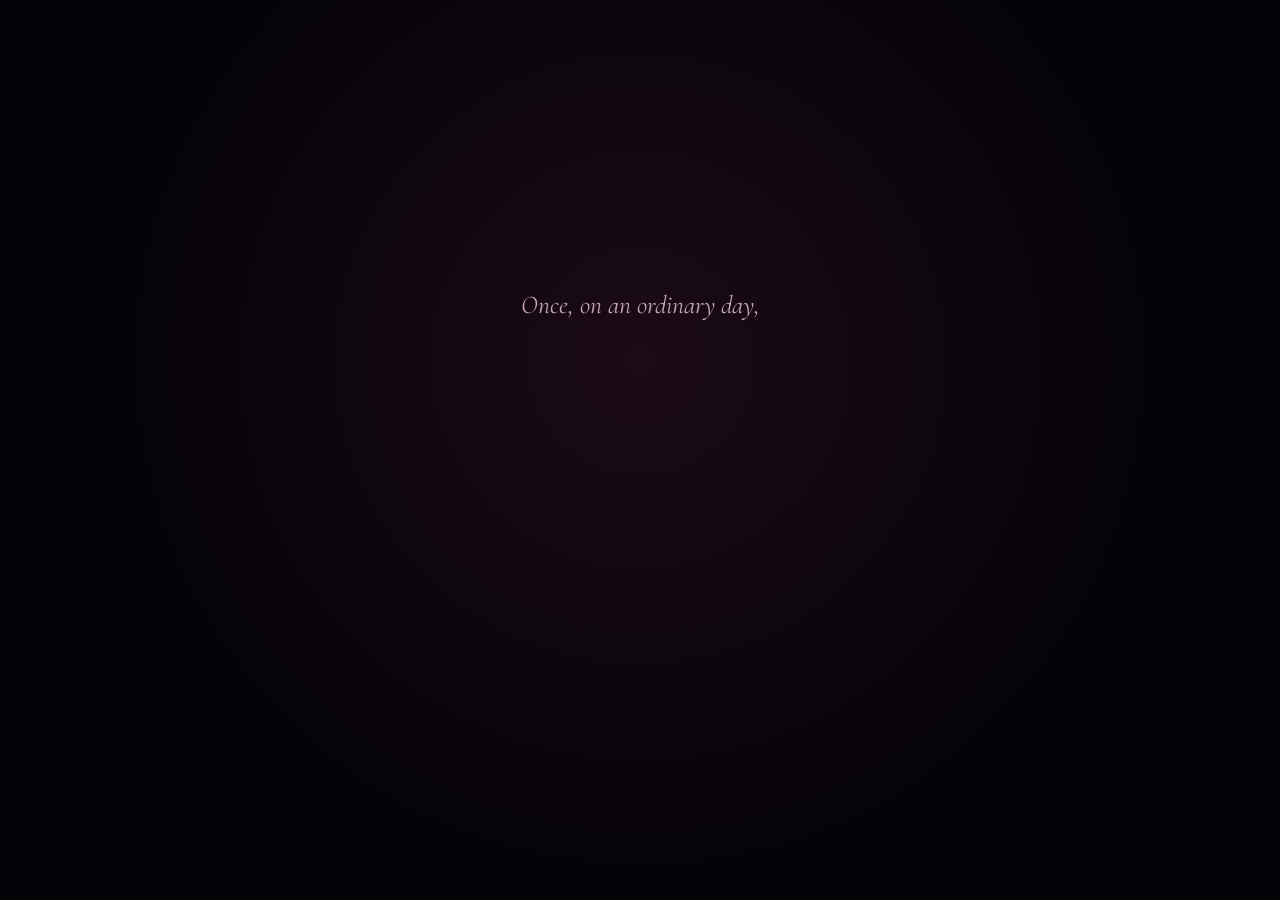
==== commit e86db680: "Adding new changes" ====
--- a/index.html
+++ b/index.html
@@ -38,11 +38,15 @@
 <!-- ============ 0 · PRELUDE (a dark, cinematic opening) ============ -->
 <section id="prelude" class="prelude slide">
   <div class="prelude-stars" id="preludeStars" aria-hidden="true"></div>
+  <div class="prelude-hearts" id="preludeHearts" aria-hidden="true"></div>
   <div class="prelude-vignette" aria-hidden="true"></div>
   <div class="prelude-inner">
     <p class="prelude-line l1">Once, on an ordinary day,</p>
     <p class="prelude-line l2">a girl walked into my life</p>
     <p class="prelude-line l3">and quietly rearranged all of it.</p>
+    <div class="prelude-flourish" id="preludeFlourish" aria-hidden="true">
+      <span class="pf-line"></span><span class="pf-heart">♥</span><span class="pf-line"></span>
+    </div>
     <p class="prelude-line l4 accent">Today, she turns twenty&#8209;three.</p>
     <button class="prelude-btn" id="preludeBegin" hidden aria-label="Begin">
       <span>Begin</span><span class="prelude-btn-arrow">→</span>
@@ -212,10 +216,12 @@
     <div class="wind-streaks" aria-hidden="true"><span></span><span></span><span></span></div>
 
     <button class="cake-btn" id="cakeBtn" aria-label="Press and hold to blow out the candles" disabled>
-      <span class="cake-lighter" id="cakeLighter" aria-hidden="true">
-        <span class="lighter-spark s1"></span>
-        <span class="lighter-spark s2"></span>
-        <span class="lighter-spark s3"></span>
+      <span class="cake-hand" id="cakeHand" aria-hidden="true">
+        <span class="hand-thumb"></span>
+        <span class="hand-palm"></span>
+        <span class="hand-lighter">
+          <span class="hand-lighter-flame"></span>
+        </span>
       </span>
       <span class="cake-blowflash c1" aria-hidden="true"></span>
       <span class="cake-blowflash c2" aria-hidden="true"></span>
@@ -233,6 +239,9 @@
           <linearGradient id="candleG" x1="0" y1="0" x2="0" y2="1">
             <stop offset="0%" stop-color="#FFF3D6"/><stop offset="100%" stop-color="#E3C077"/>
           </linearGradient>
+          <linearGradient id="icingG" x1="0" y1="0" x2="0" y2="1">
+            <stop offset="0%" stop-color="#FFFDF6"/><stop offset="100%" stop-color="#FFE9C2"/>
+          </linearGradient>
         </defs>
 
         <g class="candles" id="candles">
@@ -250,16 +259,29 @@
           </g>
         </g>
 
-        <rect x="80" y="78" width="80" height="42" rx="4" fill="url(#tierWine)"/>
-        <rect x="80" y="78" width="80" height="2.4" rx="1.2" fill="url(#trimGold)"/>
-
-        <rect x="62" y="120" width="116" height="42" rx="4" fill="url(#tierGold)"/>
-        <rect x="62" y="120" width="116" height="2.4" rx="1.2" fill="url(#trimGold)"/>
-
-        <rect x="44" y="162" width="152" height="46" rx="5" fill="url(#tierWine)"/>
-        <rect x="44" y="162" width="152" height="2.4" rx="1.2" fill="url(#trimGold)"/>
-
-        <ellipse cx="120" cy="210" rx="98" ry="6" fill="none" stroke="url(#trimGold)" stroke-width="2.2"/>
+        <g class="tier tier-top" id="tierTop">
+          <rect x="80" y="78" width="80" height="42" rx="4" fill="url(#tierWine)"/>
+          <rect x="80" y="78" width="80" height="2.4" rx="1.2" fill="url(#trimGold)"/>
+        </g>
+
+        <g class="tier tier-mid" id="tierMid">
+          <rect x="62" y="120" width="116" height="42" rx="4" fill="url(#tierGold)"/>
+          <rect x="62" y="120" width="116" height="2.4" rx="1.2" fill="url(#trimGold)"/>
+        </g>
+
+        <g class="tier tier-bottom" id="tierBottom">
+          <rect x="44" y="162" width="152" height="46" rx="5" fill="url(#tierWine)"/>
+          <rect x="44" y="162" width="152" height="2.4" rx="1.2" fill="url(#trimGold)"/>
+          <ellipse cx="120" cy="210" rx="98" ry="6" fill="none" stroke="url(#trimGold)" stroke-width="2.2"/>
+        </g>
+
+        <g class="icing" id="icing">
+          <path class="icing-top" d="M80,80 Q90,71 100,80 Q110,89 120,80 Q130,71 140,80 Q150,89 160,80" fill="url(#icingG)"/>
+          <ellipse class="icing-drip d1" cx="91" cy="90" rx="3.6" ry="4.6"/>
+          <ellipse class="icing-drip d2" cx="109" cy="93" rx="3.1" ry="4.2"/>
+          <ellipse class="icing-drip d3" cx="129" cy="91" rx="3.8" ry="5"/>
+          <ellipse class="icing-drip d4" cx="148" cy="93" rx="3.2" ry="4.3"/>
+        </g>
       </svg>
       <span class="cake-glow" id="cakeGlow" aria-hidden="true"></span>
     </button>
@@ -331,6 +353,30 @@
   </footer>
 </section>
 
+<!-- ============ 9.5 · A LITTLE LOOK BACK (auto-flashing photo montage) ============ -->
+<section id="memoriesSlide" class="memories-slide slide" hidden>
+  <div class="memories-stars" id="memoriesStars" aria-hidden="true"></div>
+  <p class="memories-eyebrow">twenty-three years, in a few frames</p>
+  <div class="memories-frame" id="memoriesFrame">
+    <img class="memories-img" id="memoriesImgA" src="" alt="a memory of Piu">
+    <img class="memories-img" id="memoriesImgB" src="" alt="a memory of Piu">
+    <span class="memories-frame-glow" aria-hidden="true"></span>
+    <button class="memories-prev-btn" id="memoriesPrevBtn" aria-label="Previous photo" type="button">
+      <svg viewBox="0 0 24 24" aria-hidden="true"><path d="M15 5l-7 7 7 7" fill="none" stroke="currentColor" stroke-width="2.2" stroke-linecap="round" stroke-linejoin="round"/></svg>
+    </button>
+    <button class="memories-next-btn" id="memoriesNextBtn" aria-label="Next photo" type="button">
+      <svg viewBox="0 0 24 24" aria-hidden="true"><path d="M9 5l7 7-7 7" fill="none" stroke="currentColor" stroke-width="2.2" stroke-linecap="round" stroke-linejoin="round"/></svg>
+    </button>
+  </div>
+  <div class="js-dots memories-dots" id="memoriesDots" aria-hidden="true">
+    <span class="js-dot"></span><span class="js-dot"></span><span class="js-dot"></span>
+    <span class="js-dot"></span><span class="js-dot"></span><span class="js-dot"></span>
+  </div>
+  <button class="memories-continue-btn" id="memoriesContinueBtn" type="button">
+    <span>Continue</span><span class="memories-continue-arrow">→</span>
+  </button>
+</section>
+
 <!-- ============ 10 · EPILOGUE (a closing line, then its own "The End", then just black) ============ -->
 <section id="epilogueSlide" class="epilogue slide" hidden>
   <div class="epilogue-stars" id="epilogueStars" aria-hidden="true"></div>
--- a/css/style.css
+++ b/css/style.css
@@ -166,20 +166,44 @@
 .prelude-vignette{
   position:absolute; inset:0; z-index:0; pointer-events:none;
   background: radial-gradient(circle at 50% 40%, rgba(226,83,127,.10), transparent 62%);
+  animation: preludeGlowBreathe 7s ease-in-out infinite;
+}
+@keyframes preludeGlowBreathe{ 0%,100%{ opacity:.75; } 50%{ opacity:1.3; } }
+
+/* a few hearts and petals drifting up, slower and quieter than stars —
+   just enough warmth to feel romantic, never busy */
+.prelude-hearts{ position:absolute; inset:0; overflow:hidden; z-index:0; pointer-events:none; }
+.prelude-heart{
+  position:absolute; bottom:-8%; opacity:0; color: var(--rose);
+  animation-name: preludeHeartRise; animation-timing-function: ease-in; animation-iteration-count: infinite;
+}
+@keyframes preludeHeartRise{
+  0%{ opacity:0; transform: translate(0,0) rotate(0deg) scale(.8); }
+  12%{ opacity:.55; }
+  85%{ opacity:.4; }
+  100%{ opacity:0; transform: translate(var(--ph-x,20px), -115vh) rotate(var(--ph-r,25deg)) scale(1.1); }
 }
 
 .prelude-inner{ position:relative; z-index:1; max-width:600px; padding:24px; }
 .prelude-line{
   font-family: var(--script); font-style:italic; color: var(--ink-soft);
   font-size: clamp(1.15rem,3.4vw,1.6rem); line-height:1.6; margin:0 0 14px;
-  opacity:0; filter:blur(10px); transform:translateY(18px);
-}
-.prelude-line.show{ animation: preludeLineIn 1.8s cubic-bezier(.2,.7,.2,1) forwards; }
-@keyframes preludeLineIn{ to{ opacity:1; filter:blur(0); transform:none; } }
+  opacity:0; filter:blur(10px); transform:translateY(18px) scale(.97); letter-spacing:.02em;
+}
+.prelude-line.show{ animation: preludeLineIn 2s cubic-bezier(.2,.7,.2,1) forwards; }
+@keyframes preludeLineIn{ to{ opacity:1; filter:blur(0); transform:none; letter-spacing:normal; } }
 .prelude-line.accent{
   font-family: var(--display); font-style:normal; color: var(--gold-soft);
-  font-size: clamp(1.7rem,5vw,2.5rem); letter-spacing:.05em; margin:26px 0 0;
-}
+  font-size: clamp(1.7rem,5vw,2.5rem); letter-spacing:.05em; margin:8px 0 0;
+}
+
+.prelude-flourish{
+  display:flex; align-items:center; justify-content:center; gap:14px;
+  margin:20px auto 8px; max-width:220px; opacity:0;
+}
+.prelude-flourish.show{ animation: fadeUp 1.3s ease forwards; }
+.pf-line{ flex:1; height:1px; background: linear-gradient(90deg, transparent, var(--gold), transparent); }
+.pf-heart{ color: var(--rose); font-size:.82rem; opacity:.9; animation: beat 2.6s ease-in-out infinite; }
 
 .prelude-btn{
   appearance:none; -webkit-appearance:none;
@@ -189,14 +213,14 @@
   font-family: var(--sans); font-weight:300; font-size:.78rem; letter-spacing:.32em; text-transform:uppercase;
   padding-left:calc(42px + .32em);
   opacity:0; transform:translateY(10px);
-  transition: background .35s ease, color .35s ease, transform .3s ease;
+  transition: background .35s ease, color .35s ease, transform .3s ease, box-shadow .35s ease;
 }
 .prelude-btn.show{ animation: fadeUp 1.2s ease forwards, preludeBtnPulse 2.6s ease-in-out infinite 1.4s; }
 @keyframes preludeBtnPulse{
   0%,100%{ box-shadow:0 0 0 0 rgba(240,206,134,.32); }
   50%{ box-shadow:0 0 0 15px rgba(240,206,134,0); }
 }
-.prelude-btn:hover{ background: var(--gold); color:#1A0E14; transform: translateY(-8px) scale(1.03); }
+.prelude-btn:hover{ background: var(--gold); color:#1A0E14; transform: translateY(-8px) scale(1.03); box-shadow: 0 14px 40px rgba(240,206,134,.35); }
 .prelude-btn-arrow{ transition: transform .3s ease; }
 .prelude-btn:hover .prelude-btn-arrow{ transform: translateX(5px); }
 
@@ -607,6 +631,36 @@
   display:flex; align-items:center; justify-content:center; font-size:1.05rem; backdrop-filter: blur(4px);
 }
 
+/* she's asked, not auto-started — a pulsing play button invites the tap */
+.js-play-btn{
+  position:absolute; left:50%; top:50%; z-index:3;
+  width: clamp(56px,13vw,68px); height: clamp(56px,13vw,68px);
+  transform:translate(-50%,-50%); border-radius:50%; border:none; cursor:pointer;
+  padding:0; appearance:none; display:flex; align-items:center; justify-content:center;
+  background: radial-gradient(circle at 34% 30%, var(--gold-soft), var(--gold-bright) 72%);
+  box-shadow: 0 12px 30px rgba(0,0,0,.5);
+  opacity:0; animation: fadeUp .8s ease .3s forwards, jsPlayPulse 2.6s ease-in-out 1.3s infinite;
+  transition: opacity .4s ease, transform .3s ease;
+}
+.js-play-btn:hover{ transform:translate(-50%,-50%) scale(1.07); }
+.js-play-btn.hide{ opacity:0!important; pointer-events:none; animation:none; }
+@keyframes jsPlayPulse{ 0%,100%{ transform:translate(-50%,-50%) scale(1);} 50%{ transform:translate(-50%,-50%) scale(1.08);} }
+.js-play-icon{ width:38%; height:38%; fill: var(--plum-deep); margin-left:8%; position:relative; z-index:2; }
+.js-play-ring{
+  position:absolute; inset:-10px; border-radius:50%; border:1.5px solid var(--gold-soft);
+  opacity:0; animation: jsRingPulse 2.6s ease-out infinite;
+}
+.js-play-ring.r2{ animation-delay:.9s; }
+@keyframes jsRingPulse{ 0%{ transform:scale(.8); opacity:.85; } 100%{ transform:scale(1.7); opacity:0; } }
+.js-play-hint{
+  position:absolute; left:50%; bottom:16px; transform:translateX(-50%); z-index:3;
+  font-family: var(--sans); font-weight:300; font-size:.66rem; letter-spacing:.26em; text-transform:uppercase;
+  color: var(--gold-soft); text-shadow: 0 2px 8px rgba(0,0,0,.65);
+  opacity:0; animation: fadeUp .8s ease .6s forwards;
+  transition: opacity .4s ease;
+}
+.js-play-hint.hide{ opacity:0!important; }
+
 /* ---- scene: what it meant ---- */
 .js-cap-scene{ padding:10px 6px 4px; }
 .js-cap-year{
@@ -674,6 +728,52 @@
 }
 @keyframes cakeStageIn{ to{ opacity:1; transform:none; filter:blur(0); } }
 
+/* the three tiers fall into place one by one, base first, then land with
+   a soft elastic squash — a little construction moment before anything
+   is lit */
+.tier{
+  opacity:0; transform-box: fill-box; transform-origin:50% 100%;
+  transform: translateY(-260px) scaleY(1) scaleX(1);
+}
+.cake-stage.tier1-in .tier-bottom,
+.cake-stage.tier2-in .tier-mid,
+.cake-stage.tier3-in .tier-top{ animation: tierFall .85s cubic-bezier(.3,.6,.3,1) forwards; }
+@keyframes tierFall{
+  0%{ opacity:0; transform: translateY(-260px) scaleY(1) scaleX(1); }
+  55%{ opacity:1; transform: translateY(0) scaleY(1) scaleX(1); }
+  70%{ transform: translateY(0) scaleY(.86) scaleX(1.07); }
+  85%{ transform: translateY(0) scaleY(1.06) scaleX(.97); }
+  100%{ opacity:1; transform: translateY(0) scaleY(1) scaleX(1); }
+}
+
+/* a little icing drizzled over the top tier, drips settling into place */
+.icing{ opacity:0; }
+.cake-stage.icing-on .icing{ opacity:1; }
+.icing-top{
+  opacity:0; transform-box: fill-box; transform-origin:50% 0%;
+  transform: scaleX(.25) scaleY(.4); transform-origin:50% 0%;
+}
+.cake-stage.icing-on .icing-top{ animation: icingReveal .7s ease-out forwards; }
+@keyframes icingReveal{
+  0%{ opacity:0; transform: scaleX(.25) scaleY(.3); }
+  55%{ opacity:1; }
+  100%{ opacity:1; transform: scaleX(1) scaleY(1); }
+}
+.icing-drip{
+  fill: url(#icingG); opacity:0; transform-box: fill-box; transform-origin:50% 0%;
+  transform: scaleY(.15) translateY(-6px);
+}
+.cake-stage.icing-on .icing-drip{ animation: icingDrip 1s cubic-bezier(.25,.75,.3,1) forwards; }
+.cake-stage.icing-on .icing-drip.d1{ animation-delay:.22s; }
+.cake-stage.icing-on .icing-drip.d2{ animation-delay:.36s; }
+.cake-stage.icing-on .icing-drip.d3{ animation-delay:.5s; }
+.cake-stage.icing-on .icing-drip.d4{ animation-delay:.64s; }
+@keyframes icingDrip{
+  0%{ opacity:0; transform: scaleY(.15) translateY(-6px); }
+  45%{ opacity:1; }
+  100%{ opacity:1; transform: scaleY(1) translateY(0); }
+}
+
 /* dramatic spotlight behind the cake, breathing gently once lit */
 .cake-spotlight{
   position:absolute; left:50%; top:14%; width:min(78vw,380px); height:min(78vw,380px);
@@ -706,49 +806,51 @@
 .cake-btn:not(:disabled){ cursor:pointer; }
 .cake-btn:not(:disabled):hover{ transform: scale(1.05); }
 .cake-stage.holding .cake-btn{ transform: scale(1.08); animation-play-state:paused; }
-/* the whole cake starts almost entirely dark — not just the candles —
-   and gradually brightens, step by step, as the lighter does its work */
 .cake-svg{
   width: clamp(230px,62vw,320px); height:auto; display:block; position:relative; z-index:2;
-  filter: brightness(.16) saturate(.45);
-  transition: filter 2.4s ease;
-}
-.cake-stage.candles-in .cake-svg{ filter: brightness(.34) saturate(.65); }
-.cake-stage.lighting .cake-svg{ filter: brightness(.5) saturate(.8); }
-.cake-stage.candle1-flame .cake-svg{ filter: brightness(.7) saturate(.9); }
-.cake-stage.candle2-flame .cake-svg{ filter: brightness(.9) saturate(.97); }
-.cake-stage.lit .cake-svg{ filter: brightness(1) saturate(1); }
-
-/* a little spark of light — sparkling as it goes — travels slowly to
-   each candle in turn and catches it, rather than the cake just
-   appearing lit all at once */
-.cake-lighter{
-  position:absolute; left:50%; top:14%; width:11px; height:11px; margin:-5px 0 0 -5px;
-  border-radius:50%; background: radial-gradient(circle, #fff, #ffcf6b 45%, transparent 75%);
-  box-shadow: 0 0 16px 6px rgba(255,196,107,.85);
-  opacity:0; pointer-events:none; z-index:5;
-}
-.cake-stage.lighting .cake-lighter{ animation: lighterMove 2.8s cubic-bezier(.35,.55,.3,1) forwards; }
-@keyframes lighterMove{
-  0%{ opacity:0; transform: translate(-64px,-34px) scale(.5); }
-  8%{ opacity:1; }
-  40%{ opacity:1; transform: translate(-20px,0) scale(1); }
-  48%{ opacity:.35; transform: translate(-20px,5px) scale(.6); }
-  60%{ opacity:1; transform: translate(20px,0) scale(1); }
-  92%{ opacity:1; transform: translate(20px,0) scale(1); }
-  100%{ opacity:0; transform: translate(32px,-36px) scale(.4); }
-}
-.lighter-spark{
-  position:absolute; width:2px; height:2px; border-radius:50%; background:#fff;
-  box-shadow: 0 0 5px 1.5px rgba(255,225,150,.95); opacity:0;
-  animation: sparkFizz .55s ease-in-out infinite;
-}
-.lighter-spark.s1{ top:-6px; left:2px; --sx:4px; --sy:-6px; animation-delay:0s; }
-.lighter-spark.s2{ top:4px; left:-7px; --sx:-5px; --sy:5px; animation-delay:.18s; }
-.lighter-spark.s3{ top:-3px; left:8px; --sx:6px; --sy:3px; animation-delay:.36s; }
-@keyframes sparkFizz{
-  0%,100%{ opacity:0; transform:scale(.4) translate(0,0); }
-  50%{ opacity:1; transform:scale(1.2) translate(var(--sx,3px), var(--sy,-4px)); }
+}
+
+/* a hand holding a small lit lighter travels in and touches each candle
+   in turn, rather than the cake just appearing lit all at once */
+.cake-hand{
+  position:absolute; left:50%; top:22%; width:56px; height:72px; margin:-40px 0 0 -14px;
+  opacity:0; pointer-events:none; z-index:6;
+  transform: translate(190px,150px) rotate(24deg) scale(.65);
+}
+.cake-stage.hand-in .cake-hand{ animation: handTravel 2.9s cubic-bezier(.4,.6,.3,1) forwards; }
+@keyframes handTravel{
+  0%{ opacity:0; transform: translate(190px,150px) rotate(24deg) scale(.65); }
+  9%{ opacity:1; }
+  34%,46%{ opacity:1; transform: translate(-18px,4px) rotate(-4deg) scale(.88); }
+  62%,76%{ opacity:1; transform: translate(20px,4px) rotate(-6deg) scale(.88); }
+  100%{ opacity:0; transform: translate(160px,-90px) rotate(30deg) scale(.6); }
+}
+.hand-palm{
+  position:absolute; left:0; top:16px; width:30px; height:42px; border-radius:15px 15px 19px 11px;
+  background: linear-gradient(155deg,#f2c9a4,#dba679);
+  box-shadow: inset -3px -2px 7px rgba(120,70,40,.35);
+}
+.hand-thumb{
+  position:absolute; left:-7px; top:29px; width:21px; height:12px; border-radius:8px;
+  background: linear-gradient(155deg,#f0c39a,#d59d6f);
+}
+.hand-lighter{
+  position:absolute; left:7px; top:-10px; width:9px; height:27px; border-radius:3px;
+  background: linear-gradient(180deg,#3f3f47,#1c1c22);
+  box-shadow: 0 0 0 1px rgba(255,255,255,.08) inset;
+}
+.hand-lighter-flame{
+  position:absolute; left:50%; top:-9px; width:7px; height:11px; margin-left:-3.5px;
+  border-radius:50% 50% 50% 50%/62% 62% 38% 38%;
+  background: radial-gradient(circle at 50% 32%, #fff, #ffc46b 55%, transparent 82%);
+  opacity:0;
+}
+.cake-stage.hand-in .hand-lighter-flame{
+  opacity:1; animation: handFlameFlicker .13s ease-in-out infinite alternate;
+}
+@keyframes handFlameFlicker{
+  0%{ transform: scaleY(1) rotate(-3deg); }
+  100%{ transform: scaleY(1.14) rotate(3deg); }
 }
 
 /* the bright flash of light where the lighter meets each candle */
@@ -848,8 +950,9 @@
 .cake-stage.lit .cake-glow{ opacity:1; animation: glowPulse 2.6s ease-in-out infinite; }
 @keyframes glowPulse{ 0%,100%{ opacity:.75; transform:translate(-50%,-50%) scale(1);} 50%{ opacity:1; transform:translate(-50%,-50%) scale(1.14);} }
 
-/* candles start dark — the digits appear first, then each flame catches
-   in turn as the traveling spark (.cake-lighter) reaches it */
+/* candles arrive after the cake is built and iced — the digits appear
+   first, then each flame catches as the hand-with-lighter (.cake-hand)
+   reaches it */
 .candles{ opacity:0; transform: translateY(16px); transition: opacity .8s ease, transform .8s cubic-bezier(.2,1.3,.35,1); }
 .cake-stage.candles-in .candles{ opacity:1; transform:none; }
 .flame{ transform-origin:center bottom; opacity:0; }
@@ -891,7 +994,7 @@
 }
 .cake-stage.blown .breath-ring,
 .cake-stage.blown .wind-streaks,
-.cake-stage.blown .cake-lighter{ opacity:0; }
+.cake-stage.blown .cake-hand{ opacity:0; }
 
 /* the cake doesn't vanish — it stays, and quietly blooms with warm light
    while the wish is sent off (see .wish-star below) */
@@ -1304,6 +1407,75 @@
   animation: fadeUp 1s ease 3.4s forwards;
 }
 
+/* ================= 9.5 · A LITTLE LOOK BACK (auto-flashing montage) ================= */
+.memories-slide{
+  z-index:130; display:flex; flex-direction:column; align-items:center; justify-content:center; justify-content:safe center;
+  text-align:center; padding:28px; background:#000; overflow-x:hidden; overflow-y:auto;
+}
+.memories-slide.fading{ animation: intOut .8s ease forwards; }
+.memories-stars{ position:absolute; inset:0; overflow:hidden; z-index:0; pointer-events:none; }
+.memories-eyebrow{
+  position:relative; z-index:1;
+  font-family: var(--sans); font-weight:300; font-size:.7rem; letter-spacing:.42em; text-transform:uppercase;
+  color: var(--gold); padding-left:.42em; margin:0 0 26px; opacity:0;
+  animation: fadeUp 1s ease .2s forwards;
+}
+.memories-frame{
+  position:relative; z-index:1; width:min(74vw,320px); aspect-ratio:4/5; border-radius:20px; overflow:hidden;
+  background:#000; box-shadow: 0 30px 80px rgba(0,0,0,.6); border:1px solid rgba(240,206,134,.24);
+  opacity:0; transform: scale(.94); filter: blur(8px);
+  animation: memoriesFrameIn 1s cubic-bezier(.2,.8,.25,1.1) .3s forwards;
+}
+@keyframes memoriesFrameIn{ to{ opacity:1; transform:scale(1); filter:blur(0); } }
+.memories-img{
+  position:absolute; inset:0; width:100%; height:100%; object-fit:cover;
+  opacity:0; transform:scale(1.06); transition: opacity 1.3s ease, transform 5s ease-out;
+}
+.memories-img.show{ opacity:1; transform:scale(1); }
+.memories-frame-glow{
+  position:absolute; inset:0; z-index:2; pointer-events:none; border-radius:20px;
+  box-shadow: inset 0 0 40px rgba(0,0,0,.35);
+}
+.memories-dots{ position:relative; z-index:1; margin-top:30px; }
+
+/* two small side arrows let her step back and forth through the photos
+   herself, rather than only ever waiting on the auto-flash — and stay
+   available even once she's reached the last one, so she can look back */
+.memories-next-btn, .memories-prev-btn{
+  appearance:none; -webkit-appearance:none; position:absolute; z-index:3;
+  top:50%; transform:translateY(-50%);
+  width:42px; height:42px; border-radius:50%; border:1px solid rgba(240,206,134,.4);
+  background: rgba(10,6,10,.4); backdrop-filter: blur(2px); color: var(--gold-soft);
+  display:flex; align-items:center; justify-content:center; cursor:pointer;
+  opacity:0; animation: fadeUp .9s ease .9s forwards;
+  transition: background .3s ease, transform .25s ease, border-color .3s ease, opacity .3s ease;
+}
+.memories-next-btn svg, .memories-prev-btn svg{ width:19px; height:19px; }
+.memories-next-btn{ right:14px; }
+.memories-prev-btn{ left:14px; }
+.memories-next-btn:hover, .memories-prev-btn:hover{ background: rgba(240,206,134,.16); border-color: var(--gold); transform:translateY(-50%) scale(1.08); }
+.memories-prev-btn.disabled{ opacity:0!important; pointer-events:none; animation:none; }
+
+/* the montage waits here — she has to choose to move on, instead of the
+   story sweeping her into the ending on its own */
+.memories-continue-btn{
+  appearance:none; -webkit-appearance:none; position:relative; z-index:1;
+  margin-top:36px; display:inline-flex; align-items:center; gap:14px;
+  padding:16px 42px; border-radius:100px; border:1px solid var(--gold);
+  background:transparent; color: var(--gold-soft); cursor:pointer;
+  font-family: var(--sans); font-weight:300; font-size:.78rem; letter-spacing:.32em; text-transform:uppercase;
+  padding-left:calc(42px + .32em);
+  opacity:0; transform:translateY(10px); pointer-events:none;
+  transition: background .35s ease, color .35s ease, transform .3s ease, box-shadow .35s ease, opacity .5s ease;
+}
+.memories-continue-btn.show{
+  opacity:1; transform:translateY(0); pointer-events:auto;
+  animation: preludeBtnPulse 2.6s ease-in-out infinite 1s;
+}
+.memories-continue-btn:hover{ background: var(--gold); color:#1A0E14; transform: translateY(-8px) scale(1.03); box-shadow: 0 14px 40px rgba(240,206,134,.35); }
+.memories-continue-arrow{ transition: transform .3s ease; }
+.memories-continue-btn:hover .memories-continue-arrow{ transform: translateX(5px); }
+
 /* ================= 10 · EPILOGUE (a quiet fade to black) ================= */
 .epilogue{
   z-index:230; display:flex; align-items:center; justify-content:center; justify-content:safe center;
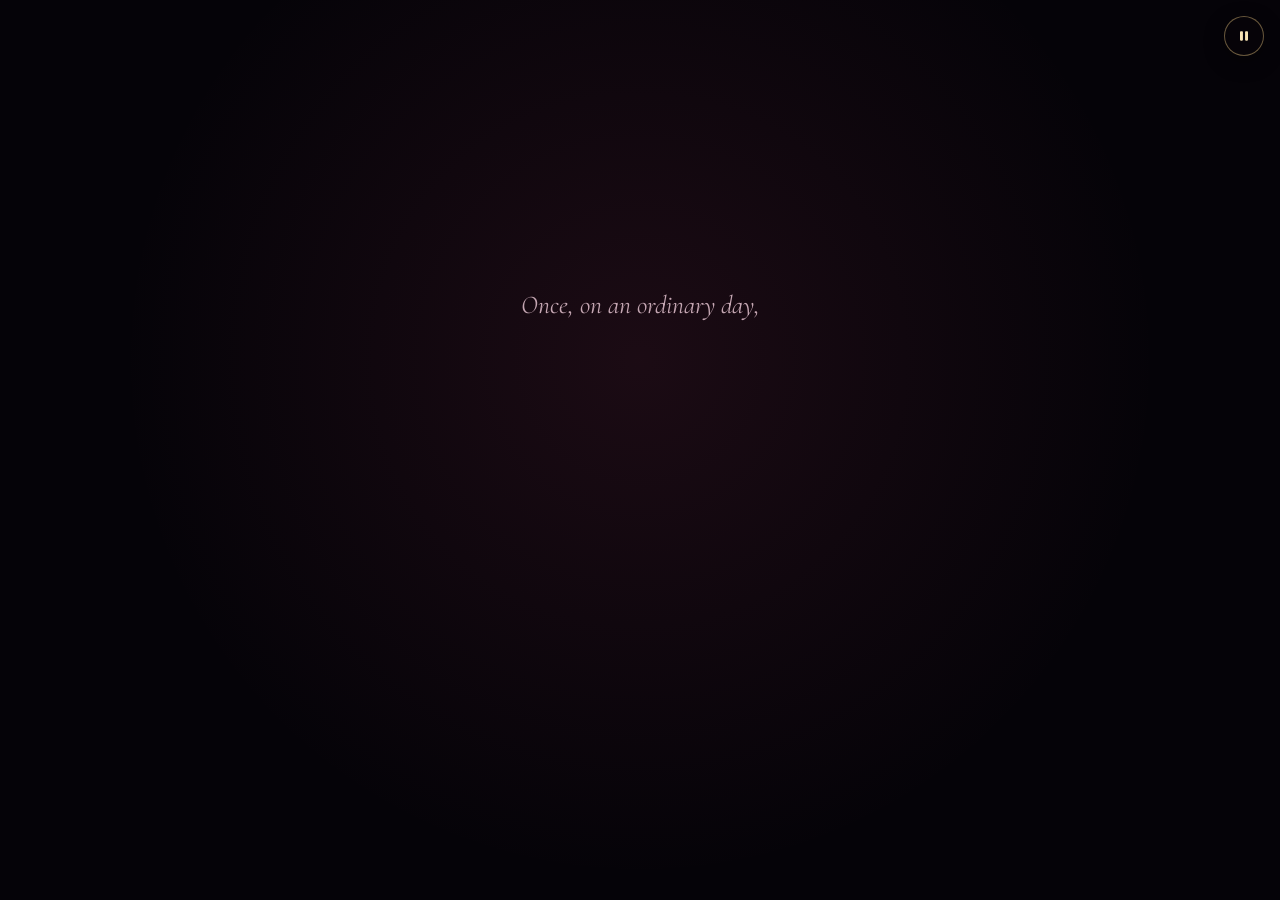
==== commit 73c3546e: "adding new changes" ====
--- a/index.html
+++ b/index.html
@@ -21,6 +21,16 @@
 <div class="cursor-glow" id="cursorGlow" aria-hidden="true"></div>
 <div class="balloons" id="balloons" aria-hidden="true"></div>
 <div class="floaters" id="floaters" aria-hidden="true"></div>
+
+<!-- ============ Pause / play — freezes the whole story so she can linger on a page ============ -->
+<div class="pause-scrim" id="pauseScrim" aria-hidden="true"></div>
+<p class="pause-label" id="pauseLabel" aria-hidden="true">paused</p>
+<button class="pause-toggle" id="pauseToggle" aria-label="Pause" aria-pressed="false">
+  <span class="pt-ring" aria-hidden="true"></span>
+  <span class="pt-ring r2" aria-hidden="true"></span>
+  <svg class="pt-icon pt-icon-pause" viewBox="0 0 24 24" aria-hidden="true"><rect x="6" y="5" width="4.4" height="14" rx="1.2"/><rect x="13.6" y="5" width="4.4" height="14" rx="1.2"/></svg>
+  <svg class="pt-icon pt-icon-play" viewBox="0 0 24 24" aria-hidden="true"><path d="M8 5.4v13.2c0 .8.9 1.3 1.6.9l10.4-6.6c.6-.4.6-1.4 0-1.8L9.6 4.5c-.7-.4-1.6.1-1.6.9z"/></svg>
+</button>
 
 <audio id="bgm" loop preload="none">
   <source src="assets/audio/song.mp3" type="audio/mpeg">
@@ -49,7 +59,7 @@
     </div>
     <p class="prelude-line l4 accent">Today, she turns twenty&#8209;three.</p>
     <button class="prelude-btn" id="preludeBegin" hidden aria-label="Begin">
-      <span>Begin</span><span class="prelude-btn-arrow">→</span>
+      <span>Start the Journey</span><span class="prelude-btn-arrow">→</span>
     </button>
   </div>
 </section>
@@ -60,7 +70,7 @@
     <span class="gf gf-tl" aria-hidden="true"></span><span class="gf gf-tr" aria-hidden="true"></span>
     <span class="gf gf-bl" aria-hidden="true"></span><span class="gf gf-br" aria-hidden="true"></span>
 
-    <p class="gate-date">VI &nbsp;·&nbsp; VIII &nbsp;·&nbsp; MMXXVI</p>
+    <p class="gate-date">XIV &nbsp;·&nbsp; IX &nbsp;·&nbsp; MMIII</p>
     <p class="gate-for">a letter for</p>
     <h1 class="gate-name">Piu</h1>
 
@@ -343,14 +353,11 @@
   <div class="ending-petals" id="endingPetals" aria-hidden="true"></div>
 
   <p class="ending-eyebrow">twenty-three, and endlessly loved</p>
-  <h2 class="ending-title">Happy Birthday, my Piu</h2>
+  <h2 class="ending-title">Happy Birthday, Piudi</h2>
   <p class="ending-line">For twenty-three years, the world was quietly getting you ready for me.</p>
   <p class="ending-line">I promise to spend the rest of mine grateful that it did.</p>
   <p class="ending-sign">— always yours</p>
 
-  <footer class="footer">
-    <p>made with love, just for <strong>Piu</strong> — <span id="todayDate"></span></p>
-  </footer>
 </section>
 
 <!-- ============ 9.5 · A LITTLE LOOK BACK (auto-flashing photo montage) ============ -->
@@ -383,11 +390,11 @@
   <div class="epilogue-wishes" id="epilogueWishes">
     <p class="epilogue-line l1">Wishing you all the very best</p>
     <p class="epilogue-line l2">for this next beautiful chapter of your life.</p>
-    <p class="epilogue-line l3">I hope this made you smile — even just a little.</p>
-    <p class="epilogue-line l4 accent">I love you, endlessly.</p>
+    <p class="epilogue-line l3">I hope this made you smile — even just a little 😉</p>
+    <p class="epilogue-line l4 accent">Mu tumaku bhala pae ❤️</p>
   </div>
   <div class="epilogue-endmark" id="epilogueEndmark" hidden>
-    <p class="epilogue-end-text">The End.</p>
+    <p class="epilogue-end-text" id="epilogueEndText">Just the Beginning.</p>
   </div>
 </section>
 
--- a/css/style.css
+++ b/css/style.css
@@ -147,6 +147,72 @@
   100%{ transform: translateY(108vh) translateX(var(--drift-x,40px)) rotate(200deg); opacity:0; }
 }
 
+/* ================= PAUSE / PLAY — sits above absolutely everything, so
+   she can freeze the story on any page and take her time reading ================= */
+/* blocks accidental taps elsewhere while paused — no visual dimming or
+   blur, the screen should look exactly as it did the instant she paused it */
+.pause-scrim{
+  position:fixed; inset:0; z-index:550; pointer-events:none;
+  background:transparent;
+}
+body.app-paused .pause-scrim{ pointer-events:auto; }
+
+.pause-label{
+  position:fixed; top:23px; right:74px; z-index:560;
+  margin:0; font-family: var(--sans); font-weight:300; font-size:.64rem;
+  letter-spacing:.32em; text-transform:uppercase; color: var(--gold-soft);
+  text-shadow: 0 2px 10px rgba(0,0,0,.7);
+  opacity:0; transform:translateX(8px); pointer-events:none;
+  transition: opacity .45s ease, transform .45s ease;
+}
+body.app-paused .pause-label{ opacity:1; transform:none; }
+
+.pause-toggle{
+  appearance:none; -webkit-appearance:none;
+  position:fixed; top:16px; right:16px; z-index:600;
+  width:40px; height:40px; border-radius:50%;
+  border:1px solid rgba(240,206,134,.42);
+  background: rgba(10,6,10,.42); backdrop-filter: blur(6px);
+  color: var(--gold-soft); cursor:pointer; padding:0;
+  display:flex; align-items:center; justify-content:center;
+  box-shadow: 0 6px 20px rgba(0,0,0,.35);
+  transition: background .3s ease, border-color .3s ease, transform .3s cubic-bezier(.3,.9,.3,1.3), box-shadow .3s ease;
+}
+.pause-toggle:hover{ background: rgba(240,206,134,.16); border-color: var(--gold); transform: scale(1.09); box-shadow: 0 8px 26px rgba(0,0,0,.4); }
+.pause-toggle:active{ transform: scale(.92); }
+
+/* a slow breathing ring that's only ever visible while paused — the one
+   thing still quietly alive on an otherwise frozen screen */
+.pt-ring{
+  position:absolute; inset:-7px; border-radius:50%; pointer-events:none;
+  border:1px solid rgba(240,206,134,.4); opacity:0;
+}
+body.app-paused .pt-ring{ animation: ptRingPulse 2.4s ease-out infinite; }
+body.app-paused .pt-ring.r2{ animation-delay:1.2s; }
+@keyframes ptRingPulse{ 0%{ transform:scale(.82); opacity:.75; } 100%{ transform:scale(1.45); opacity:0; } }
+
+/* icon cross-fades + rotates between pause/play rather than just swapping */
+.pt-icon{
+  position:absolute; width:16px; height:16px; fill:currentColor;
+  transition: opacity .35s ease, transform .4s cubic-bezier(.3,.8,.3,1.2);
+}
+.pt-icon-pause{ opacity:1; transform: scale(1) rotate(0deg); }
+.pt-icon-play{ opacity:0; transform: scale(.5) rotate(-90deg); }
+body.app-paused .pt-icon-pause{ opacity:0; transform: scale(.5) rotate(90deg); }
+body.app-paused .pt-icon-play{ opacity:1; transform: scale(1) rotate(0deg); }
+
+/* the freeze itself — every keyframe animation site-wide holds in place,
+   except the pause button's own ring, which keeps gently breathing */
+body.app-paused *:not(.pause-toggle):not(.pause-toggle *){
+  animation-play-state: paused !important;
+}
+
+@media (max-width:600px){
+  .pause-toggle{ top:12px; right:12px; width:36px; height:36px; }
+  .pt-icon{ width:14px; height:14px; }
+  .pause-label{ top:19px; right:56px; font-size:.58rem; }
+}
+
 /* ================= 0 · PRELUDE ================= */
 .prelude{
   z-index:220; display:flex; align-items:center; justify-content:center; justify-content:safe center;
@@ -1519,6 +1585,9 @@
 }
 .epilogue-endmark.show{ opacity:1; filter:blur(0); }
 .epilogue-endmark.fade-out{ opacity:0; filter:blur(10px); }
+/* the very last line gets a slower, more lingering fade than the others —
+   the last thing on screen shouldn't hurry away */
+.epilogue-endmark.fade-out-slow{ transition: opacity 4.5s ease, filter 4.5s ease; opacity:0; filter:blur(14px); }
 .epilogue-end-text{
   font-family: var(--signature); font-style:normal; color: var(--gold-soft);
   font-size: clamp(2.6rem,9vw,4.6rem); letter-spacing:.04em; margin:0;
